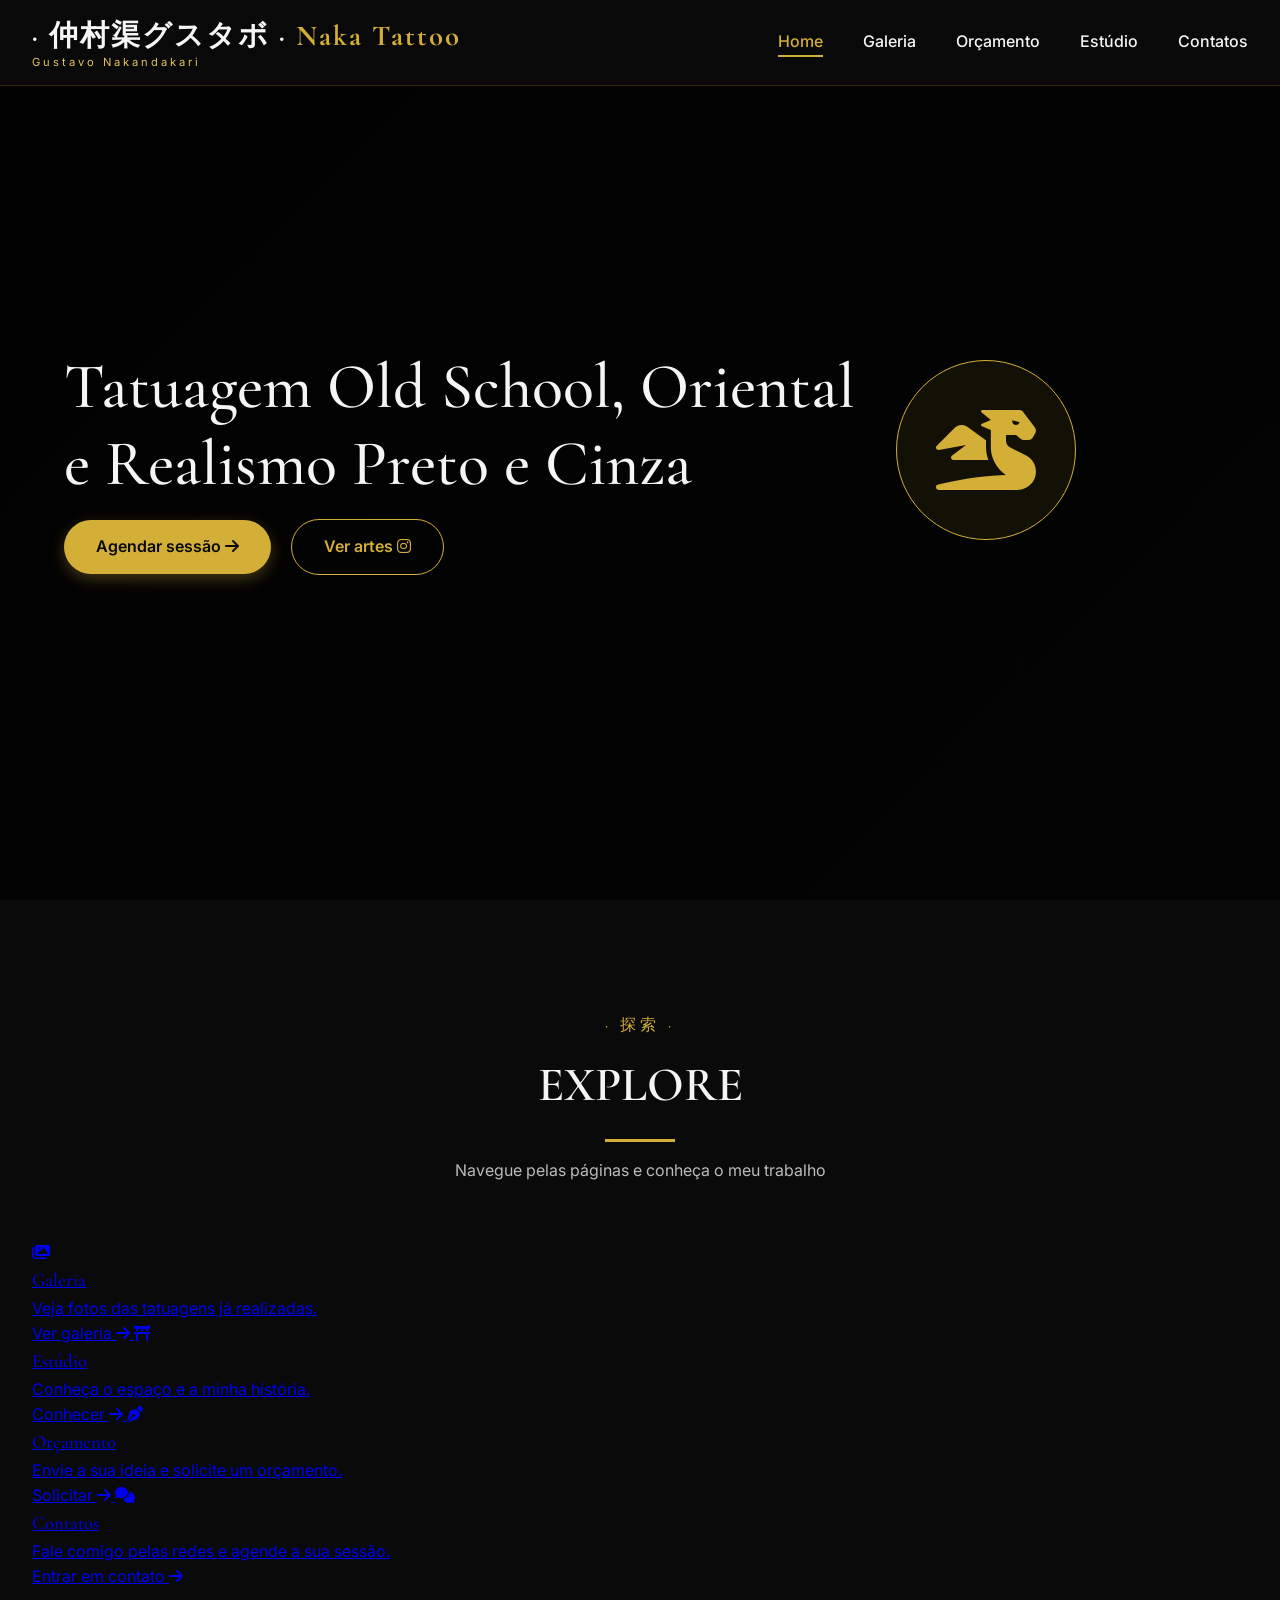
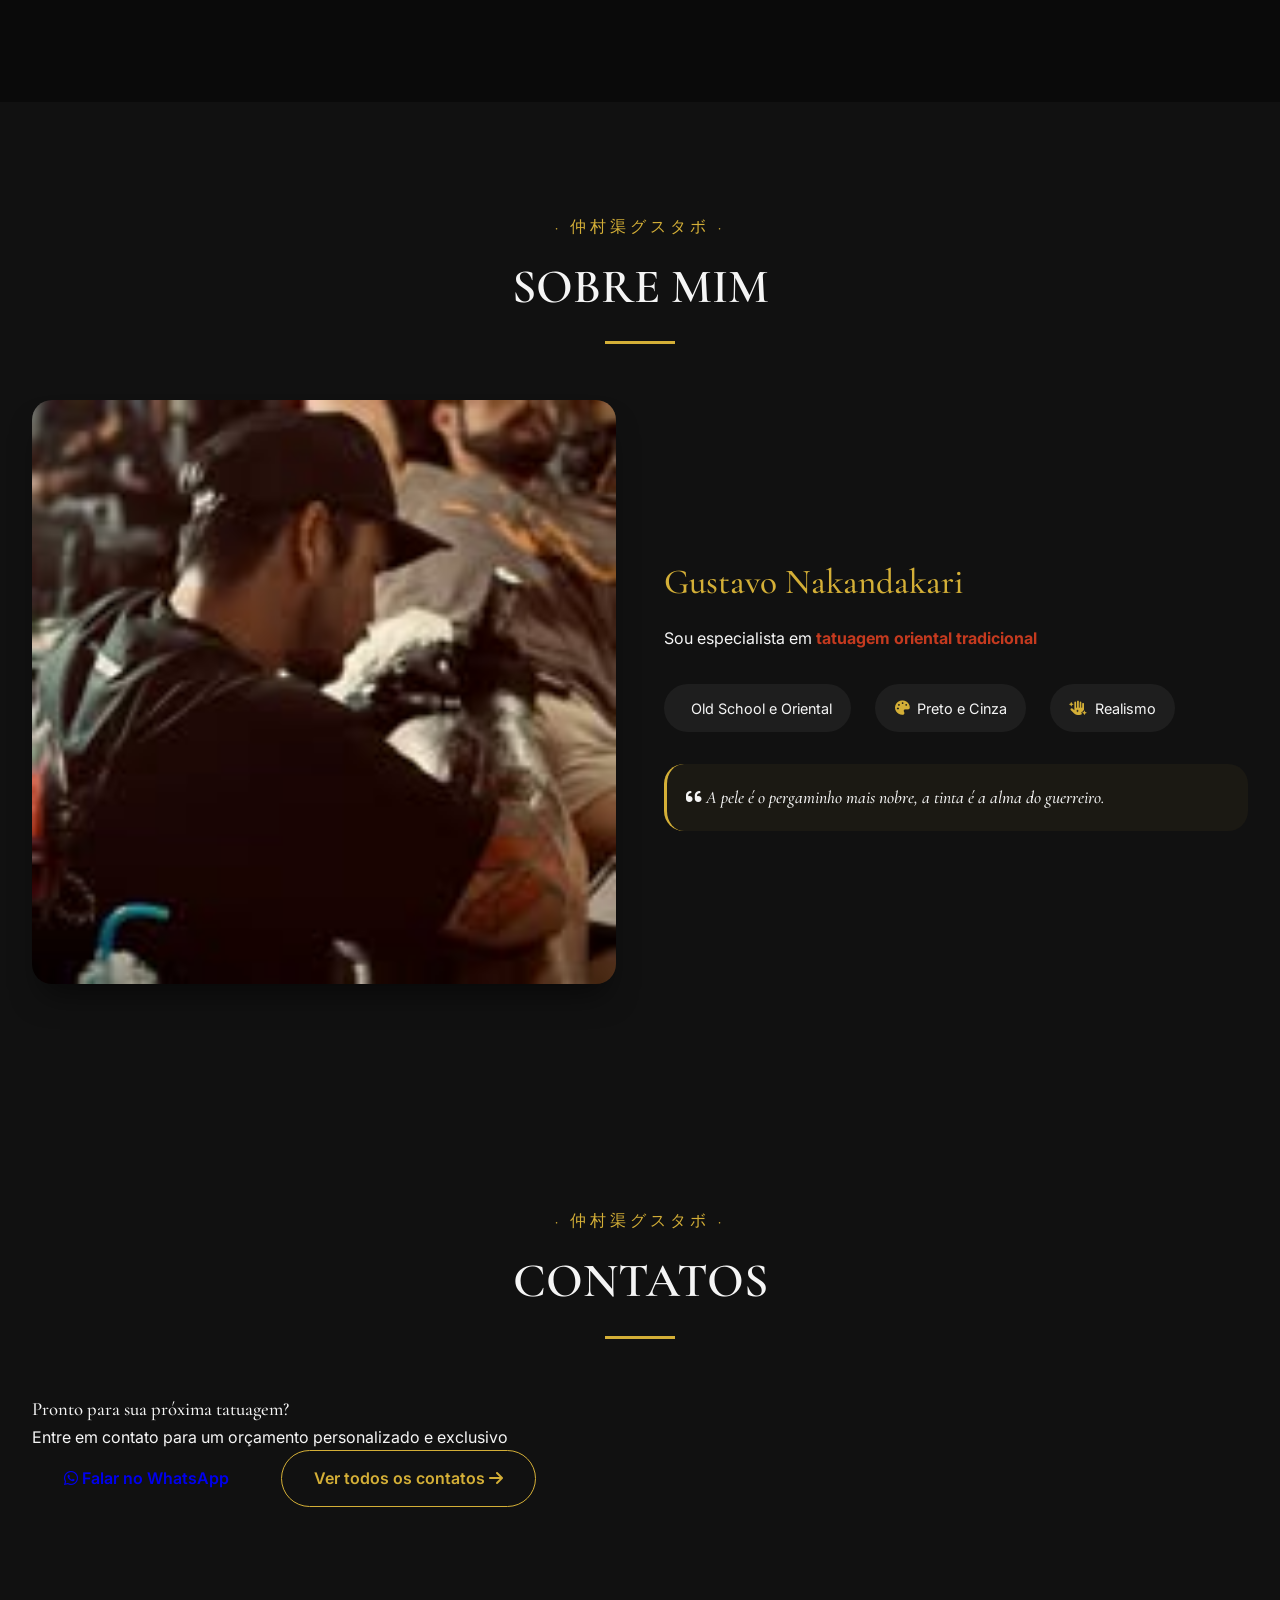
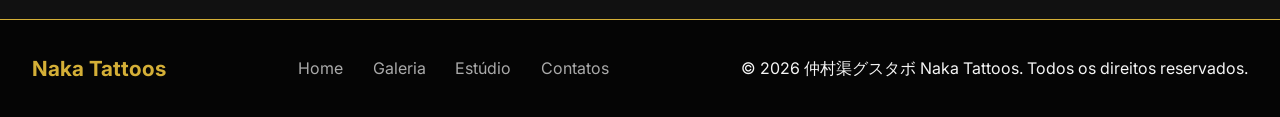
==== index.html @ c33b1deb "atualiza a página inicial Co-authored-by: Copilot <copilot@github.com>" ====
<!DOCTYPE html>
<html lang="pt-BR">
    <head>
        <meta charset="UTF-8">
        <meta name="viewport" content="width=device-width, initial-scale=1.0, viewport-fit=cover">
        <meta name="description" content="Estúdio de tatuagem oriental - Arte sobre pele com tradição e modernidade">
        <title>Naka Tattoo</title>
        <link href="https://fonts.googleapis.com/css2?family=Inter:opsz,wght@14..32,300;14..32,400;14..32,500;14..32,600;14..32,700&family=Cormorant+Garamond:ital,wght@0,400;0,500;1,400&display=swap" rel="stylesheet">
        <link rel="stylesheet" href="https://cdnjs.cloudflare.com/ajax/libs/font-awesome/6.0.0-beta3/css/all.min.css">
        <link rel="stylesheet" href="src/styles/global.css">
    </head>
    <body>

        <header class="cabecalho" id="cabecalho">
            <div class="container-cabecalho">
                <div class="logo">
                    <span class="logo-principal">· 仲村渠グスタボ ·
                        <span class="logo-texto">Naka Tattoo</span>
                    </span>
                    <span class="logo-detalhe">Gustavo Nakandakari</span>
                </div>

                <nav class="menu-navegacao">
                    <ul class="lista-menu">
                        <li><a href="index.html" class="link-menu ativo">Home</a></li>
                        <li><a href="src/pages/galeria.html" class="link-menu">Galeria</a></li>
                        <li><a href="src/pages/orcamento.html" class="link-menu">Orçamento</a></li>
                        <li><a href="src/pages/estudio.html" class="link-menu">Estúdio</a></li>
                        <li><a href="src/pages/contatos.html" class="link-menu">Contatos</a></li>
                    </ul>
                </nav>
                <div class="menu-hamburger" id="menuHamburger">
                    <i class="fas fa-bars"></i>
                </div>
            </div>
        </header>

        <main>
            <section id="home" class="secao secao-home">
                <div class="overlay-home"></div>
                <div class="conteudo-home">
                    <div class="home-texto">
                        <h1 class="home-titulo">Tatuagem Old School, Oriental e Realismo Preto e Cinza<br> <span class="titulo-destaque"></span></h1>
                        <div class="home-botoes">
                            <a href="src/pages/contatos.html" class="botao botao-primario">
                                Agendar sessão <i class="fas fa-arrow-right"></i>
                            </a>
                            <a href="src/pages/galeria.html" class="botao botao-secundario">
                                Ver artes <i class="fab fa-instagram"></i>
                            </a>
                        </div>
                    </div>
                    <div class="home-emblema">
                        <div class="circulo-dourado">
                            <i class="fas fa-dragon"></i>
                        </div>
                    </div>
                </div>
            </section>

            <!-- SEÇÃO EXPLORE / NAVEGAÇÃO -->
            <section id="explore" class="secao secao-explore">
                <div class="container-largura">
                    <div class="cabecalho-secao">
                        <span class="etiqueta-secao">· 探索 ·</span>
                        <h2 class="titulo-secao">Explore</h2>
                        <div class="linha-dourada"></div>
                        <p class="subtitulo-secao">Navegue pelas páginas e conheça o meu trabalho</p>
                    </div>

                    <div class="grade-navegacao">
                        <a href="src/pages/galeria.html" class="card-navegacao">
                            <i class="fas fa-images"></i>
                            <h3>Galeria</h3>
                            <p>Veja fotos das tatuagens já realizadas.</p>
                            <span class="card-navegacao-cta">Ver galeria <i class="fas fa-arrow-right"></i></span>
                        </a>

                        <a href="src/pages/estudio.html" class="card-navegacao">
                            <i class="fas fa-torii-gate"></i>
                            <h3>Estúdio</h3>
                            <p>Conheça o espaço e a minha história.</p>
                            <span class="card-navegacao-cta">Conhecer <i class="fas fa-arrow-right"></i></span>
                        </a>

                        <a href="src/pages/orcamento.html" class="card-navegacao">
                            <i class="fas fa-pen-nib"></i>
                            <h3>Orçamento</h3>
                            <p>Envie a sua ideia e solicite um orçamento.</p>
                            <span class="card-navegacao-cta">Solicitar <i class="fas fa-arrow-right"></i></span>
                        </a>

                        <a href="src/pages/contatos.html" class="card-navegacao">
                            <i class="fas fa-comments"></i>
                            <h3>Contatos</h3>
                            <p>Fale comigo pelas redes e agende a sua sessão.</p>
                            <span class="card-navegacao-cta">Entrar em contato <i class="fas fa-arrow-right"></i></span>
                        </a>
                    </div>
                </div>
            </section>

            <!-- SEÇÃO SOBRE MIM -->
            <section id="sobre" class="secao secao-sobre">
                <div class="container-largura">
                    <div class="cabecalho-secao">
                        <span class="etiqueta-secao">· 仲村渠グスタボ ·</span>
                        <h2 class="titulo-secao">Sobre mim</h2>
                        <div class="linha-dourada"></div>
                    </div>
                    <div class="grade-sobre">
                        <div class="sobre-imagem">
                            <div class="moldura-imagem">
                                <img 
                                    src="src/img/naka-tattos-img.jpg" 
                                    alt="Tatuador profissional" 
                                    loading="lazy"
                                />
                            </div>
                        </div>
                        <div class="sobre-conteudo">
                            <h3 class="sobre-nome">Gustavo Nakandakari</h3>
                            <p class="sobre-descricao">Sou especialista em <span class="destaque-vermelho">tatuagem oriental tradicional</span> </p>
                            <div class="caracteristicas">
                                <div class="caracteristica-item">
                                    <i class="fas fa-waveform"></i>
                                    <span>Old School e Oriental</span>
                                </div>

                                <div class="caracteristica-item">
                                    <i class="fas fa-palette"></i>
                                    <span>Preto e Cinza</span>
                                </div>

                                <div class="caracteristica-item">
                                    <i class="fas fa-hand-sparkles"></i>
                                    <span>Realismo</span>
                                </div>
                            </div>
                            <div class="citacao-sobre">
                                <i class="fas fa-quote-left"></i> A pele é o pergaminho mais nobre, a tinta é a alma do guerreiro.
                            </div>
                        </div>
                    </div>
                </div>
            </section>

            <!-- SEÇÃO CONTATOS -->
            <section id="contato" class="secao secao-contato">
                <div class="container-largura">
                    <div class="cabecalho-secao">
                        <span class="etiqueta-secao">· 仲村渠グスタボ ·</span>
                        <h2 class="titulo-secao">Contatos</h2>
                        <div class="linha-dourada"></div>
                    </div>
                    <div class="cta-contato">
                        <h3 class="cta-contato-titulo">Pronto para sua próxima tatuagem?</h3>
                        <p class="cta-contato-texto">Entre em contato para um orçamento personalizado e exclusivo</p>
                        <div class="cta-contato-botoes">
                            <a href="https://api.whatsapp.com/message/TLLHO6BXFIZGD1" target="_blank" rel="noopener" class="botao botao-whatsapp">
                                <i class="fab fa-whatsapp"></i> Falar no WhatsApp
                            </a>
                            <a href="src/pages/contatos.html" class="botao botao-secundario">
                                Ver todos os contatos <i class="fas fa-arrow-right"></i>
                            </a>
                        </div>
                    </div>
                </div>
            </section>
        </main>

        <footer class="rodape">
            <div class="container-rodape">
                <div class="rodape-conteudo">
                    <div class="rodape-logo">
                        <span>Naka Tattoos</span>
                    </div>
                    <div class="rodape-links">
                        <a href="index.html">Home</a>
                        <a href="src/pages/galeria.html">Galeria</a>
                        <a href="src/pages/estudio.html">Estúdio</a>
                        <a href="src/pages/contatos.html">Contatos</a>
                    </div>
                    <div class="rodape-copyright">
                        <p>© 2026 仲村渠グスタボ Naka Tattoos. Todos os direitos reservados.</p>
                    </div>
                </div>
            </div>
        </footer>

        <script src="src/js/script.js"></script>
    </body>
</html>
---- src/styles/global.css ----
/* --- RESET & VARIÁVEIS (PORTUGUÊS) --- */
* {
    margin: 0;
    padding: 0;
    box-sizing: border-box;
}

:root {
    --preto: #0a0a0a;
    --preto-suave: #111111;
    --vermelho: #c53a1f;
    --vermelho-escuro: #a52a12;
    --branco: #f5f5f5;
    --branco-fumaca: #ececec;
    --dourado: #d4af37;
    --dourado-suave: #e4c262;
    --cinza-escuro: #2a2a2a;
    --transicao-padrao: all 0.3s ease;
}

html {
    scroll-behavior: smooth;
}

body {
    font-family: 'Inter', sans-serif;
    background-color: var(--preto);
    color: var(--branco);
    line-height: 1.6;
    overflow-x: hidden;
}

/* --- TIPOGRAFIA ORIENTAL --- */
h1, h2, h3, h4, .logo-principal, .etiqueta-secao, .citacao-sobre {
    font-family: 'Cormorant Garamond', serif;
    font-weight: 500;
}

/* --- CABEÇALHO / NAVEGAÇÃO --- */
.cabecalho {
    position: fixed;
    top: 0;
    width: 100%;
    background: rgba(10, 10, 10, 0.92);
    backdrop-filter: blur(12px);
    z-index: 1000;
    padding: 0.8rem 2rem;
    border-bottom: 1px solid rgba(212, 175, 55, 0.2);
    transition: var(--transicao-padrao);
}

.container-cabecalho {
    max-width: 1400px;
    margin: 0 auto;
    display: flex;
    justify-content: space-between;
    align-items: center;
}

.logo {
    display: flex;
    flex-direction: column;
}

.logo-principal {
    font-size: 1.8rem;
    font-weight: 700;
    letter-spacing: 2px;
}

.logo-principal span {
    color: var(--dourado);
}

.logo-texto {
    color: var(--branco);
}

.logo-detalhe {
    font-size: 0.7rem;
    letter-spacing: 3px;
    color: var(--dourado-suave);
    margin-top: -5px;
}

.lista-menu {
    display: flex;
    gap: 2.5rem;
    list-style: none;
}

.link-menu {
    color: var(--branco);
    text-decoration: none;
    font-weight: 500;
    font-size: 1rem;
    transition: var(--transicao-padrao);
    position: relative;
}

.link-menu::after {
    content: '';
    position: absolute;
    bottom: -6px;
    left: 0;
    width: 0%;
    height: 2px;
    background: var(--dourado);
    transition: 0.3s;
}

.link-menu:hover::after,
.link-menu.ativo::after {
    width: 100%;
}

.link-menu:hover,
.link-menu.ativo {
    color: var(--dourado);
}

.menu-hamburger {
    display: none;
    font-size: 1.8rem;
    cursor: pointer;
    color: var(--dourado);
}

/* --- SEÇÕES GERAIS --- */
.secao {
    padding: 7rem 2rem;
}

.container-largura {
    max-width: 1300px;
    margin: 0 auto;
}

.cabecalho-secao {
    text-align: center;
    margin-bottom: 3.5rem;
}

.etiqueta-secao {
    font-size: 1rem;
    letter-spacing: 4px;
    color: var(--dourado);
    display: inline-block;
    margin-bottom: 0.5rem;
}

.titulo-secao {
    font-size: 3rem;
    font-weight: 600;
    text-transform: uppercase;
    margin-bottom: 0.8rem;
    color: var(--branco);
}

.linha-dourada {
    width: 70px;
    height: 3px;
    background: var(--dourado);
    margin: 1rem auto 0;
}

.subtitulo-secao {
    margin-top: 1rem;
    color: #bbbbbb;
    font-size: 1rem;
}

/* --- HOME --- */
.secao-home {
    min-height: 100vh;
    display: flex;
    align-items: center;
    position: relative;
    background: url('https://images.unsplash.com/photo-1614050134059-0d8c1d7bdfb6?q=80&w=2070&auto=format') center/cover no-repeat;
    background-attachment: fixed;
}

.overlay-home {
    position: absolute;
    top: 0;
    left: 0;
    width: 100%;
    height: 100%;
    background: linear-gradient(135deg, rgba(0,0,0,0.85) 0%, rgba(0,0,0,0.6) 100%);
    z-index: 1;
}

.conteudo-home {
    position: relative;
    z-index: 2;
    max-width: 1300px;
    margin: 0 auto;
    display: flex;
    justify-content: space-between;
    align-items: center;
    flex-wrap: wrap;
    gap: 2rem;
    padding: 0 2rem;
}

.home-texto {
    flex: 1;
}

.home-saudacao {
    font-size: 1rem;
    letter-spacing: 5px;
    color: var(--dourado);
    text-transform: uppercase;
    border-left: 3px solid var(--dourado);
    padding-left: 1rem;
}

.home-titulo {
    font-size: 4rem;
    margin: 1.5rem 0 1rem;
    line-height: 1.2;
}

.titulo-destaque {
    color: var(--dourado);
    border-bottom: 2px solid var(--vermelho);
}

.home-descricao {
    font-size: 1.1rem;
    max-width: 550px;
    margin: 1rem 0 2rem;
    color: #ddd;
}

.botao {
    display: inline-block;
    padding: 0.9rem 2rem;
    text-decoration: none;
    font-weight: 600;
    border-radius: 40px;
    transition: var(--transicao-padrao);
    margin-right: 1rem;
    border: none;
    cursor: pointer;
    font-size: 1rem;
}

.botao-primario {
    background: var(--dourado);
    color: var(--preto);
    box-shadow: 0 5px 15px rgba(212, 175, 55, 0.3);
}

.botao-primario:hover {
    background: var(--branco);
    transform: translateY(-3px);
}

.botao-secundario {
    background: transparent;
    border: 1.5px solid var(--dourado);
    color: var(--dourado);
}

.botao-secundario:hover {
    background: var(--dourado);
    color: var(--preto);
}

.home-emblema {
    flex: 0.4;
    text-align: center;
}

.circulo-dourado {
    width: 180px;
    height: 180px;
    background: rgba(212, 175, 55, 0.08);
    border: 1px solid var(--dourado);
    border-radius: 50%;
    display: flex;
    align-items: center;
    justify-content: center;
    font-size: 5rem;
    color: var(--dourado);
    backdrop-filter: blur(4px);
}

/* --- SOBRE MIM --- */
.secao-sobre {
    background: var(--preto-suave);
}

.grade-sobre {
    display: grid;
    grid-template-columns: 1fr 1fr;
    gap: 3rem;
    align-items: center;
}

.moldura-imagem {
    position: relative;
    border-radius: 20px;
    overflow: hidden;
    box-shadow: 0 20px 30px -10px rgba(0,0,0,0.5);
}

.moldura-imagem img {
    width: 100%;
    height: auto;
    display: block;
    transition: transform 0.5s;
}

.moldura-imagem:hover img {
    transform: scale(1.02);
}

.selo-tradicao {
    position: absolute;
    bottom: 20px;
    left: 20px;
    background: var(--preto);
    padding: 0.5rem 1rem;
    border-left: 4px solid var(--dourado);
    font-weight: bold;
    font-size: 0.85rem;
}

.sobre-nome {
    font-size: 2.2rem;
    color: var(--dourado);
    margin-bottom: 1rem;
}

.destaque-vermelho {
    color: var(--vermelho);
    font-weight: bold;
}

.caracteristicas {
    display: flex;
    gap: 1.5rem;
    margin: 2rem 0;
}

.caracteristica-item {
    background: #1e1e1e;
    padding: 0.8rem 1.2rem;
    border-radius: 50px;
    display: flex;
    align-items: center;
    gap: 0.5rem;
    font-size: 0.9rem;
}

.caracteristica-item i {
    color: var(--dourado);
}

.citacao-sobre {
    background: rgba(212, 175, 55, 0.05);
    padding: 1.2rem;
    border-radius: 20px;
    font-style: italic;
    font-size: 1.1rem;
    border-left: 3px solid var(--dourado);
}

/* --- MINHAS ARTES ---= */
.secao-artes {
    background: var(--preto);
}

.grade-instagram {
    display: grid;
    grid-template-columns: repeat(auto-fit, minmax(260px, 1fr));
    gap: 1.5rem;
    margin: 2rem 0 2rem;
}

.card-instagram {
    background: #161616;
    border-radius: 16px;
    overflow: hidden;
    transition: transform 0.3s, box-shadow 0.3s;
    border: 1px solid rgba(212, 175, 55, 0.2);
}

.card-instagram:hover {
    transform: translateY(-5px);
    box-shadow: 0 15px 25px -10px rgba(0,0,0,0.6);
    border-color: var(--dourado);
}

.card-instagram img {
    width: 100%;
    height: 260px;
    object-fit: cover;
    display: block;
}

/* Embed do Instagram dentro do card */
.card-instagram-embed {
    display: flex;
    align-items: stretch;
}

.card-instagram-embed iframe {
    width: 100%;
    min-height: 400px;
    border: none;
    border-radius: 16px;
}

.info-instagram {
    padding: 0.8rem;
    display: flex;
    justify-content: space-between;
    align-items: center;
}

.curtidas {
    font-size: 0.8rem;
    color: #bbb;
}

.curtidas i {
    color: var(--vermelho);
    margin-right: 5px;
}

.botao-instagram-wrapper {
    text-align: center;
    margin-top: 1rem;
}

.botao-instagram {
    display: inline-flex;
    align-items: center;
    gap: 10px;
    background: linear-gradient(45deg, #f58529, #dd2a7b, #8134af);
    padding: 0.8rem 2rem;
    border-radius: 40px;
    color: white;
    text-decoration: none;
    font-weight: bold;
    transition: var(--transicao-padrao);
}

.botao-instagram:hover {
    transform: scale(1.03);
    box-shadow: 0 5px 15px rgba(0,0,0,0.3);
}

/* --- CONTATOS --- */
.secao-contato {
    background: var(--preto-suave);
}

.grade-contato {
    display: grid;
    grid-template-columns: 1fr;
    gap: 3rem;
}

.info-contato {
    display: grid;
    grid-template-columns: 1fr 1fr;
    gap: 1.5rem;
    max-width: 900px;
    margin: 0 auto;
}

.card-info {
    display: block;
    background: #1a1a1a;
    padding: 1.5rem;
    border-radius: 20px;
    margin-bottom: 0;
    text-align: center;
    border: 1px solid #2c2c2c;
    color: inherit;
    text-decoration: none;
    transition: var(--transicao-padrao);
}

a.card-info:hover {
    transform: translateY(-3px);
    border-color: var(--dourado);
    box-shadow: 0 8px 20px -10px rgba(212, 175, 55, 0.4);
}

.card-info i {
    font-size: 2rem;
    color: var(--dourado);
    margin-bottom: 0.8rem;
}

.card-info h4 {
    font-size: 1.2rem;
    margin-bottom: 0.5rem;
}

.redes-sociais p {
    color: var(--dourado);
    font-weight: 500;
}

.formulario-contato {
    background: #141414;
    padding: 2rem;
    border-radius: 24px;
}

.formulario-contato h3 {
    font-size: 1.8rem;
    margin-bottom: 1.5rem;
    color: var(--dourado);
}

.campo-form input,
.campo-form textarea {
    width: 100%;
    padding: 1rem;
    background: #222;
    border: 1px solid #3a3a3a;
    border-radius: 12px;
    color: var(--branco);
    font-family: inherit;
    margin-bottom: 1rem;
    transition: var(--transicao-padrao);
}

.campo-form input:focus,
.campo-form textarea:focus {
    outline: none;
    border-color: var(--dourado);
    box-shadow: 0 0 0 2px rgba(212, 175, 55, 0.2);
}

.enviar-botao {
    width: 100%;
    justify-content: center;
    background: var(--dourado);
    color: var(--preto);
    font-weight: bold;
}

.feedback-mensagem {
    margin-top: 1rem;
    text-align: center;
    font-size: 0.9rem;
}

/* --- RODAPÉ --- */
.rodape {
    background: #050505;
    padding: 2rem;
    border-top: 1px solid var(--dourado);
}

.rodape-conteudo {
    display: flex;
    justify-content: space-between;
    align-items: center;
    flex-wrap: wrap;
    gap: 1rem;
}

.rodape-logo span {
    font-size: 1.3rem;
    font-weight: bold;
    color: var(--dourado);
}

.rodape-links a {
    color: #aaa;
    margin: 0 0.8rem;
    text-decoration: none;
    transition: 0.2s;
}

.rodape-links a:hover {
    color: var(--dourado);
}

/* --- RESPONSIVIDADE --- */
@media (max-width: 950px) {
    .grade-sobre, .grade-contato {
        grid-template-columns: 1fr;
    }

    .info-contato {
        grid-template-columns: 1fr;
    }

    .home-titulo {
        font-size: 2.8rem;
    }

    .lista-menu {
        display: none;
        flex-direction: column;
        background: rgba(0,0,0,0.97);
        position: absolute;
        top: 70px;
        left: 0;
        width: 100%;
        padding: 2rem;
        text-align: center;
        gap: 1.5rem;
        backdrop-filter: blur(12px);
    }

    .lista-menu.ativo-mobile {
        display: flex;
    }

    .menu-hamburger {
        display: block;
    }

    .secao-home {
        background-attachment: scroll;
    }

    .conteudo-home {
        flex-direction: column;
        text-align: center;
    }

    .home-saudacao {
        border-left: none;
    }
}

@media (max-width: 540px) {
    .rodape-conteudo {
        flex-direction: column;
        text-align: center;
    }

    .titulo-secao {
        font-size: 2.2rem;
    }
}
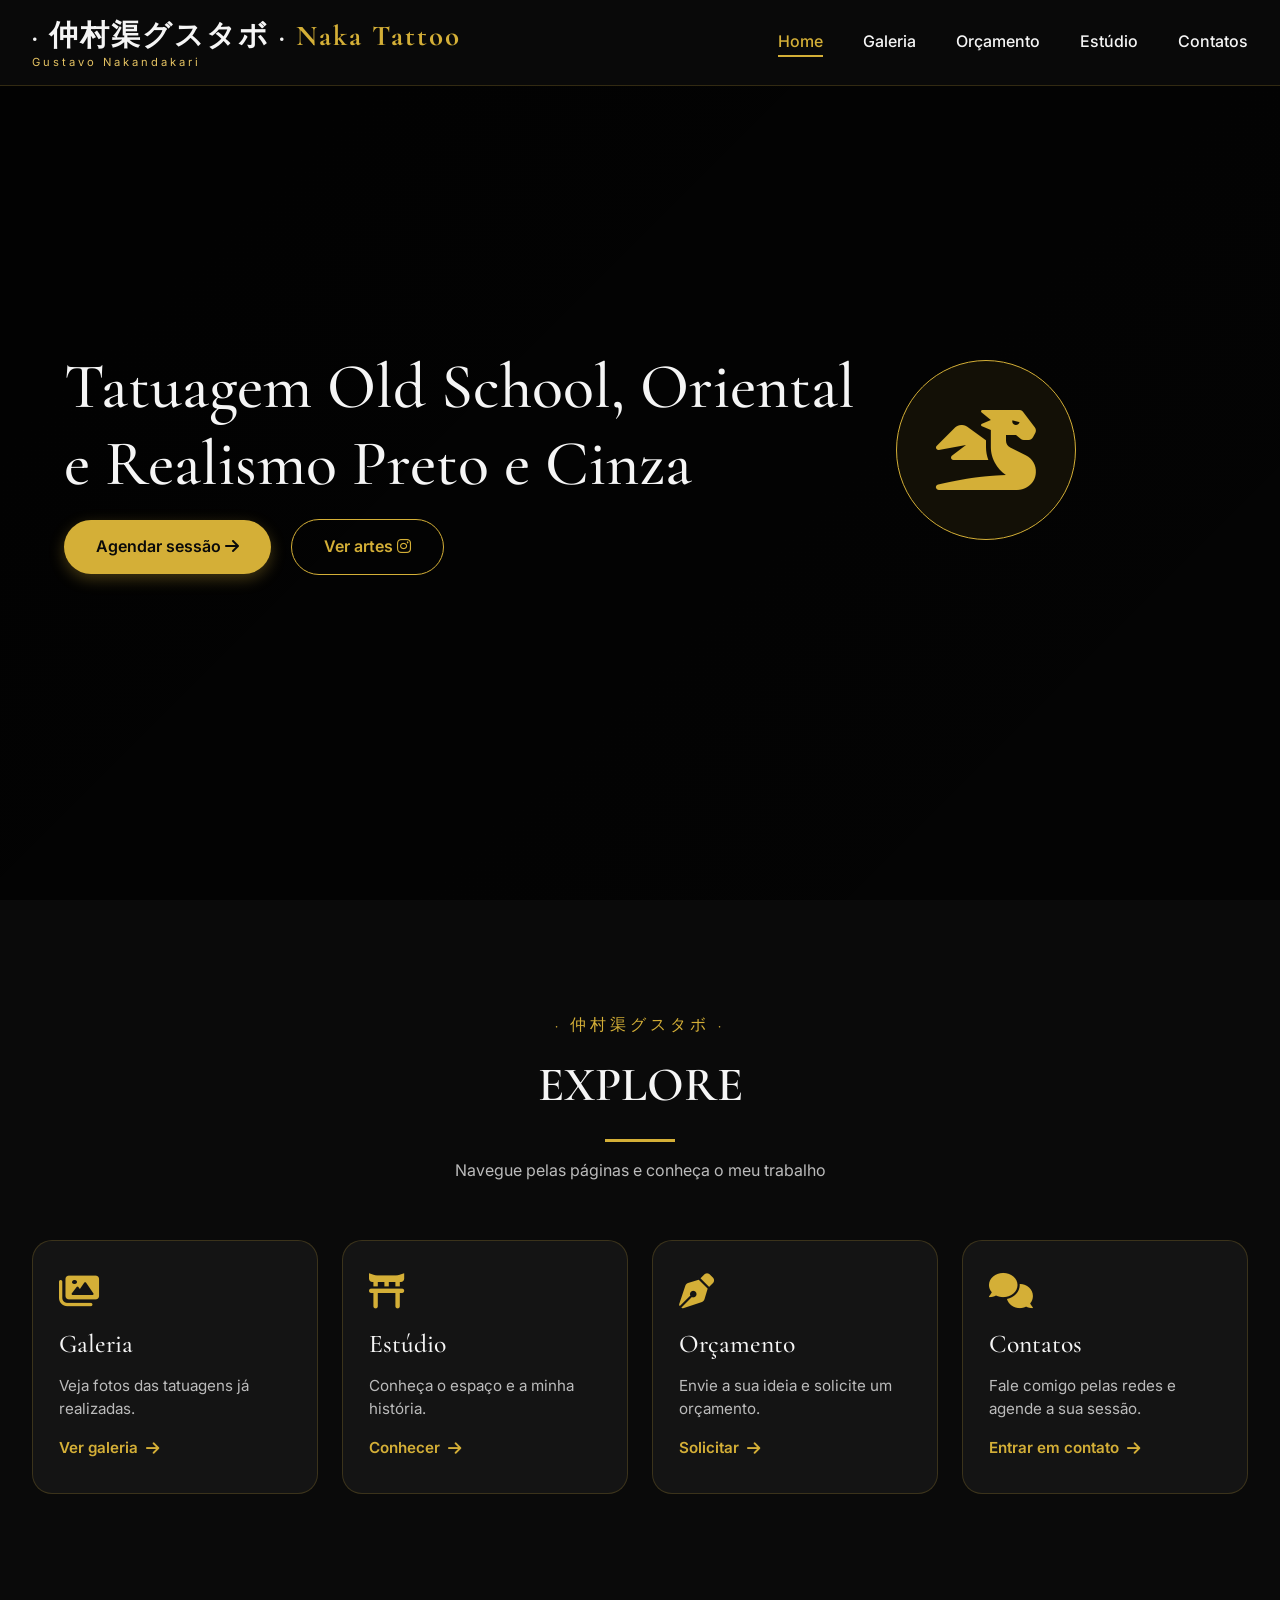
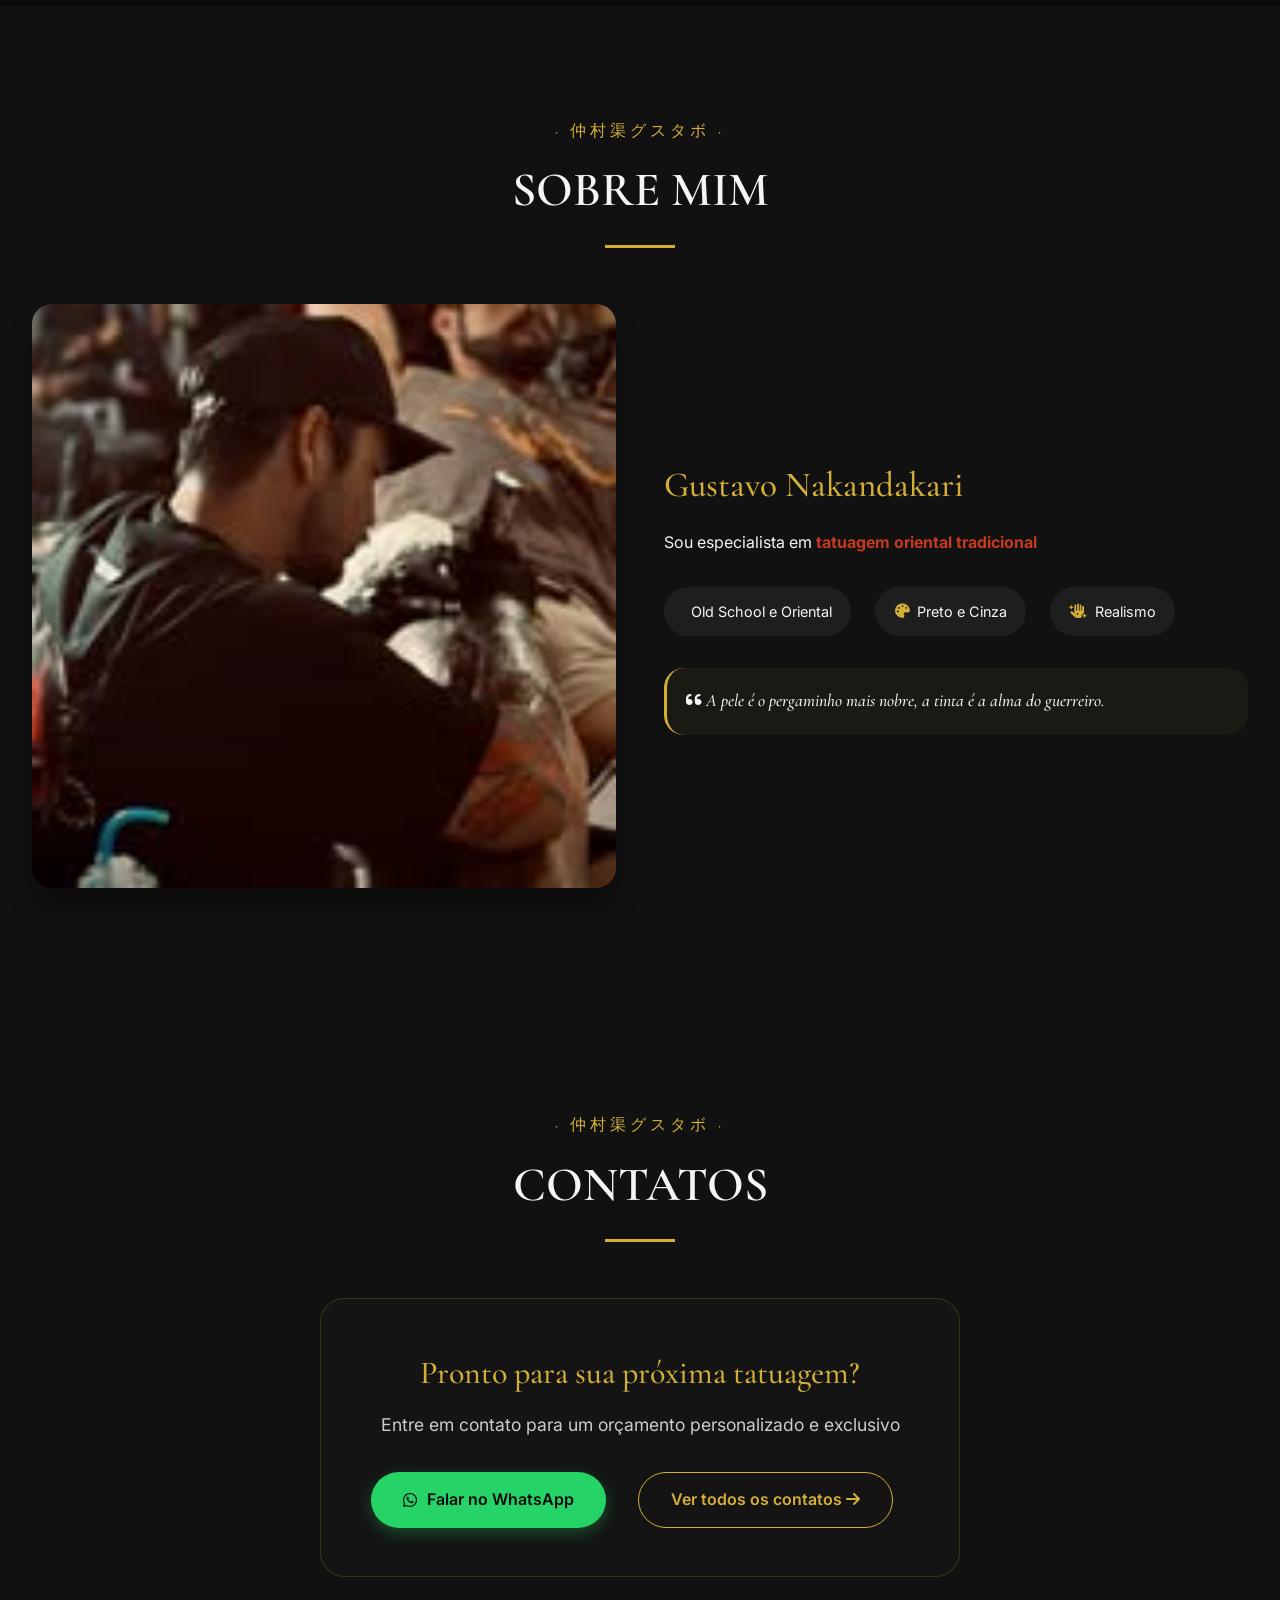
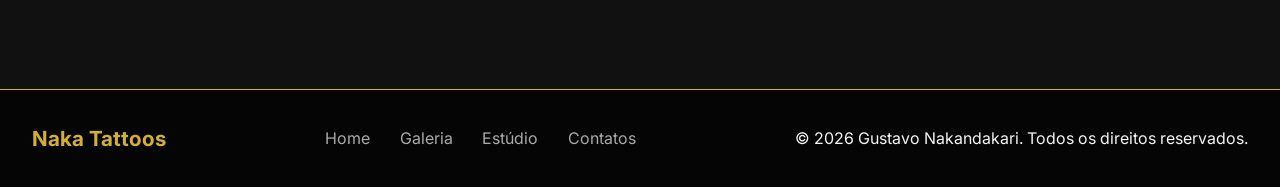
==== commit 8f368ab4: "atualiza o nome na licença" ====
--- a/index.html
+++ b/index.html
@@ -62,7 +62,7 @@
             <section id="explore" class="secao secao-explore">
                 <div class="container-largura">
                     <div class="cabecalho-secao">
-                        <span class="etiqueta-secao">· 探索 ·</span>
+                        <span class="etiqueta-secao">· 仲村渠グスタボ ·</span>
                         <h2 class="titulo-secao">Explore</h2>
                         <div class="linha-dourada"></div>
                         <p class="subtitulo-secao">Navegue pelas páginas e conheça o meu trabalho</p>
@@ -182,7 +182,7 @@
                         <a href="src/pages/contatos.html">Contatos</a>
                     </div>
                     <div class="rodape-copyright">
-                        <p>© 2026 仲村渠グスタボ Naka Tattoos. Todos os direitos reservados.</p>
+                        <p>© 2026 Gustavo Nakandakari. Todos os direitos reservados.</p>
                     </div>
                 </div>
             </div>
--- a/src/styles/global.css
+++ b/src/styles/global.css
@@ -60,6 +60,8 @@
 .logo {
     display: flex;
     flex-direction: column;
+    text-decoration: none;
+    color: inherit;
 }
 
 .logo-principal {
@@ -288,6 +290,90 @@
     backdrop-filter: blur(4px);
 }
 
+/* --- EXPLORE / CARDS DE NAVEGAÇÃO --- */
+.secao-explore {
+    background: var(--preto);
+}
+
+.grade-navegacao {
+    display: grid;
+    grid-template-columns: repeat(auto-fit, minmax(240px, 1fr));
+    gap: 1.5rem;
+    margin-top: 1rem;
+}
+
+.card-navegacao {
+    display: flex;
+    flex-direction: column;
+    align-items: flex-start;
+    gap: 0.6rem;
+    background: #141414;
+    border: 1px solid rgba(212, 175, 55, 0.2);
+    border-radius: 20px;
+    padding: 2rem 1.6rem;
+    text-decoration: none;
+    color: var(--branco);
+    position: relative;
+    overflow: hidden;
+    transition: var(--transicao-padrao);
+}
+
+.card-navegacao::before {
+    content: '';
+    position: absolute;
+    top: 0;
+    left: 0;
+    width: 4px;
+    height: 100%;
+    background: var(--dourado);
+    transform: scaleY(0);
+    transform-origin: top;
+    transition: transform 0.3s ease;
+}
+
+.card-navegacao:hover {
+    transform: translateY(-6px);
+    border-color: var(--dourado);
+    box-shadow: 0 15px 30px -12px rgba(212, 175, 55, 0.35);
+}
+
+.card-navegacao:hover::before {
+    transform: scaleY(1);
+}
+
+.card-navegacao > i {
+    font-size: 2.2rem;
+    color: var(--dourado);
+    margin-bottom: 0.4rem;
+}
+
+.card-navegacao h3 {
+    font-size: 1.6rem;
+    color: var(--branco);
+}
+
+.card-navegacao p {
+    color: #bbbbbb;
+    font-size: 0.95rem;
+    line-height: 1.5;
+    flex-grow: 1;
+}
+
+.card-navegacao-cta {
+    display: inline-flex;
+    align-items: center;
+    gap: 0.5rem;
+    color: var(--dourado);
+    font-weight: 600;
+    font-size: 0.95rem;
+    margin-top: 0.4rem;
+    transition: var(--transicao-padrao);
+}
+
+.card-navegacao:hover .card-navegacao-cta {
+    gap: 0.9rem;
+}
+
 /* --- SOBRE MIM --- */
 .secao-sobre {
     background: var(--preto-suave);
@@ -455,9 +541,251 @@
     box-shadow: 0 5px 15px rgba(0,0,0,0.3);
 }
 
+/* --- PÁGINA DO ESTÚDIO --- */
+.secao-estudio {
+    background: var(--preto);
+}
+
+.grade-estudio {
+    display: grid;
+    grid-template-columns: repeat(auto-fill, minmax(280px, 1fr));
+    gap: 1.5rem;
+    margin-top: 1rem;
+}
+
+.card-galeria {
+    background: #161616;
+    border-radius: 16px;
+    overflow: hidden;
+    border: 1px solid rgba(212, 175, 55, 0.2);
+    transition: transform 0.3s, box-shadow 0.3s;
+    cursor: pointer;
+}
+
+.card-galeria:hover {
+    transform: translateY(-5px);
+    box-shadow: 0 10px 25px rgba(0, 0, 0, 0.6);
+    border-color: var(--dourado);
+}
+
+.card-galeria img {
+    width: 100%;
+    height: 250px;
+    object-fit: cover;
+    display: block;
+}
+
+.card-galeria .legenda {
+    padding: 0.8rem;
+    font-size: 0.9rem;
+    color: #ccc;
+    text-align: center;
+}
+
+.card-galeria .legenda i {
+    color: var(--dourado);
+    margin-right: 5px;
+}
+
+/* --- AMBIENTE E HIGIENE --- */
+.secao-higiene {
+    background: var(--preto-suave);
+}
+
+.higiene-descricao {
+    max-width: 800px;
+    margin: 0 auto 3rem;
+    text-align: center;
+    color: #cccccc;
+    font-size: 1.1rem;
+    line-height: 1.7;
+}
+
+.grade-higiene {
+    display: grid;
+    grid-template-columns: repeat(auto-fit, minmax(220px, 1fr));
+    gap: 1.5rem;
+}
+
+.card-higiene {
+    background: #141414;
+    border: 1px solid rgba(212, 175, 55, 0.2);
+    border-radius: 20px;
+    padding: 2rem 1.5rem;
+    text-align: center;
+    transition: var(--transicao-padrao);
+}
+
+.card-higiene:hover {
+    transform: translateY(-5px);
+    border-color: var(--dourado);
+    box-shadow: 0 12px 25px -12px rgba(212, 175, 55, 0.35);
+}
+
+.card-higiene i {
+    font-size: 2.2rem;
+    color: var(--dourado);
+    margin-bottom: 1rem;
+}
+
+.card-higiene h3 {
+    font-size: 1.4rem;
+    color: var(--branco);
+    margin-bottom: 0.5rem;
+}
+
+.card-higiene p {
+    color: #bbbbbb;
+    font-size: 0.95rem;
+    line-height: 1.5;
+}
+
+/* --- CTA VISITA --- */
+.secao-visita {
+    background: var(--preto);
+}
+
+/* --- LIGHTBOX / VISUALIZADOR DE GALERIA --- */
+.lightbox {
+    display: none;
+    position: fixed;
+    inset: 0;
+    z-index: 2000;
+    background: rgba(0, 0, 0, 0.9);
+    backdrop-filter: blur(6px);
+    align-items: center;
+    justify-content: center;
+    padding: 2rem;
+}
+
+.lightbox.ativo {
+    display: flex;
+}
+
+.lightbox-conteudo {
+    max-width: 90vw;
+    max-height: 85vh;
+    display: flex;
+    flex-direction: column;
+    align-items: center;
+    gap: 1rem;
+}
+
+.lightbox-conteudo img {
+    max-width: 100%;
+    max-height: 75vh;
+    object-fit: contain;
+    border-radius: 12px;
+    border: 1px solid rgba(212, 175, 55, 0.4);
+    box-shadow: 0 20px 50px rgba(0, 0, 0, 0.7);
+}
+
+.lightbox-legenda {
+    color: var(--branco);
+    text-align: center;
+    font-size: 1rem;
+    max-width: 700px;
+}
+
+.lightbox-fechar {
+    position: absolute;
+    top: 1.5rem;
+    right: 1.5rem;
+    background: rgba(255, 255, 255, 0.08);
+    border: 1px solid rgba(212, 175, 55, 0.4);
+    color: var(--branco);
+    font-size: 1.4rem;
+    width: 48px;
+    height: 48px;
+    border-radius: 50%;
+    cursor: pointer;
+    display: flex;
+    align-items: center;
+    justify-content: center;
+    transition: var(--transicao-padrao);
+}
+
+.lightbox-fechar:hover {
+    background: var(--dourado);
+    color: var(--preto);
+}
+
+.lightbox-seta {
+    background: rgba(255, 255, 255, 0.08);
+    border: 1px solid rgba(212, 175, 55, 0.4);
+    color: var(--branco);
+    font-size: 1.5rem;
+    width: 56px;
+    height: 56px;
+    border-radius: 50%;
+    cursor: pointer;
+    display: flex;
+    align-items: center;
+    justify-content: center;
+    transition: var(--transicao-padrao);
+    flex-shrink: 0;
+}
+
+.lightbox-seta:hover {
+    background: var(--dourado);
+    color: var(--preto);
+}
+
+.lightbox-anterior {
+    margin-right: 1rem;
+}
+
+.lightbox-proximo {
+    margin-left: 1rem;
+}
+
 /* --- CONTATOS --- */
 .secao-contato {
     background: var(--preto-suave);
+}
+
+/* --- CTA DE CONTATO --- */
+.cta-contato {
+    text-align: center;
+    max-width: 640px;
+    margin: 0 auto;
+    background: #141414;
+    border: 1px solid rgba(212, 175, 55, 0.2);
+    border-radius: 24px;
+    padding: 3rem 2rem;
+}
+
+.cta-contato-titulo {
+    font-size: 2rem;
+    color: var(--dourado);
+    margin-bottom: 0.8rem;
+}
+
+.cta-contato-texto {
+    color: #cccccc;
+    font-size: 1.1rem;
+    margin-bottom: 2rem;
+}
+
+.cta-contato-botoes {
+    display: flex;
+    flex-wrap: wrap;
+    gap: 1rem;
+    justify-content: center;
+}
+
+.botao-whatsapp {
+    display: inline-flex;
+    align-items: center;
+    gap: 0.6rem;
+    background: #25d366;
+    color: #0a0a0a;
+    box-shadow: 0 5px 15px rgba(37, 211, 102, 0.3);
+}
+
+.botao-whatsapp:hover {
+    background: #1ebe57;
+    transform: translateY(-3px);
 }
 
 .grade-contato {
@@ -509,6 +837,94 @@
     font-weight: 500;
 }
 
+/* --- CONTATOS: LAYOUT COM MAPA --- */
+.contato-com-mapa {
+    display: grid;
+    grid-template-columns: 1fr 1.2fr;
+    gap: 2rem;
+    align-items: stretch;
+    margin-top: 2rem;
+}
+
+.info-contato-vertical {
+    display: flex;
+    flex-direction: column;
+    gap: 1rem;
+}
+
+.card-info-linha {
+    display: flex;
+    align-items: flex-start;
+    gap: 1rem;
+    text-align: left;
+    padding: 1.2rem 1.4rem;
+}
+
+.card-info-linha i {
+    font-size: 1.4rem;
+    color: var(--dourado);
+    margin-bottom: 0;
+    margin-top: 0.25rem;
+    flex-shrink: 0;
+    width: 28px;
+    text-align: center;
+}
+
+.card-info-texto {
+    display: flex;
+    flex-direction: column;
+    gap: 0.25rem;
+}
+
+.card-info-texto h4 {
+    font-size: 1.05rem;
+    margin-bottom: 0.2rem;
+    color: var(--branco);
+}
+
+.card-info-texto p {
+    color: #bfbfbf;
+    font-size: 0.95rem;
+    line-height: 1.4;
+    margin: 0;
+}
+
+.cta-whatsapp {
+    display: inline-flex;
+    align-items: center;
+    gap: 0.5rem;
+    background: #25d366;
+    color: #0a0a0a;
+    padding: 0.5rem 1rem;
+    border-radius: 30px;
+    font-weight: 700;
+    font-size: 0.85rem;
+    text-transform: uppercase;
+    letter-spacing: 0.5px;
+    margin-top: 0.6rem;
+    width: fit-content;
+    transition: var(--transicao-padrao);
+}
+
+a.card-info-linha:hover .cta-whatsapp {
+    background: #1ebe57;
+    transform: translateY(-1px);
+}
+
+.mapa-contato {
+    border-radius: 20px;
+    overflow: hidden;
+    border: 1px solid #2c2c2c;
+    min-height: 500px;
+}
+
+.mapa-contato iframe {
+    display: block;
+    width: 100%;
+    height: 100%;
+    min-height: 500px;
+}
+
 .formulario-contato {
     background: #141414;
     padding: 2rem;
@@ -595,6 +1011,32 @@
 
     .info-contato {
         grid-template-columns: 1fr;
+    }
+
+    .contato-com-mapa {
+        grid-template-columns: 1fr;
+    }
+
+    .mapa-contato {
+        min-height: 350px;
+    }
+
+    .lightbox-seta {
+        width: 44px;
+        height: 44px;
+        font-size: 1.2rem;
+    }
+
+    .lightbox-anterior {
+        margin-right: 0.4rem;
+    }
+
+    .lightbox-proximo {
+        margin-left: 0.4rem;
+    }
+
+    .mapa-contato iframe {
+        min-height: 350px;
     }
 
     .home-titulo {
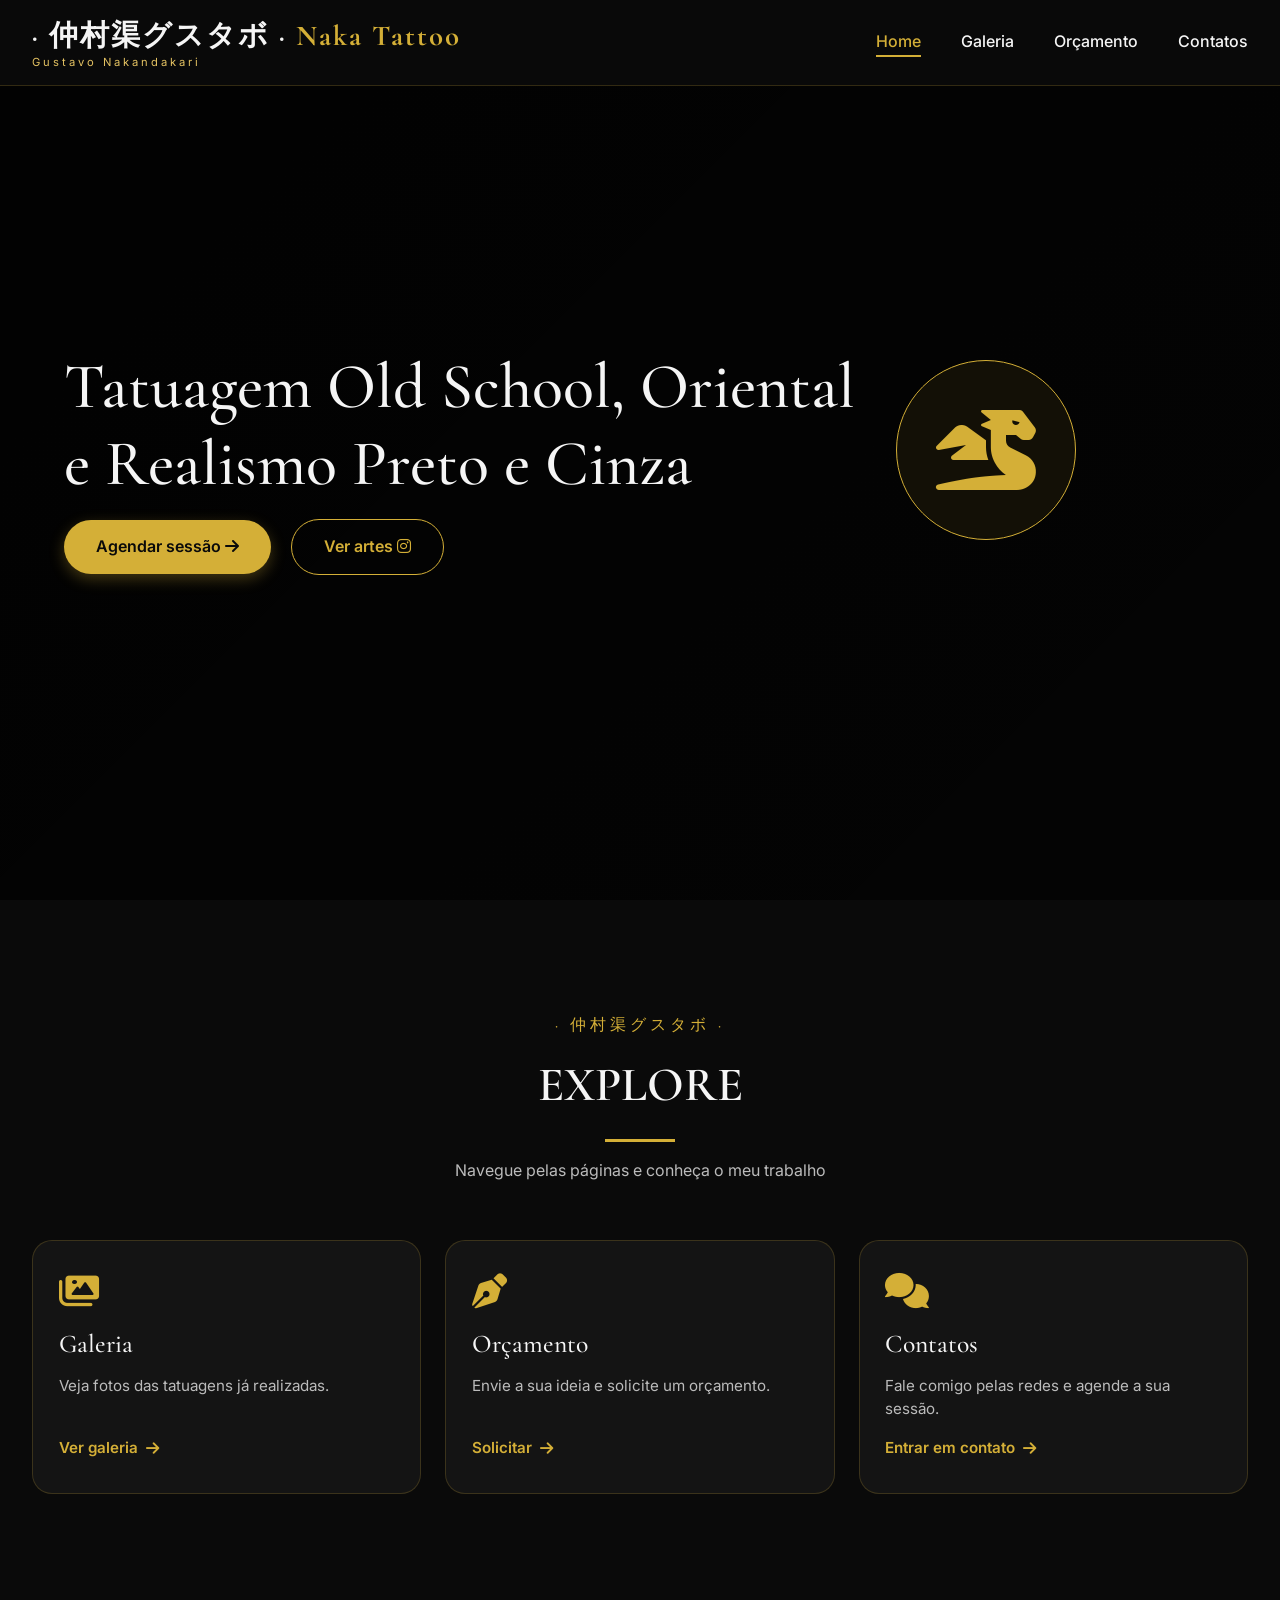
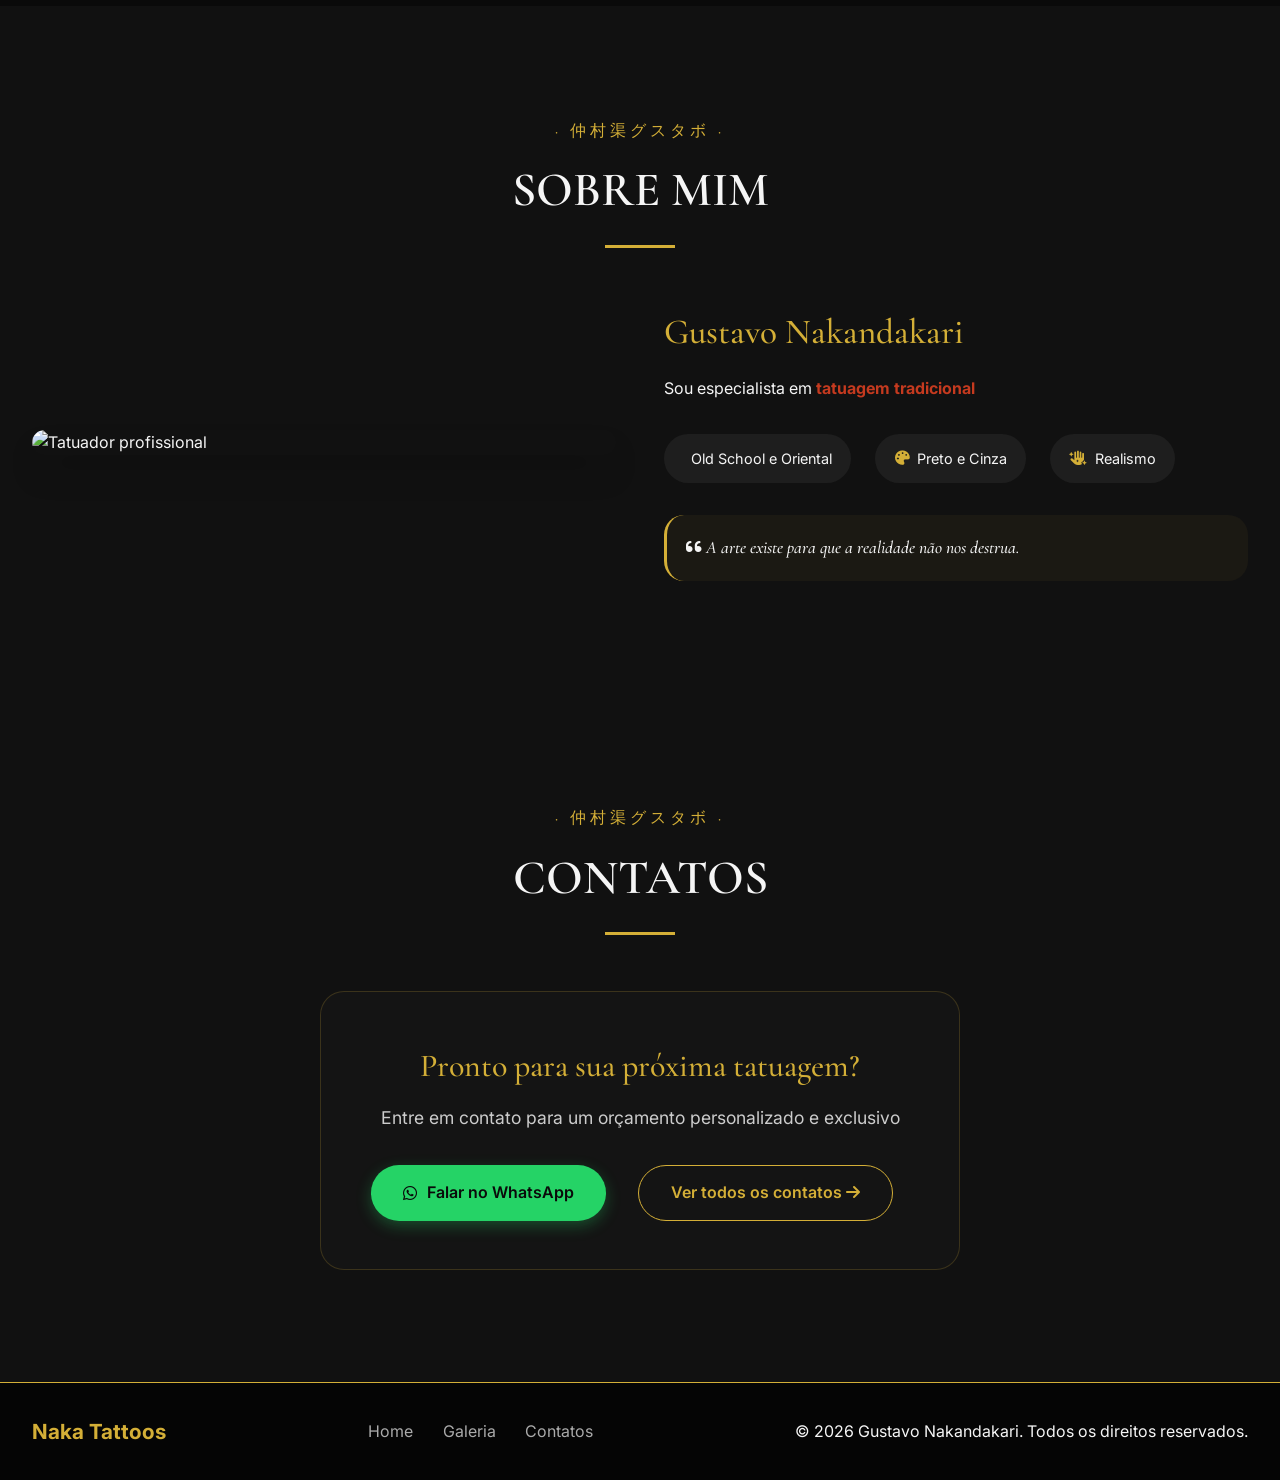
==== commit e803a4e7: "apaga a tela do estudio" ====
--- a/index.html
+++ b/index.html
@@ -25,7 +25,6 @@
                         <li><a href="index.html" class="link-menu ativo">Home</a></li>
                         <li><a href="src/pages/galeria.html" class="link-menu">Galeria</a></li>
                         <li><a href="src/pages/orcamento.html" class="link-menu">Orçamento</a></li>
-                        <li><a href="src/pages/estudio.html" class="link-menu">Estúdio</a></li>
                         <li><a href="src/pages/contatos.html" class="link-menu">Contatos</a></li>
                     </ul>
                 </nav>
@@ -76,13 +75,6 @@
                             <span class="card-navegacao-cta">Ver galeria <i class="fas fa-arrow-right"></i></span>
                         </a>
 
-                        <a href="src/pages/estudio.html" class="card-navegacao">
-                            <i class="fas fa-torii-gate"></i>
-                            <h3>Estúdio</h3>
-                            <p>Conheça o espaço e a minha história.</p>
-                            <span class="card-navegacao-cta">Conhecer <i class="fas fa-arrow-right"></i></span>
-                        </a>
-
                         <a href="src/pages/orcamento.html" class="card-navegacao">
                             <i class="fas fa-pen-nib"></i>
                             <h3>Orçamento</h3>
@@ -112,7 +104,7 @@
                         <div class="sobre-imagem">
                             <div class="moldura-imagem">
                                 <img 
-                                    src="src/img/naka-tattos-img.jpg" 
+                                    src="src/img/naka-tattos-img.jpeg" 
                                     alt="Tatuador profissional" 
                                     loading="lazy"
                                 />
@@ -120,7 +112,7 @@
                         </div>
                         <div class="sobre-conteudo">
                             <h3 class="sobre-nome">Gustavo Nakandakari</h3>
-                            <p class="sobre-descricao">Sou especialista em <span class="destaque-vermelho">tatuagem oriental tradicional</span> </p>
+                            <p class="sobre-descricao">Sou especialista em <span class="destaque-vermelho">tatuagem tradicional</span> </p>
                             <div class="caracteristicas">
                                 <div class="caracteristica-item">
                                     <i class="fas fa-waveform"></i>
@@ -138,7 +130,7 @@
                                 </div>
                             </div>
                             <div class="citacao-sobre">
-                                <i class="fas fa-quote-left"></i> A pele é o pergaminho mais nobre, a tinta é a alma do guerreiro.
+                                <i class="fas fa-quote-left"></i> A arte existe para que a realidade não nos destrua.
                             </div>
                         </div>
                     </div>
@@ -178,7 +170,6 @@
                     <div class="rodape-links">
                         <a href="index.html">Home</a>
                         <a href="src/pages/galeria.html">Galeria</a>
-                        <a href="src/pages/estudio.html">Estúdio</a>
                         <a href="src/pages/contatos.html">Contatos</a>
                     </div>
                     <div class="rodape-copyright">
--- a/src/styles/global.css
+++ b/src/styles/global.css
@@ -971,6 +971,128 @@
     font-size: 0.9rem;
 }
 
+/* --- SELECT CUSTOMIZADO --- */
+.select-custom {
+    position: relative;
+    width: 100%;
+}
+
+.select-nativo-oculto {
+    position: absolute;
+    opacity: 0;
+    width: 0;
+    height: 0;
+    pointer-events: none;
+}
+
+.select-custom-trigger {
+    display: flex;
+    align-items: center;
+    justify-content: space-between;
+    gap: 0.5rem;
+    width: 100%;
+    padding: 0.8rem 1rem;
+    background: #222;
+    border: 1px solid #3a3a3a;
+    border-radius: 12px;
+    color: var(--branco);
+    font-family: inherit;
+    font-size: 1rem;
+    cursor: pointer;
+    text-align: left;
+    transition: var(--transicao-padrao);
+}
+
+.select-custom-trigger:hover {
+    border-color: rgba(212, 175, 55, 0.5);
+}
+
+.select-custom.aberto .select-custom-trigger {
+    border-color: var(--dourado);
+    box-shadow: 0 0 0 2px rgba(212, 175, 55, 0.2);
+}
+
+.select-custom-texto {
+    flex: 1;
+    overflow: hidden;
+    text-overflow: ellipsis;
+    white-space: nowrap;
+}
+
+.select-custom-texto.placeholder-texto {
+    color: #888;
+}
+
+.select-custom-icone {
+    color: var(--dourado);
+    font-size: 0.85rem;
+    transition: transform 0.3s ease;
+}
+
+.select-custom.aberto .select-custom-icone {
+    transform: rotate(180deg);
+}
+
+.select-custom-opcoes {
+    position: absolute;
+    top: calc(100% + 6px);
+    left: 0;
+    width: 100%;
+    max-height: 260px;
+    overflow-y: auto;
+    list-style: none;
+    margin: 0;
+    padding: 0.4rem;
+    background: #1a1a1a;
+    border: 1px solid rgba(212, 175, 55, 0.4);
+    border-radius: 12px;
+    box-shadow: 0 15px 30px -10px rgba(0, 0, 0, 0.7);
+    z-index: 100;
+    opacity: 0;
+    visibility: hidden;
+    transform: translateY(-8px);
+    transition: opacity 0.2s ease, transform 0.2s ease, visibility 0.2s;
+}
+
+.select-custom.aberto .select-custom-opcoes {
+    opacity: 1;
+    visibility: visible;
+    transform: translateY(0);
+}
+
+.select-custom-opcao {
+    padding: 0.7rem 0.9rem;
+    border-radius: 8px;
+    color: var(--branco);
+    font-size: 0.95rem;
+    cursor: pointer;
+    transition: background 0.2s ease, color 0.2s ease;
+}
+
+.select-custom-opcao:hover {
+    background: rgba(212, 175, 55, 0.12);
+    color: var(--dourado);
+}
+
+.select-custom-opcao.selecionada {
+    background: rgba(212, 175, 55, 0.18);
+    color: var(--dourado);
+    font-weight: 600;
+}
+
+.select-custom-opcao.placeholder {
+    color: #888;
+}
+
+.select-custom-opcoes::-webkit-scrollbar {
+    width: 8px;
+}
+
+.select-custom-opcoes::-webkit-scrollbar-thumb {
+    background: rgba(212, 175, 55, 0.4);
+    border-radius: 8px;
+}
+
 /* --- RODAPÉ --- */
 .rodape {
     background: #050505;
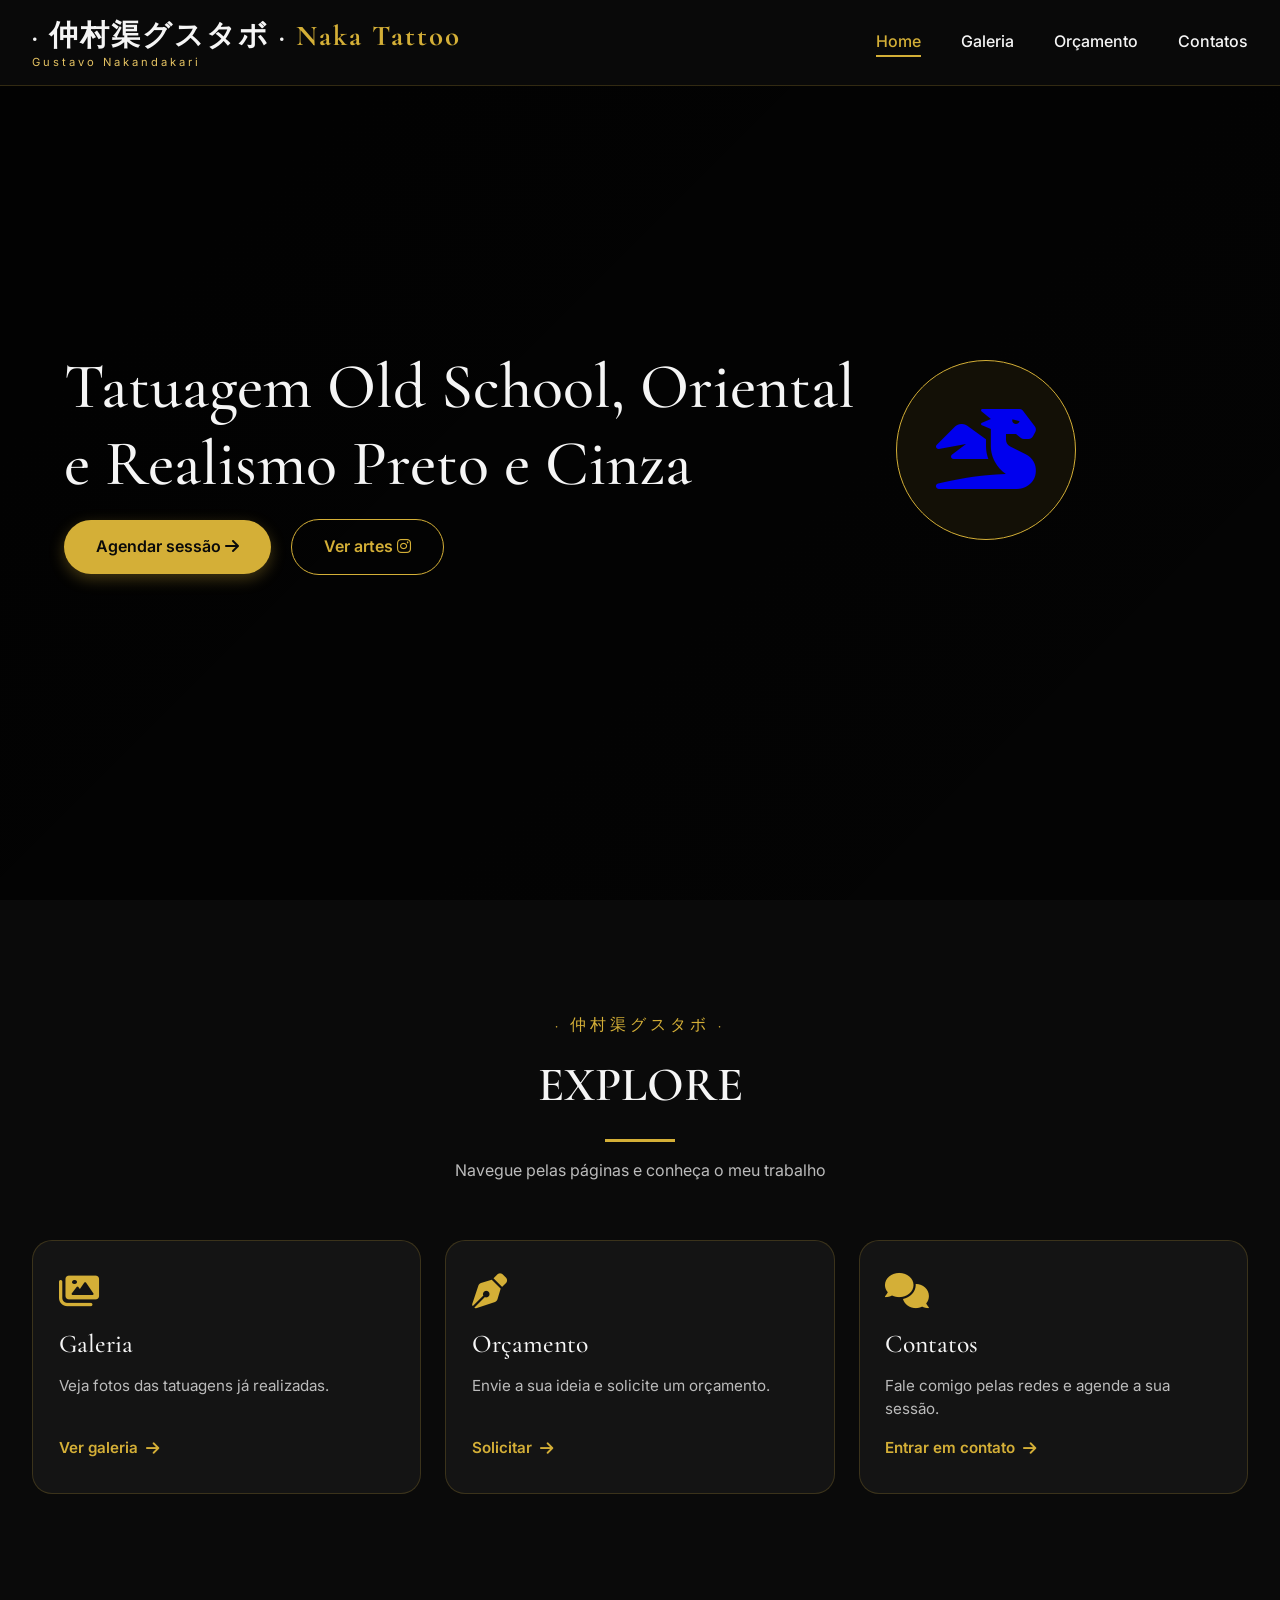
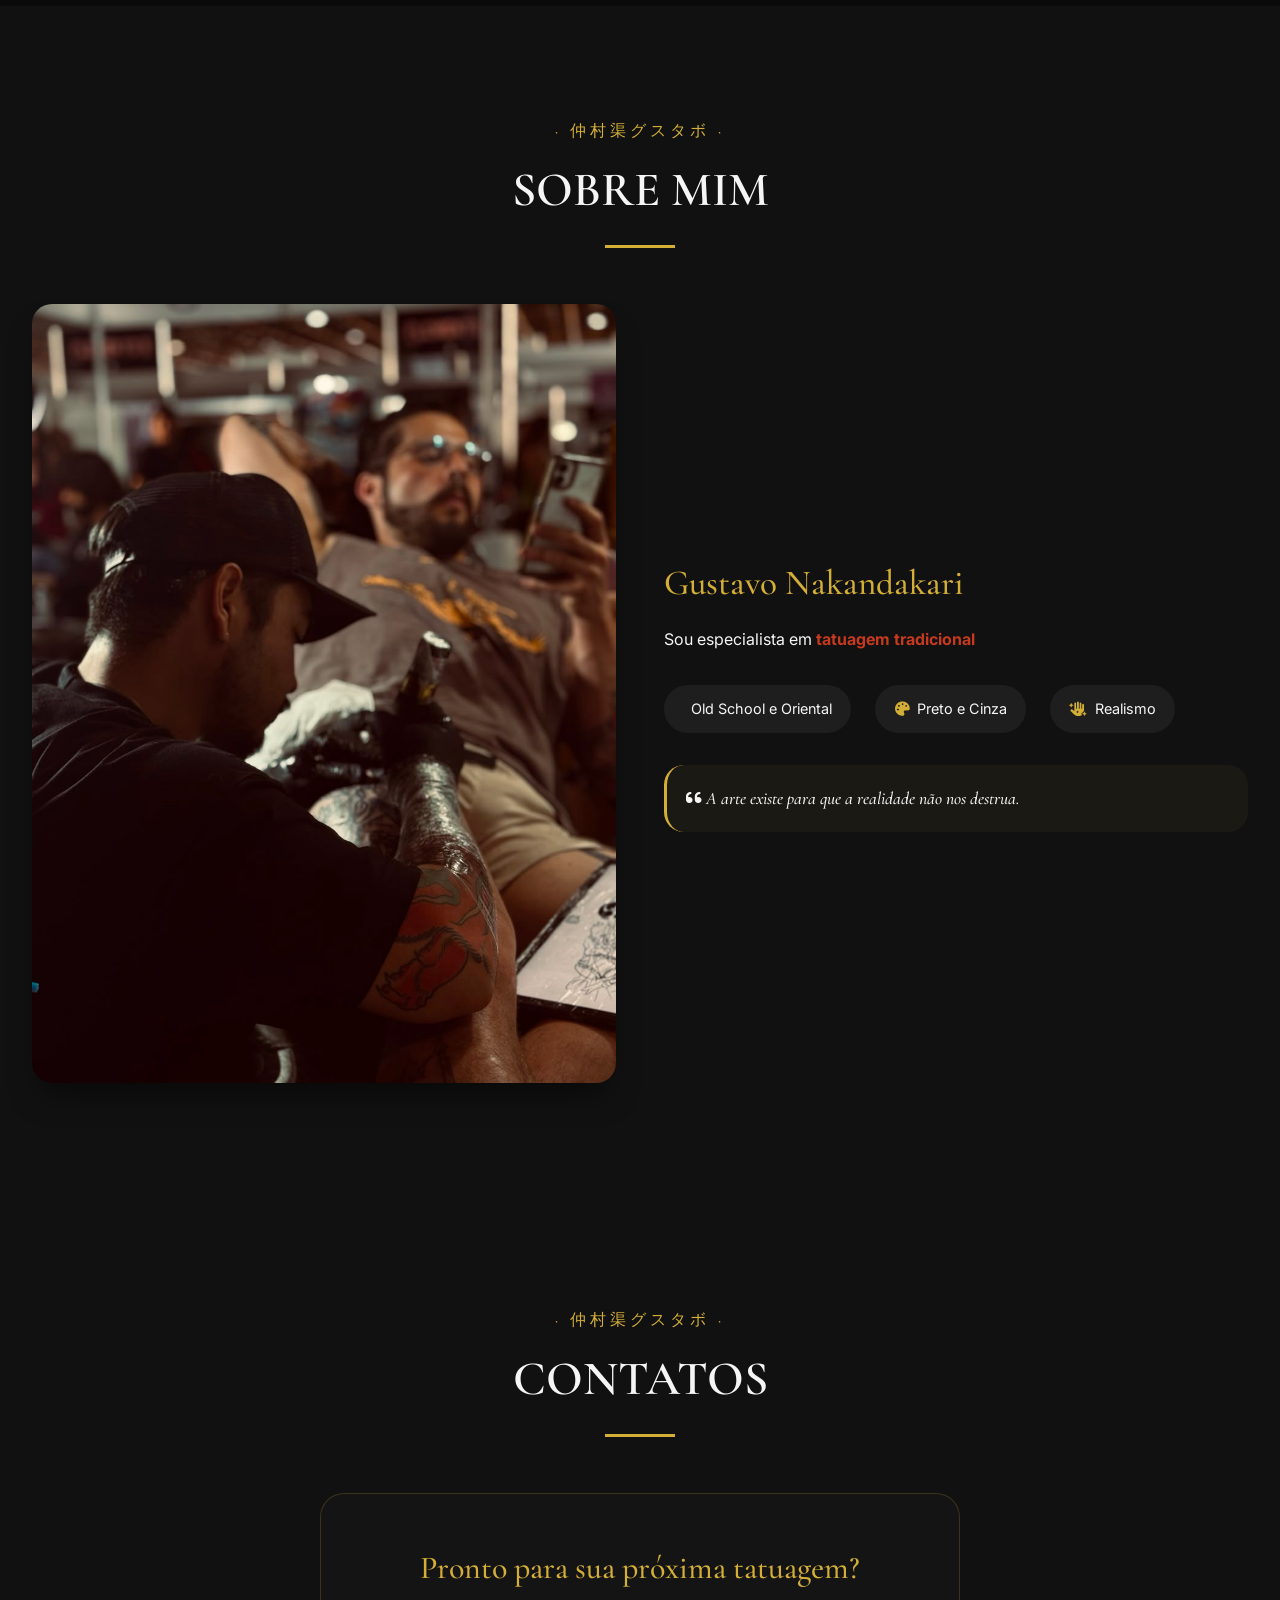
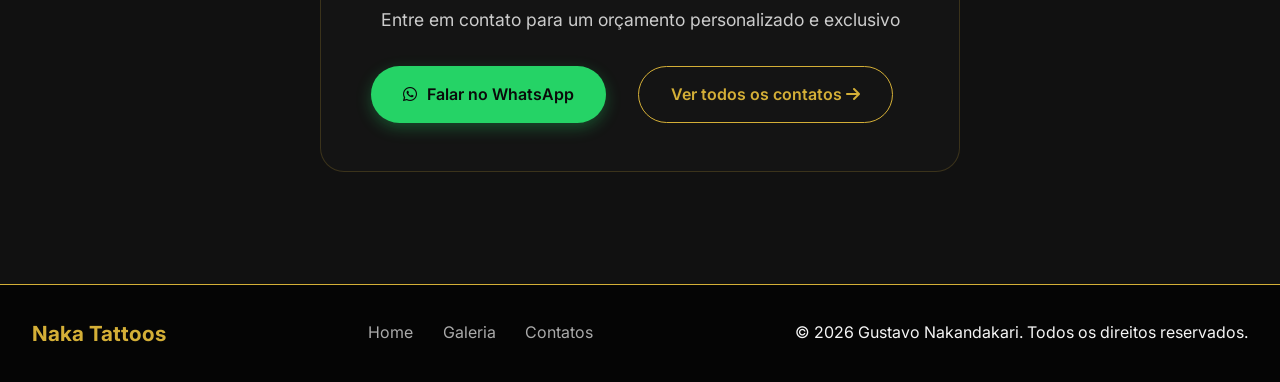
==== commit 1eb61b7f: "adiciona a logo marca" ====
--- a/index.html
+++ b/index.html
@@ -51,7 +51,9 @@
                     </div>
                     <div class="home-emblema">
                         <div class="circulo-dourado">
-                            <i class="fas fa-dragon"></i>
+                            <a href="src/img/naka-marca.jpeg">
+                                <i class="fas fa-dragon"></i>
+                            </a>
                         </div>
                     </div>
                 </div>
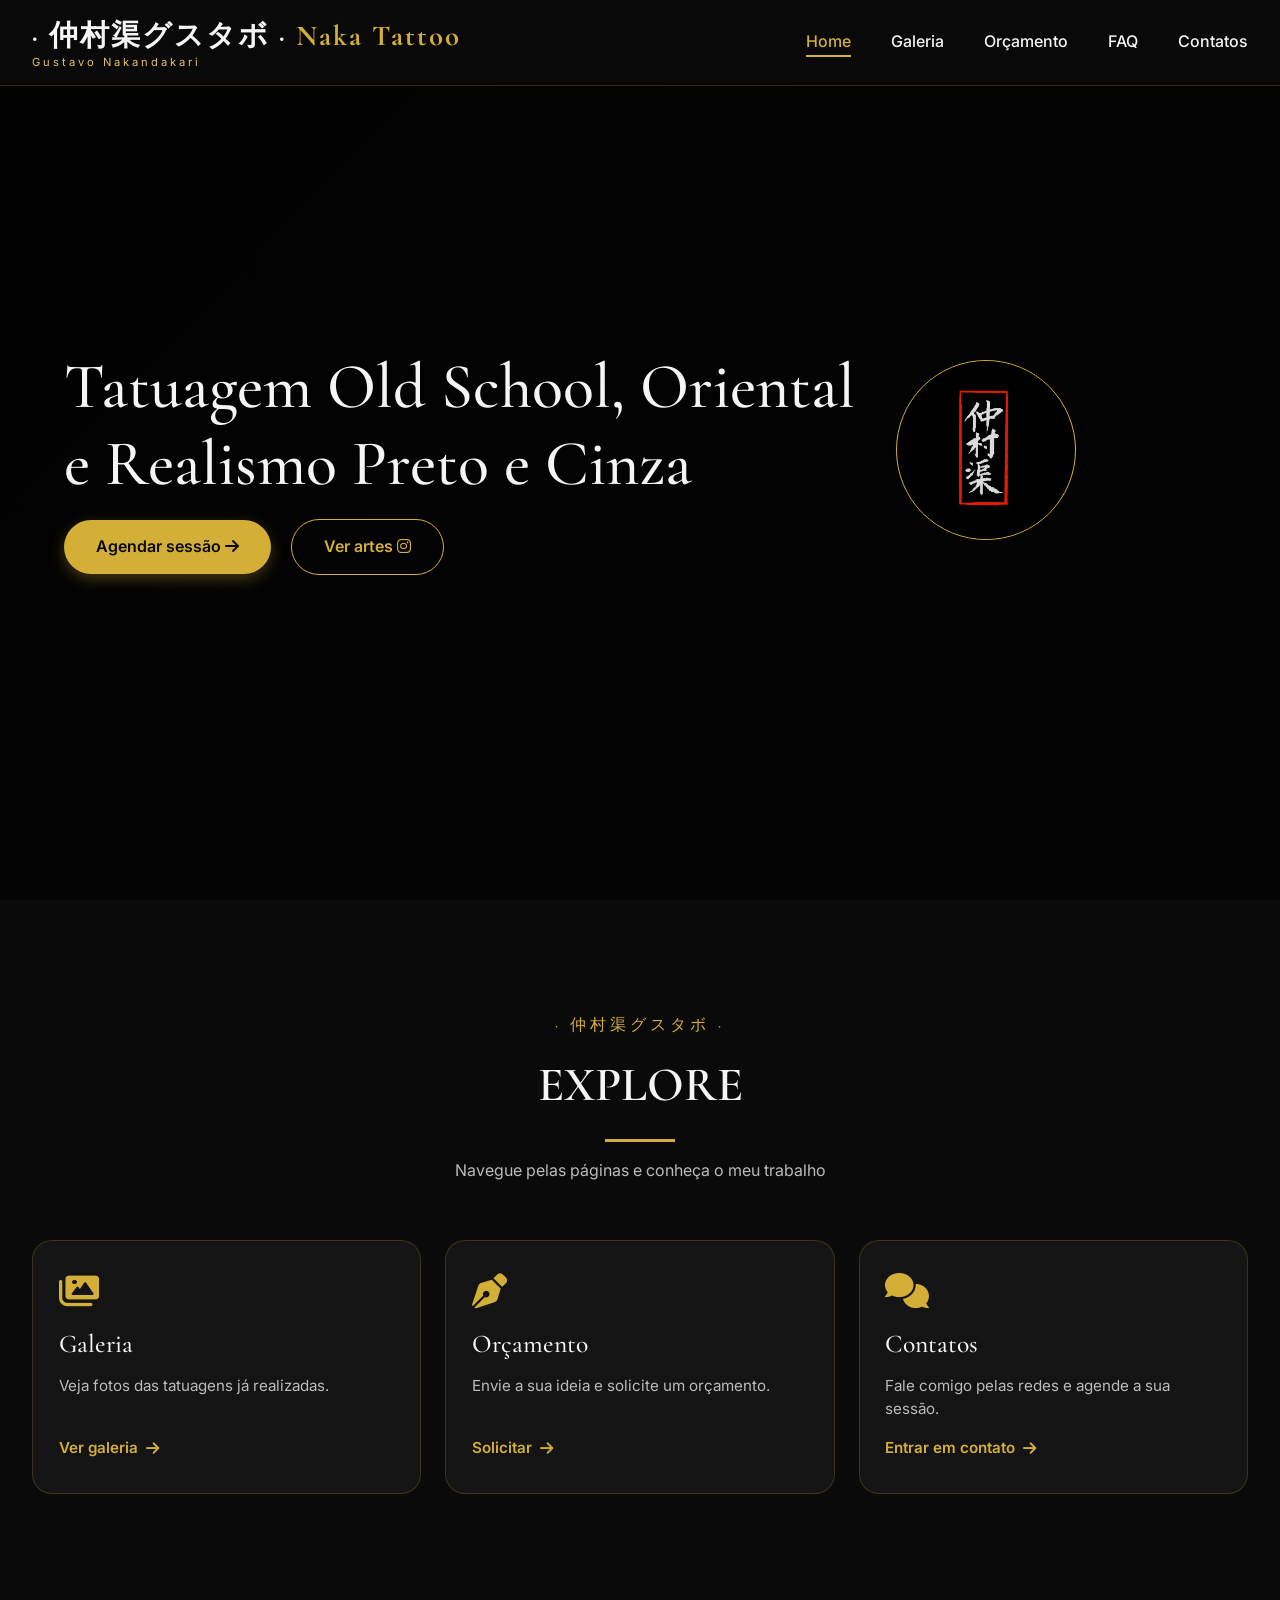
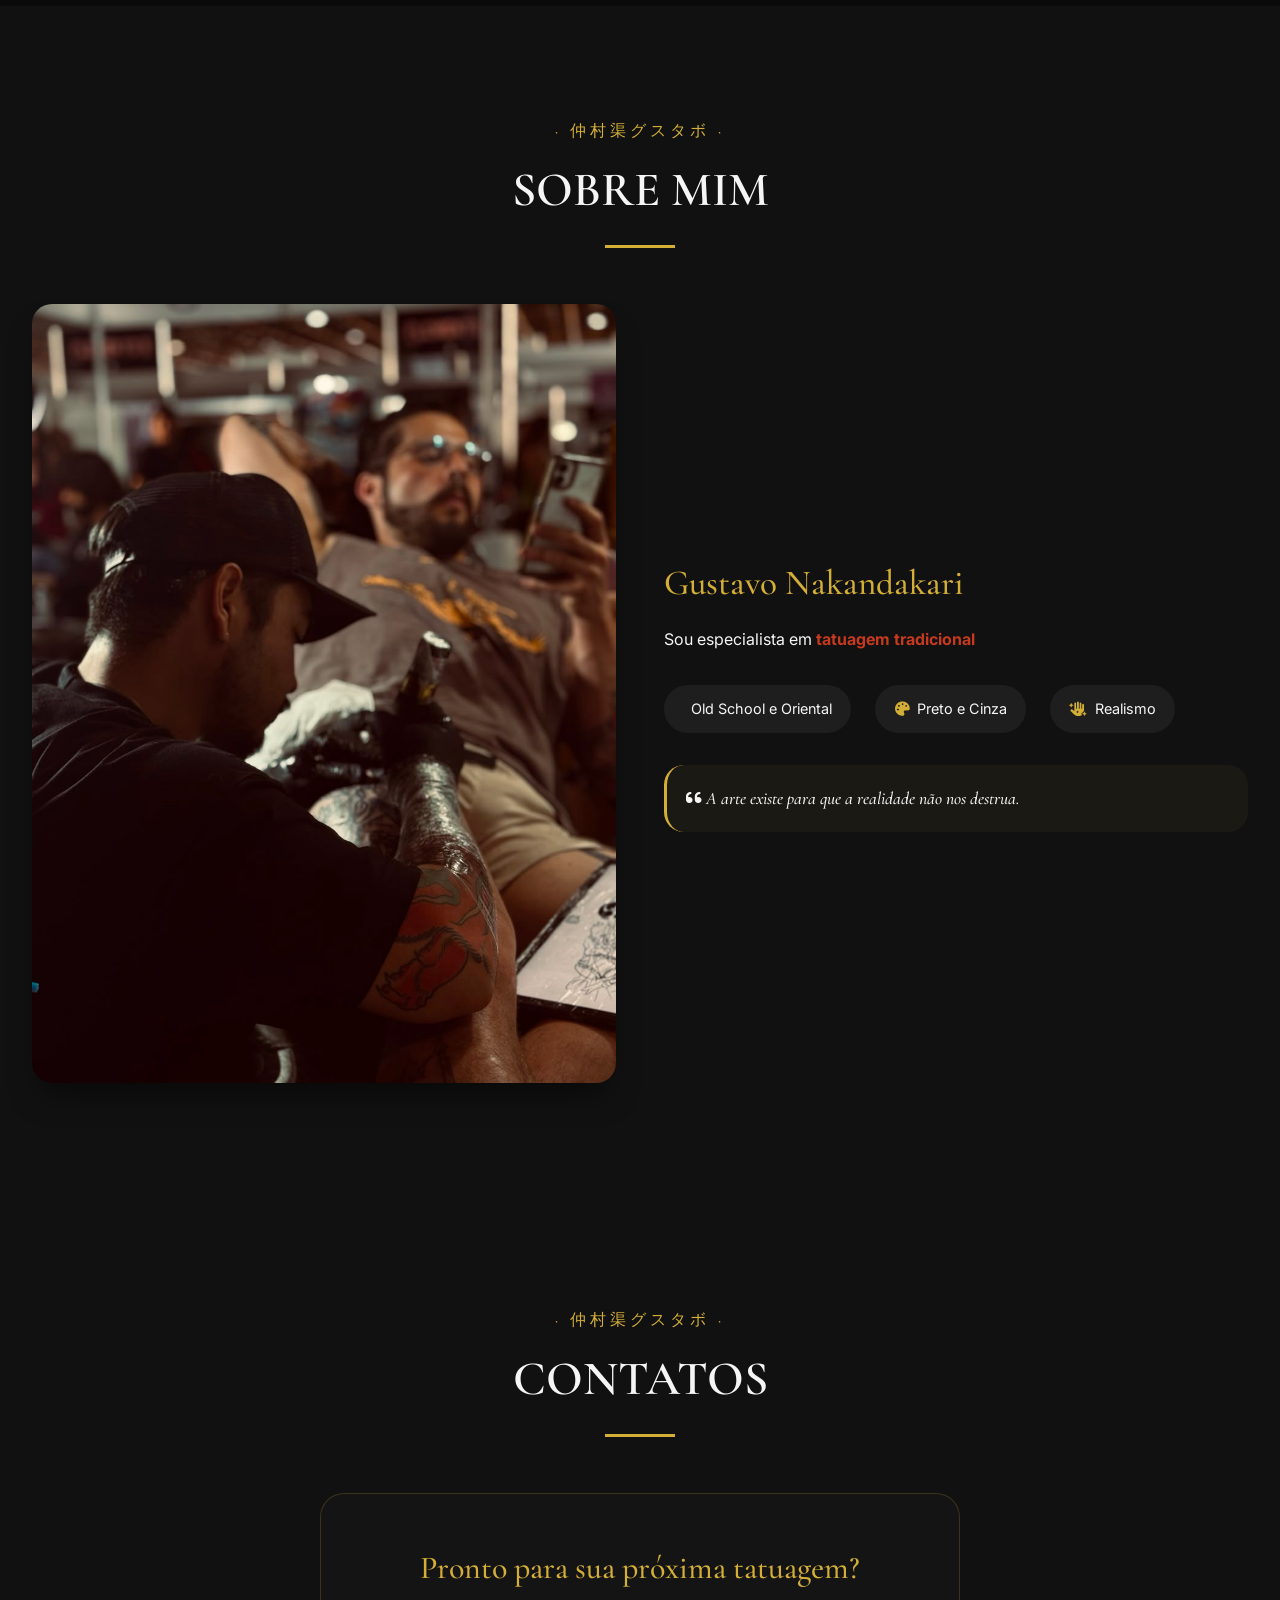
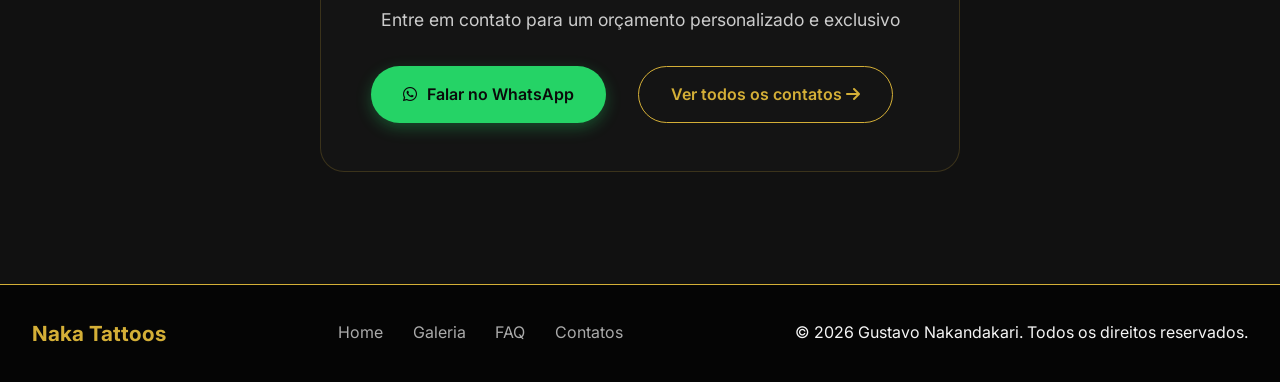
==== commit 297e1d40: "adiciona links para a página de faq" ====
--- a/index.html
+++ b/index.html
@@ -25,6 +25,7 @@
                         <li><a href="index.html" class="link-menu ativo">Home</a></li>
                         <li><a href="src/pages/galeria.html" class="link-menu">Galeria</a></li>
                         <li><a href="src/pages/orcamento.html" class="link-menu">Orçamento</a></li>
+                        <li><a href="src/pages/faq.html" class="link-menu">FAQ</a></li>
                         <li><a href="src/pages/contatos.html" class="link-menu">Contatos</a></li>
                     </ul>
                 </nav>
@@ -51,9 +52,12 @@
                     </div>
                     <div class="home-emblema">
                         <div class="circulo-dourado">
-                            <a href="src/img/naka-marca.jpeg">
-                                <i class="fas fa-dragon"></i>
-                            </a>
+                            <img 
+                                src="src/img/naka-marca.png" 
+                                alt="Naka Tattoo" 
+                                class="circulo-logo" 
+                                loading="lazy" 
+                            />
                         </div>
                     </div>
                 </div>
@@ -172,6 +176,7 @@
                     <div class="rodape-links">
                         <a href="index.html">Home</a>
                         <a href="src/pages/galeria.html">Galeria</a>
+                        <a href="src/pages/faq.html">FAQ</a>
                         <a href="src/pages/contatos.html">Contatos</a>
                     </div>
                     <div class="rodape-copyright">
--- a/src/styles/global.css
+++ b/src/styles/global.css
@@ -279,7 +279,7 @@
 .circulo-dourado {
     width: 180px;
     height: 180px;
-    background: rgba(212, 175, 55, 0.08);
+    background: #000000;
     border: 1px solid var(--dourado);
     border-radius: 50%;
     display: flex;
@@ -288,6 +288,14 @@
     font-size: 5rem;
     color: var(--dourado);
     backdrop-filter: blur(4px);
+    overflow: hidden;
+}
+
+.circulo-logo {
+    width: 100%;
+    height: 100%;
+    object-fit: contain;
+    border-radius: 50%;
 }
 
 /* --- EXPLORE / CARDS DE NAVEGAÇÃO --- */
@@ -1093,6 +1101,87 @@
     border-radius: 8px;
 }
 
+/* --- FAQ / PERGUNTAS FREQUENTES --- */
+.secao-faq {
+    background: var(--preto);
+}
+
+.lista-faq {
+    max-width: 820px;
+    margin: 0 auto;
+    display: flex;
+    flex-direction: column;
+    gap: 1rem;
+}
+
+.item-faq {
+    background: #141414;
+    border: 1px solid rgba(212, 175, 55, 0.2);
+    border-radius: 16px;
+    overflow: hidden;
+    transition: var(--transicao-padrao);
+}
+
+.item-faq.aberto {
+    border-color: var(--dourado);
+    box-shadow: 0 12px 30px -14px rgba(212, 175, 55, 0.35);
+}
+
+.pergunta-faq {
+    width: 100%;
+    display: flex;
+    align-items: center;
+    justify-content: space-between;
+    gap: 1rem;
+    background: transparent;
+    border: none;
+    cursor: pointer;
+    padding: 1.4rem 1.6rem;
+    text-align: left;
+    color: var(--branco);
+    font-family: 'Cormorant Garamond', serif;
+    font-size: 1.3rem;
+    font-weight: 500;
+    transition: color 0.3s ease;
+}
+
+.pergunta-faq span i {
+    color: var(--dourado);
+    margin-right: 0.7rem;
+}
+
+.pergunta-faq:hover {
+    color: var(--dourado);
+}
+
+.icone-faq {
+    color: var(--dourado);
+    font-size: 0.9rem;
+    flex-shrink: 0;
+    transition: transform 0.3s ease;
+}
+
+.item-faq.aberto .icone-faq {
+    transform: rotate(180deg);
+}
+
+.resposta-faq {
+    max-height: 0;
+    overflow: hidden;
+    transition: max-height 0.35s ease;
+}
+
+.resposta-faq p {
+    padding: 0 1.6rem 1.4rem;
+    color: #bfbfbf;
+    font-size: 1rem;
+    line-height: 1.7;
+}
+
+.resposta-faq strong {
+    color: var(--dourado);
+}
+
 /* --- RODAPÉ --- */
 .rodape {
     background: #050505;
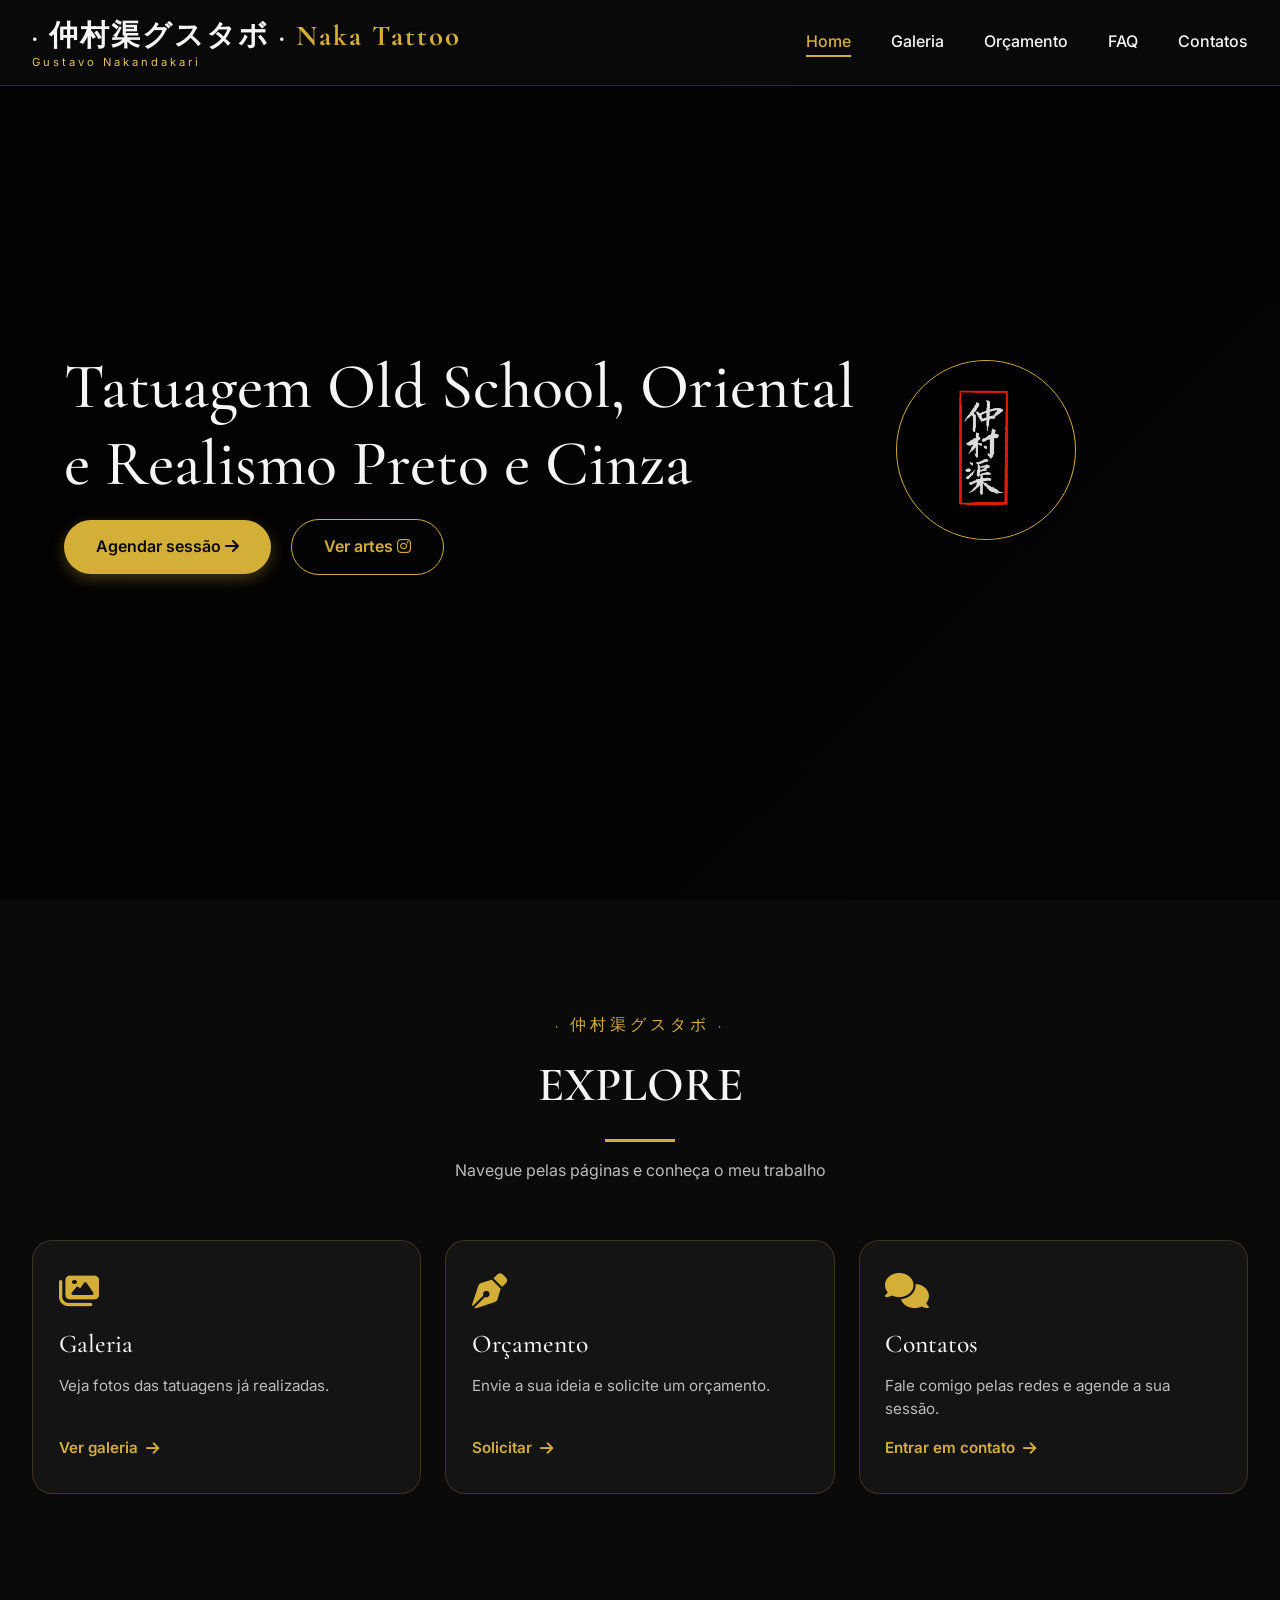
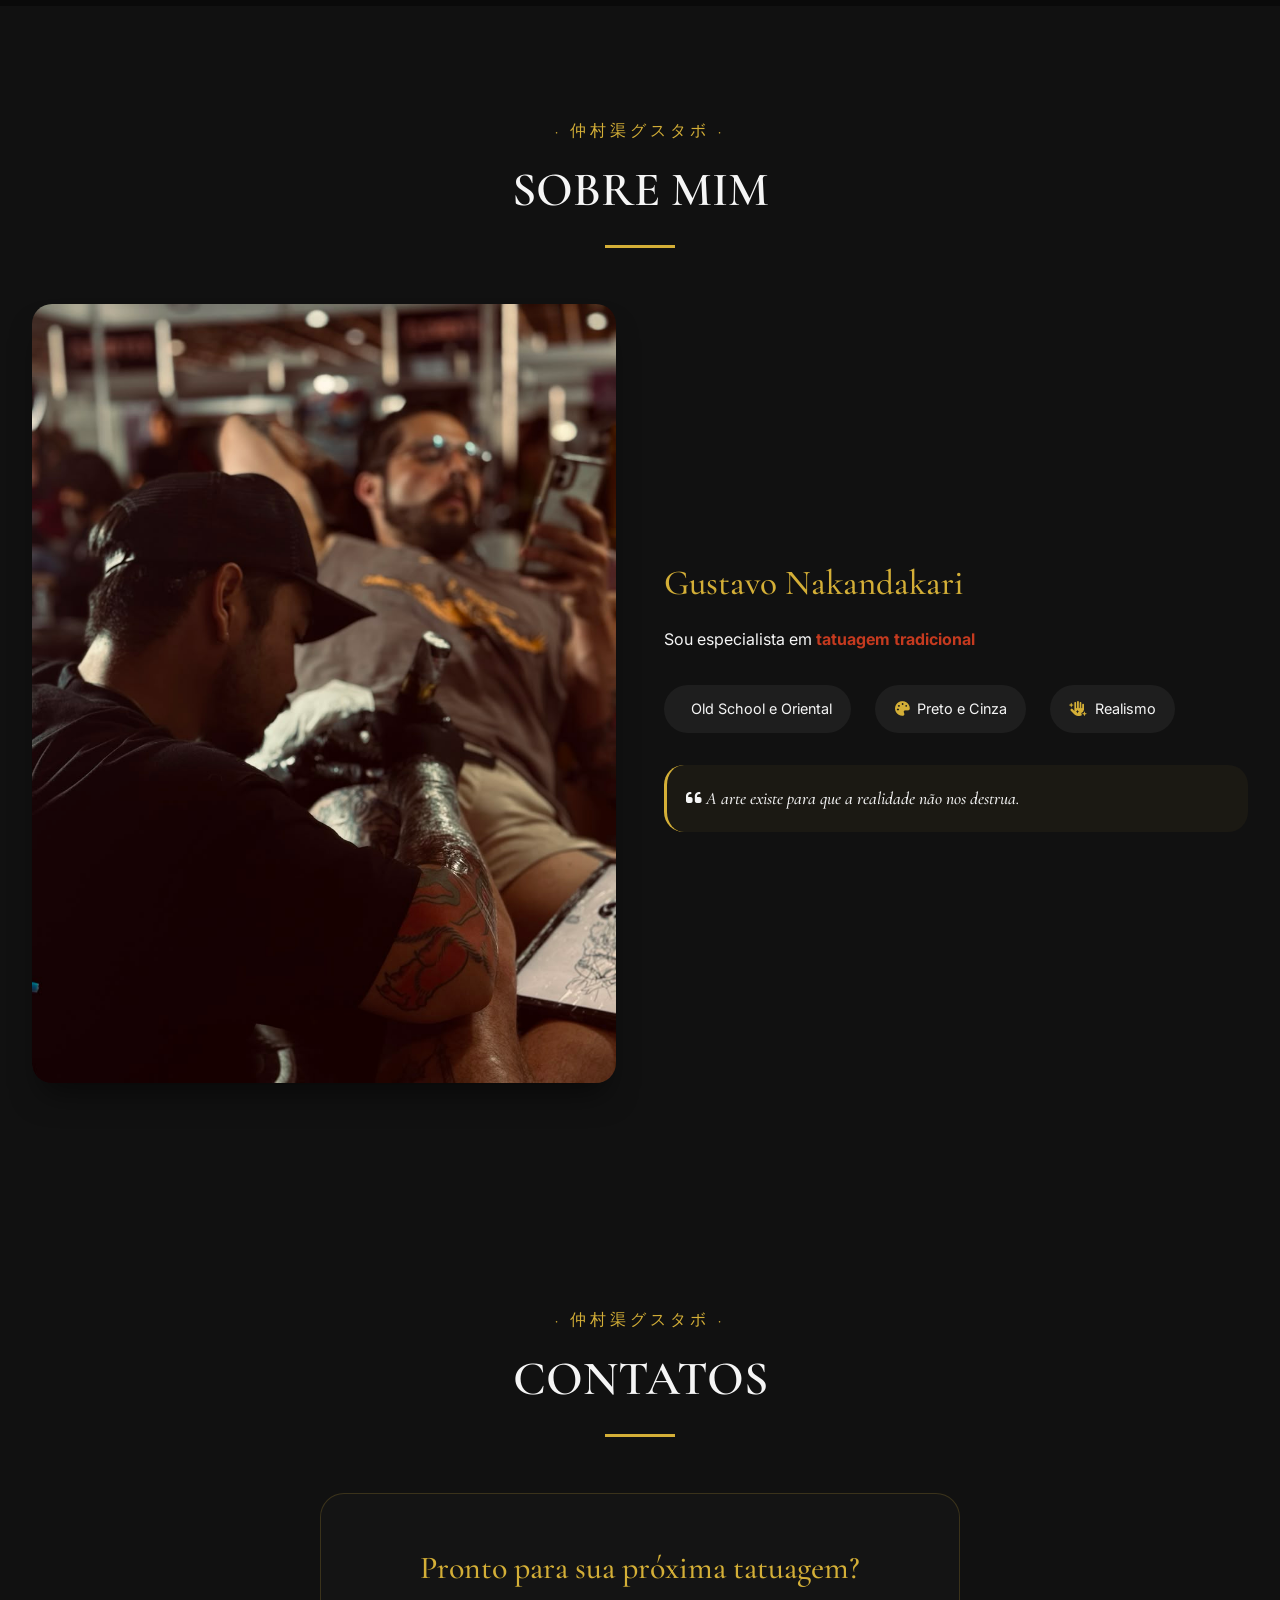
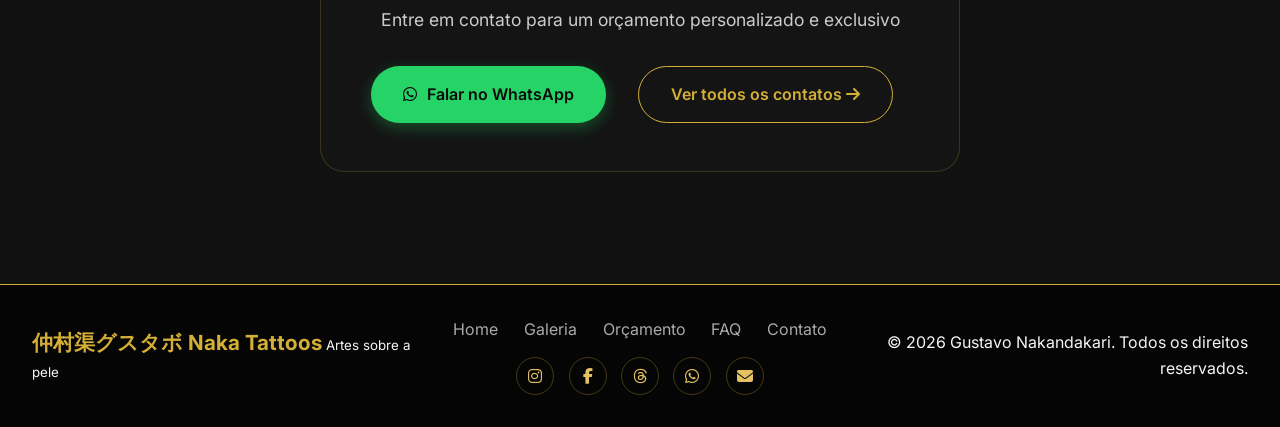
==== commit bddada9c: "adiciona icons de redes sociais" ====
--- a/index.html
+++ b/index.html
@@ -6,7 +6,7 @@
         <meta name="description" content="Estúdio de tatuagem oriental - Arte sobre pele com tradição e modernidade">
         <title>Naka Tattoo</title>
         <link href="https://fonts.googleapis.com/css2?family=Inter:opsz,wght@14..32,300;14..32,400;14..32,500;14..32,600;14..32,700&family=Cormorant+Garamond:ital,wght@0,400;0,500;1,400&display=swap" rel="stylesheet">
-        <link rel="stylesheet" href="https://cdnjs.cloudflare.com/ajax/libs/font-awesome/6.0.0-beta3/css/all.min.css">
+        <link rel="stylesheet" href="https://cdnjs.cloudflare.com/ajax/libs/font-awesome/6.5.2/css/all.min.css">
         <link rel="stylesheet" href="src/styles/global.css">
     </head>
     <body>
@@ -171,13 +171,34 @@
             <div class="container-rodape">
                 <div class="rodape-conteudo">
                     <div class="rodape-logo">
-                        <span>Naka Tattoos</span>
-                    </div>
-                    <div class="rodape-links">
-                        <a href="index.html">Home</a>
-                        <a href="src/pages/galeria.html">Galeria</a>
-                        <a href="src/pages/faq.html">FAQ</a>
-                        <a href="src/pages/contatos.html">Contatos</a>
+                        <span>仲村渠グスタボ Naka Tattoos</span>
+                        <small>Artes sobre a pele</small>
+                    </div>
+                    <div class="rodape-central">
+                        <div class="rodape-links">
+                            <a href="index.html">Home</a>
+                            <a href="galeria.html">Galeria</a>
+                            <a href="orcamento.html">Orçamento</a>
+                            <a href="faq.html">FAQ</a>
+                            <a href="contatos.html">Contato</a>
+                        </div>
+                        <div class="rodape-social">
+                            <a href="https://www.instagram.com/naka.tattoos" target="_blank" rel="noopener" aria-label="Instagram">
+                                <i class="fab fa-instagram"></i>
+                            </a>
+                            <a href="https://www.facebook.com/share/1BndRyHR6f/?mibextid=wwXlfr" target="_blank" rel="noopener" aria-label="Facebook">
+                                <i class="fab fa-facebook-f"></i>
+                            </a>
+                            <a href="https://www.threads.com/@naka.tattoos" target="_blank" rel="noopener" aria-label="Threads">
+                                <i class="fab fa-threads"></i>
+                            </a>
+                            <a href="https://api.whatsapp.com/message/TLLHO6BXFIZGD1" target="_blank" rel="noopener" aria-label="WhatsApp">
+                                <i class="fab fa-whatsapp"></i>
+                            </a>
+                            <a href="mailto:nakandakari.ttt13@gmail.com" aria-label="Email">
+                                <i class="fas fa-envelope"></i>
+                            </a>
+                        </div>
                     </div>
                     <div class="rodape-copyright">
                         <p>© 2026 Gustavo Nakandakari. Todos os direitos reservados.</p>
@@ -188,4 +209,4 @@
 
         <script src="src/js/script.js"></script>
     </body>
-</html>+</html>
--- a/src/styles/global.css
+++ b/src/styles/global.css
@@ -1190,17 +1190,29 @@
 }
 
 .rodape-conteudo {
-    display: flex;
-    justify-content: space-between;
-    align-items: center;
-    flex-wrap: wrap;
-    gap: 1rem;
+    display: grid;
+    grid-template-columns: 1fr auto 1fr;
+    align-items: center;
+    gap: 1.5rem;
 }
 
 .rodape-logo span {
     font-size: 1.3rem;
     font-weight: bold;
     color: var(--dourado);
+}
+
+.rodape-central {
+    display: flex;
+    flex-direction: column;
+    align-items: center;
+    gap: 0.9rem;
+}
+
+.rodape-links {
+    display: flex;
+    flex-wrap: wrap;
+    justify-content: center;
 }
 
 .rodape-links a {
@@ -1212,6 +1224,37 @@
 
 .rodape-links a:hover {
     color: var(--dourado);
+}
+
+.rodape-social {
+    display: flex;
+    align-items: center;
+    gap: 0.9rem;
+}
+
+.rodape-social a {
+    display: inline-flex;
+    align-items: center;
+    justify-content: center;
+    width: 38px;
+    height: 38px;
+    border-radius: 50%;
+    border: 1px solid rgba(212, 175, 55, 0.3);
+    color: var(--dourado-suave);
+    font-size: 1rem;
+    text-decoration: none;
+    transition: var(--transicao-padrao);
+}
+
+.rodape-social a:hover {
+    background: var(--dourado);
+    color: var(--preto);
+    border-color: var(--dourado);
+    transform: translateY(-3px);
+}
+
+.rodape-copyright {
+    text-align: right;
 }
 
 /* --- RESPONSIVIDADE --- */
@@ -1292,11 +1335,17 @@
 
 @media (max-width: 540px) {
     .rodape-conteudo {
+        display: flex;
         flex-direction: column;
         text-align: center;
     }
 
+    .rodape-copyright {
+        text-align: center;
+    }
+
     .titulo-secao {
         font-size: 2.2rem;
     }
-}+}
+
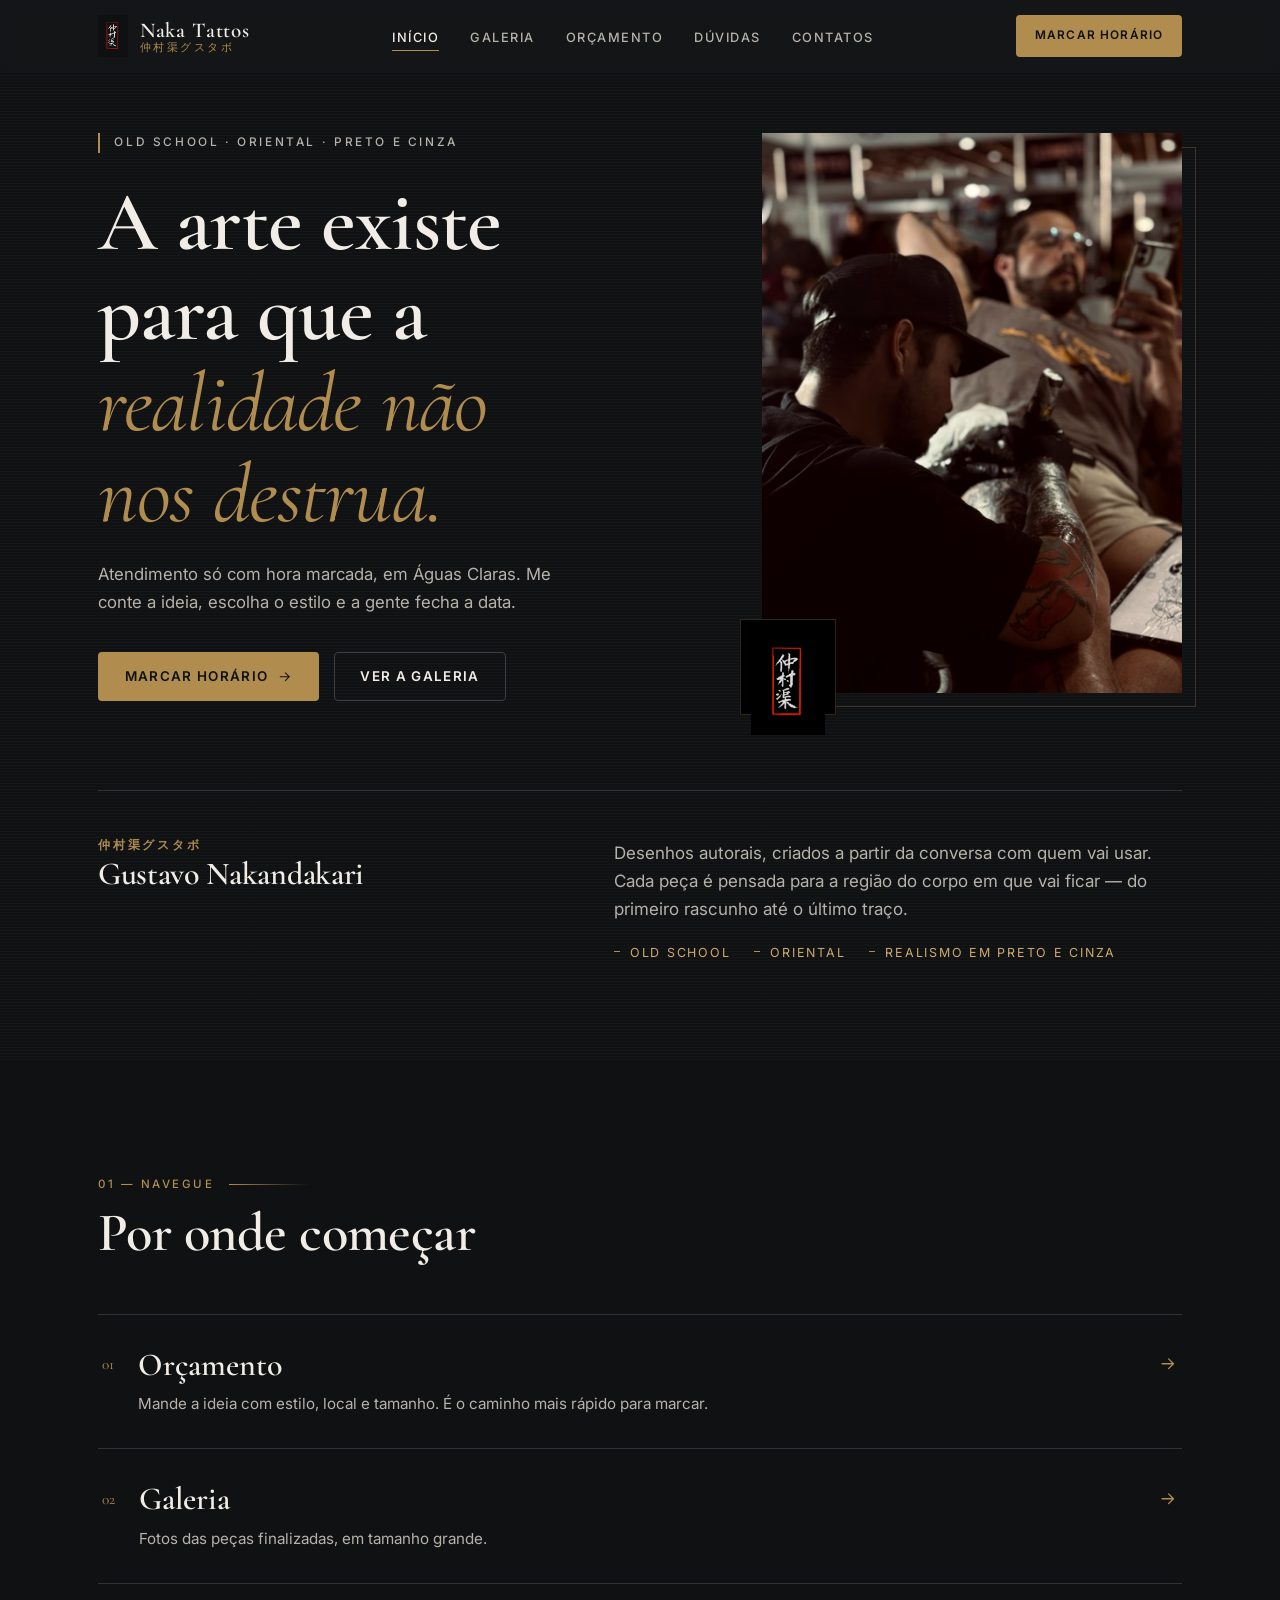
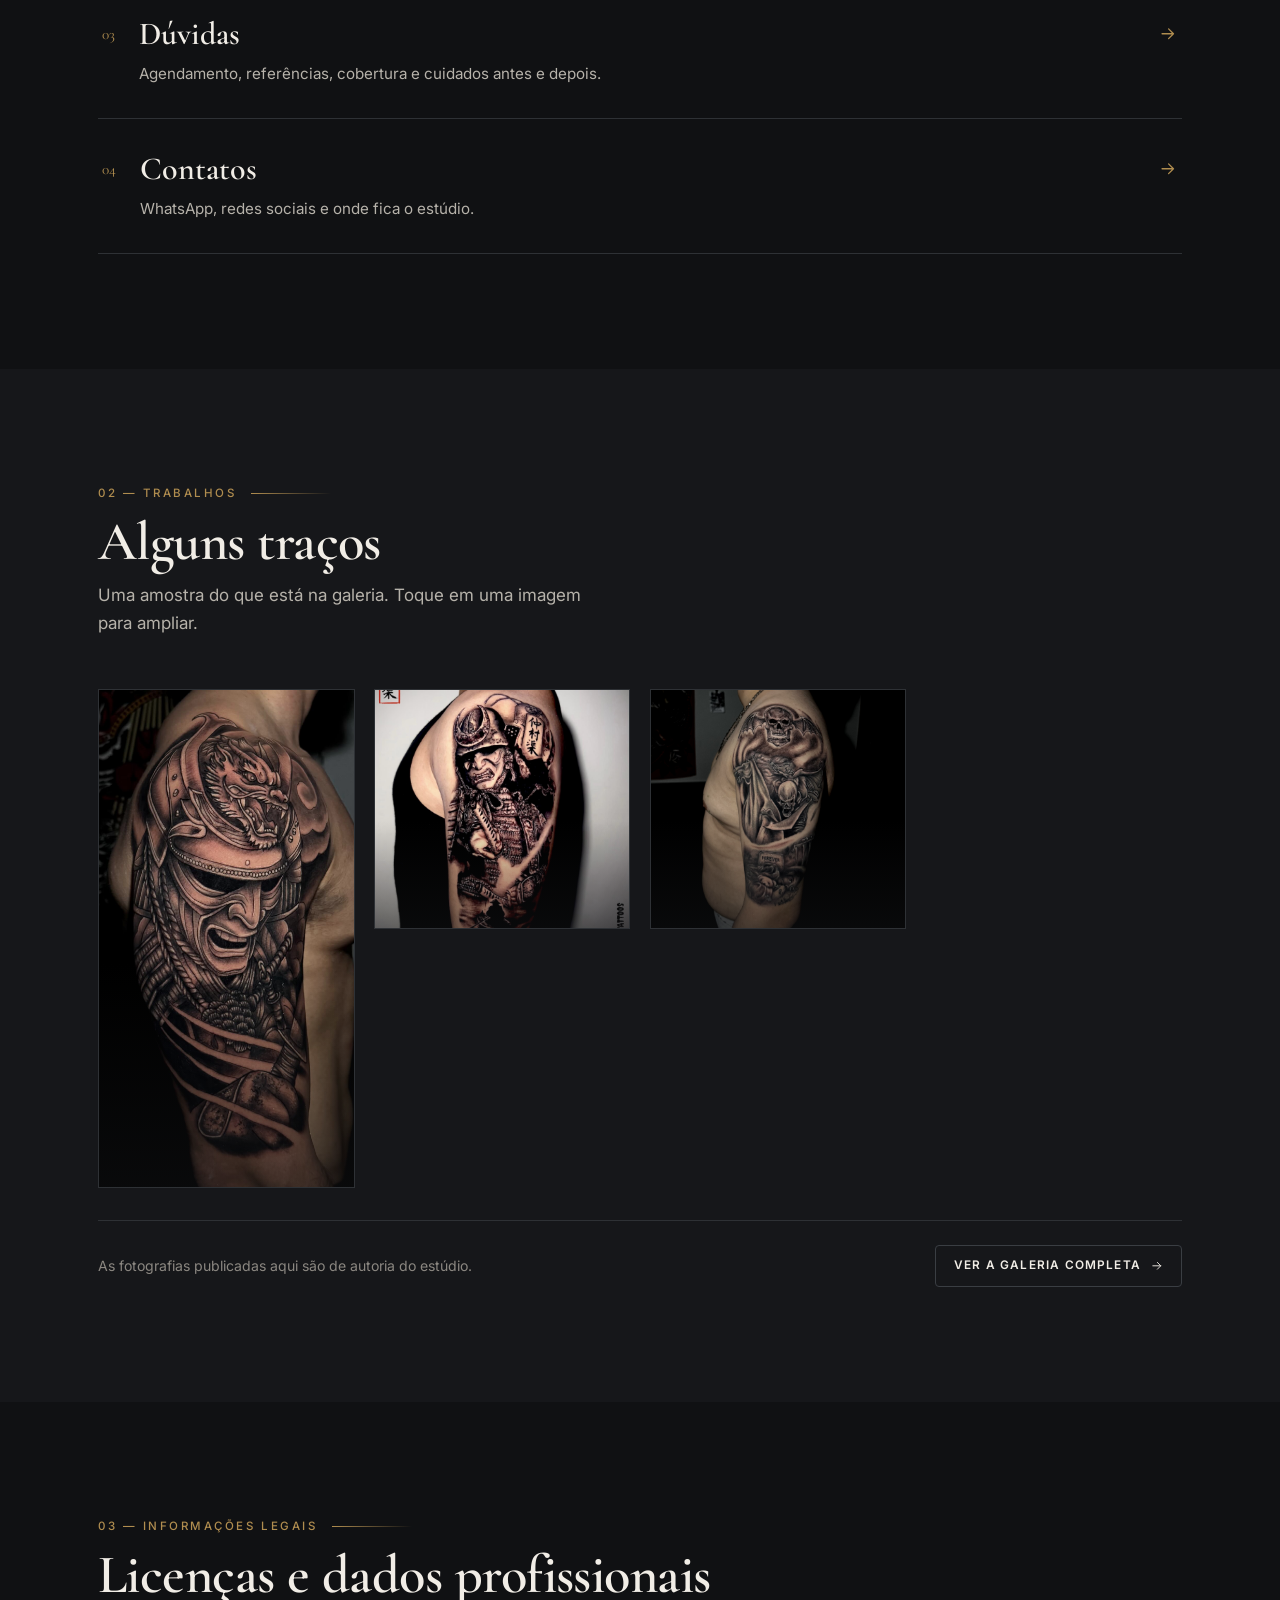
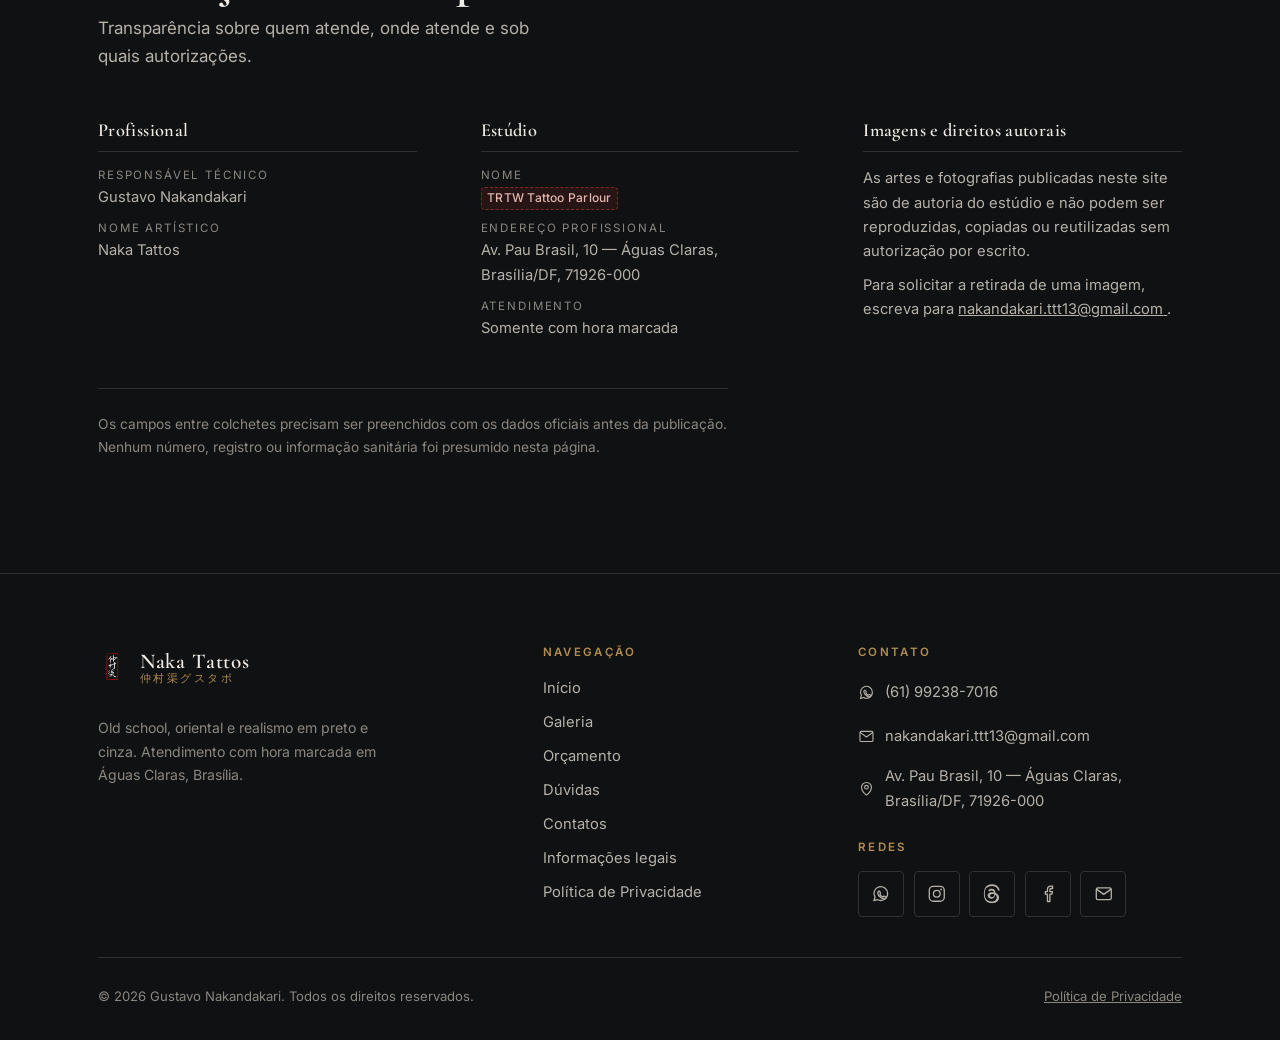
==== commit 46e00e31: "moderniza o site e reorganiza o css e o js em modulos" ====
--- a/index.html
+++ b/index.html
@@ -3,210 +3,508 @@
     <head>
         <meta charset="UTF-8">
         <meta name="viewport" content="width=device-width, initial-scale=1.0, viewport-fit=cover">
-        <meta name="description" content="Estúdio de tatuagem oriental - Arte sobre pele com tradição e modernidade">
-        <title>Naka Tattoo</title>
-        <link href="https://fonts.googleapis.com/css2?family=Inter:opsz,wght@14..32,300;14..32,400;14..32,500;14..32,600;14..32,700&family=Cormorant+Garamond:ital,wght@0,400;0,500;1,400&display=swap" rel="stylesheet">
-        <link rel="stylesheet" href="https://cdnjs.cloudflare.com/ajax/libs/font-awesome/6.5.2/css/all.min.css">
-        <link rel="stylesheet" href="src/styles/global.css">
+        <meta name="theme-color" content="#16171a">
+
+        <title>Naka Tattos — Tatuagem old school, oriental e preto e cinza em Brasília</title>
+        <meta name="description" content="Estúdio do tatuador Gustavo Nakandakari em Águas Claras, Brasília. Atendimento com hora marcada: envie a sua ideia e solicite um orçamento.">
+        <meta name="author" content="Gustavo Nakandakari">
+
+        <link rel="canonical" href="https://[DOMINIO]/">
+        <meta property="og:type" content="website">
+        <meta property="og:locale" content="pt_BR">
+        <meta property="og:site_name" content="Naka Tattos">
+        <meta property="og:title" content="Naka Tattos — Tatuagem old school, oriental e preto e cinza">
+        <meta property="og:description" content="Atendimento com hora marcada em Águas Claras, Brasília. Envie a sua ideia e solicite um orçamento.">
+        <meta property="og:url" content="https://[DOMINIO]/">
+        <meta property="og:image" content="https://[DOMINIO]/src/img/naka-marca.png">
+        <meta property="og:image:alt" content="Marca do tatuador Naka Tattos">
+        <meta name="twitter:card" content="summary_large_image">
+        <meta name="twitter:title" content="Naka Tattos — Tatuagem old school, oriental e preto e cinza">
+        <meta name="twitter:description" content="Atendimento com hora marcada em Águas Claras, Brasília. Envie a sua ideia e solicite um orçamento.">
+        <meta name="twitter:image" content="https://[DOMINIO]/src/img/naka-marca.png">
+
+        <link rel="icon" href="src/img/naka-marca.png" type="image/png">
+        <link rel="apple-touch-icon" href="src/img/naka-marca.png">
+
+        <link rel="preconnect" href="https://fonts.googleapis.com">
+        <link rel="preconnect" href="https://fonts.gstatic.com" crossorigin>
+        <link rel="stylesheet" href="https://fonts.googleapis.com/css2?family=Cormorant+Garamond:ital,wght@0,500;0,600;1,400;1,500&family=Inter:wght@400;500;600&display=swap">
+
+        <link rel="stylesheet" href="src/styles/base.css">
+        <link rel="stylesheet" href="src/styles/componentes.css">
+        <link rel="stylesheet" href="src/styles/secoes.css">
+
+        <script type="application/ld+json">
+        {
+            "@context": "https://schema.org",
+            "@type": "TattooParlor",
+            "name": "Naka Tattos",
+            "alternateName": "Gustavo Nakandakari",
+            "image": "src/img/naka-marca.png",
+            "telephone": "+5561992387016",
+            "email": "nakandakari.ttt13@gmail.com",
+            "address": {
+                "@type": "PostalAddress",
+                "streetAddress": "Av. Pau Brasil, 10",
+                "addressLocality": "Águas Claras",
+                "addressRegion": "DF",
+                "postalCode": "71926-000",
+                "addressCountry": "BR"
+            },
+            "sameAs": [
+                "https://www.instagram.com/naka.tattoos",
+                "https://www.threads.com/@naka.tattoos",
+                "https://www.facebook.com/share/1BndRyHR6f/?mibextid=wwXlfr"
+            ]
+        }
+        </script>
     </head>
+
     <body>
-
-        <header class="cabecalho" id="cabecalho">
-            <div class="container-cabecalho">
-                <div class="logo">
-                    <span class="logo-principal">· 仲村渠グスタボ ·
-                        <span class="logo-texto">Naka Tattoo</span>
+        <a class="pular-para-conteudo" href="#conteudo">Pular para o conteúdo</a>
+
+        <svg class="sprite-icones" aria-hidden="true" focusable="false" xmlns="http://www.w3.org/2000/svg">
+            <symbol id="icone-menu" viewBox="0 0 24 24">
+                <path d="M4 7h16M4 12h16M4 17h16"/>
+            </symbol>
+
+            <symbol id="icone-fechar" viewBox="0 0 24 24">
+                <path d="M6 6l12 12M18 6L6 18"/>
+            </symbol>
+
+            <symbol id="icone-chevron" viewBox="0 0 24 24">
+                <path d="M6 9.5l6 6 6-6"/>
+            </symbol>
+
+            <symbol id="icone-seta-esquerda" viewBox="0 0 24 24">
+                <path d="M19 12H5M11 18l-6-6 6-6"/>
+            </symbol>
+
+            <symbol id="icone-seta-direita" viewBox="0 0 24 24">
+                <path d="M5 12h14M13 6l6 6-6 6"/>
+            </symbol>
+
+            <symbol id="icone-instagram" viewBox="0 0 24 24">
+                <rect x="2.8" y="2.8" width="18.4" height="18.4" rx="5"/>
+                <circle cx="12" cy="12" r="4.1"/>
+                <circle cx="17.3" cy="6.7" r="1.1" fill="currentColor" stroke="none"/>
+            </symbol>
+
+            <symbol id="icone-facebook" viewBox="0 0 24 24">
+                <path d="M14.6 21.5v-9h2.6l.5-3.2h-3.1V7.1c0-.9.3-1.6 1.7-1.6h1.6V2.6c-.3 0-1.2-.1-2.3-.1-2.4 0-4 1.4-4 4.1v2.7H9v3.2h2.6v9z"/>
+            </symbol>
+
+            <symbol id="icone-whatsapp" viewBox="0 0 24 24">
+                <path d="M20.4 11.7a8.4 8.4 0 0 1-12.5 7.4l-4.4 1.4 1.4-4.3a8.4 8.4 0 1 1 15.5-4.5z"/>
+                <path d="M9 9.4c.2-.5.4-.5.7-.5h.5c.2 0 .4 0 .6.4l.8 1.8c.1.2.1.4 0 .6l-.4.5c-.2.2-.3.3-.1.6.2.3.8 1.3 1.7 2 .9.7 1.5.9 1.8 1 .2.1.4 0 .5-.1l.6-.7c.2-.2.4-.2.6-.1l1.7.8c.2.1.4.3.4.5v.5c0 .3-.2.7-.6 1-.4.3-1 .6-1.6.6-1.4 0-3.3-.8-4.9-2.2-1.6-1.4-2.7-3.3-2.9-4.6-.1-.9.1-1.6.4-2.1z"/>
+            </symbol>
+
+            <symbol id="icone-threads" viewBox="0 0 24 24">
+                <path d="M16.9 11.1a7.7 7.7 0 0 0-.3-.2c-.2-3.2-1.9-5.1-4.8-5.1h-.1c-1.7 0-3.2.8-4.1 2.2l1.6 1.1c.7-1 1.7-1.2 2.5-1.2.9 0 1.6.3 2.1.8.3.4.6 1 .7 1.7a13 13 0 0 0-2.9-.2c-2.9.2-4.8 1.9-4.7 4.2.1 1.2.7 2.2 1.7 2.9.8.5 1.9.8 3 .7 1.5-.1 2.7-.7 3.5-1.7.6-.8 1-1.8 1.2-3 .7.4 1.2 1 1.5 1.7.4 1.1.5 3-1 4.5-1.3 1.3-2.9 1.9-5.4 1.9-2.7 0-4.8-.9-6.1-2.6-1.2-1.6-1.9-3.9-1.9-6.9s.6-5.3 1.9-6.9C7.5 3.3 9.5 2.4 12.2 2.4c2.7 0 4.8.9 6.1 2.6.7.9 1.2 1.9 1.5 3.2l1.9-.5c-.4-1.6-1-2.9-1.9-4C18.2 1.5 15.7.4 12.3.4h-.1C8.8.4 6.3 1.5 4.6 3.7 3.1 5.7 2.3 8.5 2.3 12s.8 6.3 2.3 8.3c1.7 2.2 4.2 3.3 7.6 3.3h.1c3 0 5.1-.8 6.8-2.4 2.2-2.2 2.2-5 1.4-6.7-.6-1.3-1.6-2.3-3-3zm-4.3 5c-1.3.1-2.6-.5-2.7-1.7-.1-.9.6-1.9 2.7-2h.5c.8 0 1.5.1 2.1.2-.2 3-1.6 3.4-2.6 3.5z"/>
+            </symbol>
+
+            <symbol id="icone-email" viewBox="0 0 24 24">
+                <rect x="2.8" y="4.8" width="18.4" height="14.4" rx="2"/>
+                <path d="M3.4 6.6L12 12.7l8.6-6.1"/>
+            </symbol>
+
+            <symbol id="icone-mapa" viewBox="0 0 24 24">
+                <path d="M12 21.5s7-5.8 7-11a7 7 0 0 0-14 0c0 5.2 7 11 7 11z"/>
+                <circle cx="12" cy="10.2" r="2.6"/>
+            </symbol>
+        </svg>
+
+        <header class="cabecalho" data-cabecalho>
+            <div class="container cabecalho__interno">
+                <a class="marca" href="index.html" aria-label="Naka Tattos — página inicial">
+                    <img 
+                        class="marca__logo" 
+                        src="src/img/naka-marca.png" 
+                        width="904" 
+                        height="1280" 
+                        alt=""
+                    >
+                    <span class="marca__texto">
+                        <span class="marca__nome">Naka Tattos</span>
+                        <span class="marca__kanji" lang="ja">仲村渠グスタボ</span>
                     </span>
-                    <span class="logo-detalhe">Gustavo Nakandakari</span>
-                </div>
-
-                <nav class="menu-navegacao">
-                    <ul class="lista-menu">
-                        <li><a href="index.html" class="link-menu ativo">Home</a></li>
-                        <li><a href="src/pages/galeria.html" class="link-menu">Galeria</a></li>
-                        <li><a href="src/pages/orcamento.html" class="link-menu">Orçamento</a></li>
-                        <li><a href="src/pages/faq.html" class="link-menu">FAQ</a></li>
-                        <li><a href="src/pages/contatos.html" class="link-menu">Contatos</a></li>
+                </a>
+
+                <nav class="cabecalho__nav" id="navPrincipal" data-aberto="false" aria-label="Navegação principal">
+                    <ul class="cabecalho__lista">
+                        <li><a class="cabecalho__link" href="index.html" aria-current="page">Início</a></li>
+                        <li><a class="cabecalho__link" href="src/pages/galeria.html">Galeria</a></li>
+                        <li><a class="cabecalho__link" href="src/pages/orcamento.html">Orçamento</a></li>
+                        <li><a class="cabecalho__link" href="src/pages/faq.html">Dúvidas</a></li>
+                        <li><a class="cabecalho__link" href="src/pages/contatos.html">Contatos</a></li>
                     </ul>
+                    <a class="botao botao--principal botao--compacto" href="src/pages/orcamento.html">Marcar horário</a>
                 </nav>
-                <div class="menu-hamburger" id="menuHamburger">
-                    <i class="fas fa-bars"></i>
+
+                <div class="cabecalho__acoes">
+                    <a class="botao botao--principal botao--compacto" href="src/pages/orcamento.html">Marcar horário</a>
+                    <button class="cabecalho__alternador" type="button" data-alternador-menu aria-expanded="false" aria-controls="navPrincipal" aria-label="Abrir menu de navegação">
+                        <svg class="icone" viewBox="0 0 24 24" aria-hidden="true" focusable="false">
+                            <use href="#icone-menu"></use>
+                        </svg>
+                    </button>
                 </div>
             </div>
         </header>
 
-        <main>
-            <section id="home" class="secao secao-home">
-                <div class="overlay-home"></div>
-                <div class="conteudo-home">
-                    <div class="home-texto">
-                        <h1 class="home-titulo">Tatuagem Old School, Oriental e Realismo Preto e Cinza<br> <span class="titulo-destaque"></span></h1>
-                        <div class="home-botoes">
-                            <a href="src/pages/contatos.html" class="botao botao-primario">
-                                Agendar sessão <i class="fas fa-arrow-right"></i>
-                            </a>
-                            <a href="src/pages/galeria.html" class="botao botao-secundario">
-                                Ver artes <i class="fab fa-instagram"></i>
-                            </a>
-                        </div>
-                    </div>
-                    <div class="home-emblema">
-                        <div class="circulo-dourado">
+        <main id="conteudo">
+            <section class="hero" id="inicio">
+                <div class="container hero__interno">
+                    <div class="hero__texto-bloco">
+                        <p class="hero__etiqueta">Old school · Oriental · Preto e cinza</p>
+
+                        <h1 class="hero__titulo">
+                            A arte existe para que a 
+                            <em>realidade não nos destrua.</em>
+                        </h1>
+
+                        <p class="hero__texto">
+                            Atendimento só com hora marcada, em Águas Claras. Me conte a ideia,
+                            escolha o estilo e a gente fecha a data.
+                        </p>
+
+                        <div class="hero__acoes">
+                            <a class="botao botao--principal" href="src/pages/orcamento.html">
+                                Marcar horário
+                                <svg class="icone" viewBox="0 0 24 24" aria-hidden="true" focusable="false">
+                                    <use href="#icone-seta-direita"></use>
+                                </svg>
+                            </a>
+                            <a class="botao botao--contorno" href="src/pages/galeria.html">Ver a galeria</a>
+                        </div>
+                    </div>
+
+                    <figure class="hero__figura">
+                        <img 
+                            class="hero__retrato" 
+                            src="src/img/naka-tattos-img.jpeg"
+                            width="960" 
+                            height="1280"
+                            alt="Gustavo Nakandakari, tatuador do Naka Tattos" 
+                            fetchpriority="high"
+                        />
+                        <span class="hero__selo">
                             <img 
                                 src="src/img/naka-marca.png" 
-                                alt="Naka Tattoo" 
-                                class="circulo-logo" 
-                                loading="lazy" 
+                                width="904" 
+                                height="1280" 
+                                alt="" 
+                                loading="lazy"
                             />
+                        </span>
+                    </figure>
+                </div>
+
+                <div class="container">
+                    <div class="assinatura revelar">
+                        <div>
+                            <h2 class="assinatura__nome">
+                                <span class="assinatura__kanji" lang="ja">仲村渠グスタボ</span>
+                                Gustavo Nakandakari
+                            </h2>
+                        </div>
+                        <div>
+                            <p class="assinatura__texto">
+                                Desenhos autorais, criados a partir da conversa com quem vai usar.
+                                Cada peça é pensada para a região do corpo em que vai ficar — do primeiro
+                                rascunho até o último traço.
+                            </p>
+                            <ul class="assinatura__especialidades">
+                                <li>Old school</li>
+                                <li>Oriental</li>
+                                <li>Realismo em preto e cinza</li>
+                            </ul>
                         </div>
                     </div>
                 </div>
             </section>
 
-            <!-- SEÇÃO EXPLORE / NAVEGAÇÃO -->
-            <section id="explore" class="secao secao-explore">
-                <div class="container-largura">
-                    <div class="cabecalho-secao">
-                        <span class="etiqueta-secao">· 仲村渠グスタボ ·</span>
-                        <h2 class="titulo-secao">Explore</h2>
-                        <div class="linha-dourada"></div>
-                        <p class="subtitulo-secao">Navegue pelas páginas e conheça o meu trabalho</p>
-                    </div>
-
-                    <div class="grade-navegacao">
-                        <a href="src/pages/galeria.html" class="card-navegacao">
-                            <i class="fas fa-images"></i>
-                            <h3>Galeria</h3>
-                            <p>Veja fotos das tatuagens já realizadas.</p>
-                            <span class="card-navegacao-cta">Ver galeria <i class="fas fa-arrow-right"></i></span>
+            <section class="secao secao--alternada" id="explorar" aria-labelledby="tituloExplorar">
+                <div class="container">
+                    <div class="secao__cabecalho revelar">
+                        <p class="secao__indice">01 — Navegue</p>
+                        <h2 class="secao__titulo" id="tituloExplorar">Por onde começar</h2>
+                    </div>
+
+                    <div class="explorar revelar">
+                        <a class="explorar__item" href="src/pages/orcamento.html">
+                            <span class="explorar__numero">01</span>
+                            <span class="explorar__titulo">Orçamento</span>
+                            <svg class="icone explorar__seta" viewBox="0 0 24 24" aria-hidden="true" focusable="false">
+                                <use href="#icone-seta-direita"></use>
+                            </svg>
+                            <span class="explorar__descricao">Mande a ideia com estilo, local e tamanho. É o caminho mais rápido para marcar.</span>
                         </a>
 
-                        <a href="src/pages/orcamento.html" class="card-navegacao">
-                            <i class="fas fa-pen-nib"></i>
-                            <h3>Orçamento</h3>
-                            <p>Envie a sua ideia e solicite um orçamento.</p>
-                            <span class="card-navegacao-cta">Solicitar <i class="fas fa-arrow-right"></i></span>
+                        <a class="explorar__item" href="src/pages/galeria.html">
+                            <span class="explorar__numero">02</span>
+                            <span class="explorar__titulo">Galeria</span>
+                            <svg class="icone explorar__seta" viewBox="0 0 24 24" aria-hidden="true" focusable="false">
+                                <use href="#icone-seta-direita"></use>
+                            </svg>
+                            <span class="explorar__descricao">Fotos das peças finalizadas, em tamanho grande.</span>
                         </a>
 
-                        <a href="src/pages/contatos.html" class="card-navegacao">
-                            <i class="fas fa-comments"></i>
-                            <h3>Contatos</h3>
-                            <p>Fale comigo pelas redes e agende a sua sessão.</p>
-                            <span class="card-navegacao-cta">Entrar em contato <i class="fas fa-arrow-right"></i></span>
+                        <a class="explorar__item" href="src/pages/faq.html">
+                            <span class="explorar__numero">03</span>
+                            <span class="explorar__titulo">Dúvidas</span>
+                            <svg class="icone explorar__seta" viewBox="0 0 24 24" aria-hidden="true" focusable="false">
+                                <use href="#icone-seta-direita"></use>
+                            </svg>
+                            <span class="explorar__descricao">Agendamento, referências, cobertura e cuidados antes e depois.</span>
                         </a>
+
+                        <a class="explorar__item" href="src/pages/contatos.html">
+                            <span class="explorar__numero">04</span>
+                            <span class="explorar__titulo">Contatos</span>
+                            <svg class="icone explorar__seta" viewBox="0 0 24 24" aria-hidden="true" focusable="false">
+                                <use href="#icone-seta-direita"></use>
+                            </svg>
+                            <span class="explorar__descricao">WhatsApp, redes sociais e onde fica o estúdio.</span>
+                        </a>
                     </div>
                 </div>
             </section>
 
-            <!-- SEÇÃO SOBRE MIM -->
-            <section id="sobre" class="secao secao-sobre">
-                <div class="container-largura">
-                    <div class="cabecalho-secao">
-                        <span class="etiqueta-secao">· 仲村渠グスタボ ·</span>
-                        <h2 class="titulo-secao">Sobre mim</h2>
-                        <div class="linha-dourada"></div>
-                    </div>
-                    <div class="grade-sobre">
-                        <div class="sobre-imagem">
-                            <div class="moldura-imagem">
+            <section class="secao" id="trabalhos" aria-labelledby="tituloTrabalhos">
+                <div class="container">
+                    <div class="secao__cabecalho revelar">
+                        <p class="secao__indice">02 — Trabalhos</p>
+                        <h2 class="secao__titulo" id="tituloTrabalhos">Alguns traços</h2>
+                        <p class="secao__apoio">
+                            Uma amostra do que está na galeria. Toque em uma imagem para ampliar.
+                        </p>
+                    </div>
+
+                    <div class="galeria__grade revelar" data-galeria>
+                        <figure class="galeria__item galeria__item--alto">
+                            <a class="galeria__botao" href="src/img/tatto-img-1.jpg" data-galeria-item
+                                data-legenda="Trabalho realizado por Naka Tattos — [DESCRIÇÃO DA PEÇA A SER PREENCHIDA]">
+                                <img    
+                                    src="src/img/tatto-img-1.jpg" 
+                                    width="1440" 
+                                    height="1920" 
+                                    loading="lazy" 
+                                    decoding="async"
+                                    alt="Tatuagem finalizada por Naka Tattos, fotografada após a sessão"
+                                />
+                            </a>
+                        </figure>
+
+                        <figure class="galeria__item">
+                            <a class="galeria__botao" href="src/img/tatto-img-2.jpg" data-galeria-item
+                                data-legenda="Trabalho realizado por Naka Tattos — [DESCRIÇÃO DA PEÇA A SER PREENCHIDA]">
                                 <img 
-                                    src="src/img/naka-tattos-img.jpeg" 
-                                    alt="Tatuador profissional" 
-                                    loading="lazy"
+                                    src="src/img/tatto-img-2.jpg" 
+                                    width="1440" 
+                                    height="1800" 
+                                    loading="lazy" 
+                                    decoding="async"
+                                    alt="Tatuagem em preto e cinza finalizada por Naka Tattos"
                                 />
-                            </div>
-                        </div>
-                        <div class="sobre-conteudo">
-                            <h3 class="sobre-nome">Gustavo Nakandakari</h3>
-                            <p class="sobre-descricao">Sou especialista em <span class="destaque-vermelho">tatuagem tradicional</span> </p>
-                            <div class="caracteristicas">
-                                <div class="caracteristica-item">
-                                    <i class="fas fa-waveform"></i>
-                                    <span>Old School e Oriental</span>
-                                </div>
-
-                                <div class="caracteristica-item">
-                                    <i class="fas fa-palette"></i>
-                                    <span>Preto e Cinza</span>
-                                </div>
-
-                                <div class="caracteristica-item">
-                                    <i class="fas fa-hand-sparkles"></i>
-                                    <span>Realismo</span>
-                                </div>
-                            </div>
-                            <div class="citacao-sobre">
-                                <i class="fas fa-quote-left"></i> A arte existe para que a realidade não nos destrua.
-                            </div>
-                        </div>
+                            </a>
+                        </figure>
+
+                        <figure class="galeria__item">
+                            <a class="galeria__botao" href="src/img/tatto-img-3.jpeg" data-galeria-item
+                                data-legenda="Trabalho realizado por Naka Tattos — [DESCRIÇÃO DA PEÇA A SER PREENCHIDA]">
+                                <img 
+                                    src="src/img/tatto-img-3.jpeg" 
+                                    width="3137" 
+                                    height="4183" 
+                                    loading="lazy" 
+                                    decoding="async"
+                                    alt="Detalhe de tatuagem finalizada por Naka Tattos"
+                                />
+                            </a>
+                        </figure>
+                    </div>
+
+                    <div class="galeria__rodape revelar">
+                        <p>As fotografias publicadas aqui são de autoria do estúdio.</p>
+                        <a class="botao botao--contorno botao--compacto" href="src/pages/galeria.html">
+                            Ver a galeria completa
+                            <svg class="icone" viewBox="0 0 24 24" aria-hidden="true" focusable="false">
+                                <use href="#icone-seta-direita"></use>
+                            </svg>
+                        </a>
                     </div>
                 </div>
             </section>
 
-            <!-- SEÇÃO CONTATOS -->
-            <section id="contato" class="secao secao-contato">
-                <div class="container-largura">
-                    <div class="cabecalho-secao">
-                        <span class="etiqueta-secao">· 仲村渠グスタボ ·</span>
-                        <h2 class="titulo-secao">Contatos</h2>
-                        <div class="linha-dourada"></div>
-                    </div>
-                    <div class="cta-contato">
-                        <h3 class="cta-contato-titulo">Pronto para sua próxima tatuagem?</h3>
-                        <p class="cta-contato-texto">Entre em contato para um orçamento personalizado e exclusivo</p>
-                        <div class="cta-contato-botoes">
-                            <a href="https://api.whatsapp.com/message/TLLHO6BXFIZGD1" target="_blank" rel="noopener" class="botao botao-whatsapp">
-                                <i class="fab fa-whatsapp"></i> Falar no WhatsApp
-                            </a>
-                            <a href="src/pages/contatos.html" class="botao botao-secundario">
-                                Ver todos os contatos <i class="fas fa-arrow-right"></i>
-                            </a>
-                        </div>
-                    </div>
+            <section class="secao secao--alternada" id="legal" aria-labelledby="tituloLegal">
+                <div class="container">
+                    <div class="secao__cabecalho revelar">
+                        <p class="secao__indice">03 — Informações legais</p>
+                        <h2 class="secao__titulo" id="tituloLegal">Licenças e dados profissionais</h2>
+                        <p class="secao__apoio">
+                            Transparência sobre quem atende, onde atende e sob quais autorizações.
+                        </p>
+                    </div>
+
+                    <div class="legal__grade revelar">
+                        <div class="legal__bloco">
+                            <h3>Profissional</h3>
+                            <ul class="legal__lista">
+                                <li><span class="legal__chave">Responsável técnico</span> Gustavo Nakandakari</li>
+                                <li><span class="legal__chave">Nome artístico</span> Naka Tattos</li>
+                            </ul>
+                        </div>
+
+                        <div class="legal__bloco">
+                            <h3>Estúdio</h3>
+                            <ul class="legal__lista">
+                                <li><span class="legal__chave">Nome</span> <span class="marcador-pendente">TRTW Tattoo Parlour</span></li>
+                                <li><span class="legal__chave">Endereço profissional</span> <span data-texto="endereco">Av. Pau Brasil, 10 — Águas Claras, Brasília/DF, 71926-000</span></li>
+                                <li><span class="legal__chave">Atendimento</span> Somente com hora marcada</li>
+                            </ul>
+                        </div>
+
+                        <div class="legal__bloco">
+                            <h3>Imagens e direitos autorais</h3>
+                            <ul class="legal__lista">
+                                <li>
+                                    As artes e fotografias publicadas neste site são de autoria do estúdio e não
+                                    podem ser reproduzidas, copiadas ou reutilizadas sem autorização por escrito.
+                                </li>
+                                <li>
+                                    Para solicitar a retirada de uma imagem, escreva para
+                                    <a data-link="email" href="mailto:nakandakari.ttt13@gmail.com">
+                                        <span data-texto="email">nakandakari.ttt13@gmail.com</span>
+                                    </a>.
+                                </li>
+                            </ul>
+                        </div>
+                    </div>
+
+                    <p class="legal__nota">
+                        Os campos entre colchetes precisam ser preenchidos com os dados oficiais antes da
+                        publicação. Nenhum número, registro ou informação sanitária foi presumido nesta página.
+                    </p>
                 </div>
             </section>
         </main>
 
         <footer class="rodape">
-            <div class="container-rodape">
-                <div class="rodape-conteudo">
-                    <div class="rodape-logo">
-                        <span>仲村渠グスタボ Naka Tattoos</span>
-                        <small>Artes sobre a pele</small>
-                    </div>
-                    <div class="rodape-central">
-                        <div class="rodape-links">
-                            <a href="index.html">Home</a>
-                            <a href="galeria.html">Galeria</a>
-                            <a href="orcamento.html">Orçamento</a>
-                            <a href="faq.html">FAQ</a>
-                            <a href="contatos.html">Contato</a>
-                        </div>
-                        <div class="rodape-social">
-                            <a href="https://www.instagram.com/naka.tattoos" target="_blank" rel="noopener" aria-label="Instagram">
-                                <i class="fab fa-instagram"></i>
-                            </a>
-                            <a href="https://www.facebook.com/share/1BndRyHR6f/?mibextid=wwXlfr" target="_blank" rel="noopener" aria-label="Facebook">
-                                <i class="fab fa-facebook-f"></i>
-                            </a>
-                            <a href="https://www.threads.com/@naka.tattoos" target="_blank" rel="noopener" aria-label="Threads">
-                                <i class="fab fa-threads"></i>
-                            </a>
-                            <a href="https://api.whatsapp.com/message/TLLHO6BXFIZGD1" target="_blank" rel="noopener" aria-label="WhatsApp">
-                                <i class="fab fa-whatsapp"></i>
-                            </a>
-                            <a href="mailto:nakandakari.ttt13@gmail.com" aria-label="Email">
-                                <i class="fas fa-envelope"></i>
-                            </a>
-                        </div>
-                    </div>
-                    <div class="rodape-copyright">
-                        <p>© 2026 Gustavo Nakandakari. Todos os direitos reservados.</p>
-                    </div>
+            <div class="container">
+                <div class="rodape__topo">
+                    <div>
+                        <a class="marca" href="index.html" aria-label="Naka Tattos — página inicial">
+                            <img 
+                                class="marca__logo" 
+                                src="src/img/naka-marca.png" 
+                                width="904" 
+                                height="1280" 
+                                alt="" 
+                                loading="lazy"
+                            />
+                            <span class="marca__texto">
+                                <span class="marca__nome">Naka Tattos</span>
+                                <span class="marca__kanji" lang="ja">仲村渠グスタボ</span>
+                            </span>
+                        </a>
+                        <p class="rodape__descricao">
+                            Old school, oriental e realismo em preto e cinza. Atendimento com hora marcada
+                            em Águas Claras, Brasília.
+                        </p>
+                    </div>
+
+                    <nav aria-labelledby="tituloLinksRodape">
+                        <h2 class="rodape__titulo" id="tituloLinksRodape">Navegação</h2>
+                        <ul class="rodape__lista">
+                            <li><a href="index.html">Início</a></li>
+                            <li><a href="src/pages/galeria.html">Galeria</a></li>
+                            <li><a href="src/pages/orcamento.html">Orçamento</a></li>
+                            <li><a href="src/pages/faq.html">Dúvidas</a></li>
+                            <li><a href="src/pages/contatos.html">Contatos</a></li>
+                            <li><a href="index.html#legal">Informações legais</a></li>
+                            <li><a href="src/pages/privacidade.html">Política de Privacidade</a></li>
+                        </ul>
+                    </nav>
+
+                    <div>
+                        <h2 class="rodape__titulo">Contato</h2>
+                        <div class="rodape__contato">
+                            <a data-link="whatsapp" href="https://api.whatsapp.com/message/TLLHO6BXFIZGD1" target="_blank" rel="noopener noreferrer">
+                                <svg class="icone" viewBox="0 0 24 24" aria-hidden="true" focusable="false">
+                                    <use href="#icone-whatsapp"></use>
+                                </svg>
+                                <span data-texto="whatsapp">(61) 99238-7016</span>
+                            </a>
+                            <a data-link="email" href="mailto:nakandakari.ttt13@gmail.com">
+                                <svg class="icone" viewBox="0 0 24 24" aria-hidden="true" focusable="false">
+                                    <use href="#icone-email"></use>
+                                </svg>
+                                <span data-texto="email">nakandakari.ttt13@gmail.com</span>
+                            </a>
+                            <a data-link="mapa" href="https://www.google.com/maps/search/?api=1&amp;query=Av.+Pau+Brasil,+10+-+%C3%81guas+Claras,+Bras%C3%ADlia+-+DF,+71926-000"
+                            target="_blank" rel="noopener noreferrer">
+                                <svg class="icone" viewBox="0 0 24 24" aria-hidden="true" focusable="false">
+                                    <use href="#icone-mapa"></use>
+                                </svg>
+                                <span data-texto="endereco">Av. Pau Brasil, 10 — Águas Claras, Brasília/DF</span>
+                            </a>
+                        </div>
+
+                        <h2 class="rodape__titulo rodape__titulo--redes">Redes</h2>
+                        <ul class="rodape__sociais" data-redes></ul>
+                    </div>
+                </div>
+
+                <div class="rodape__base">
+                    <p>© <span data-ano>2026</span> Gustavo Nakandakari. Todos os direitos reservados.</p>
+                    <p>
+                        <a href="src/pages/privacidade.html">Política de Privacidade</a>
+                    </p>
                 </div>
             </div>
         </footer>
 
-        <script src="src/js/script.js"></script>
+        <div class="modal" id="lightbox" data-aberto="false" role="dialog" aria-modal="true" aria-label="Visualização ampliada da galeria" aria-hidden="true">
+            <button class="modal__botao modal__fechar" type="button" data-lightbox-fechar aria-label="Fechar visualização">
+                <svg class="icone" viewBox="0 0 24 24" aria-hidden="true" focusable="false">
+                    <use href="#icone-fechar"></use>
+                </svg>
+            </button>
+
+            <div class="modal__conteudo">
+                <figure class="modal__figura">
+                    <img 
+                        class="modal__imagem"
+                        src="" 
+                        alt="" 
+                        data-lightbox-imagem
+                    />
+                    <figcaption class="modal__legenda" data-lightbox-legenda></figcaption>
+                </figure>
+
+                <p class="modal__contador" data-lightbox-contador></p>
+
+                <div class="modal__navegacao">
+                    <button class="modal__botao" type="button" data-lightbox-anterior aria-label="Imagem anterior">
+                        <svg class="icone" viewBox="0 0 24 24" aria-hidden="true" focusable="false">
+                            <use href="#icone-seta-esquerda"></use>
+                        </svg>
+                    </button>
+
+                    <button class="modal__botao" type="button" data-lightbox-proximo aria-label="Próxima imagem">
+                        <svg class="icone" viewBox="0 0 24 24" aria-hidden="true" focusable="false">
+                            <use href="#icone-seta-direita"></use>
+                        </svg>
+                    </button>
+                </div>
+            </div>
+        </div>
+
+        <script src="src/js/config.js" defer></script>
+        <script src="src/js/components/contatos.js" defer></script>
+        <script src="src/js/components/navegacao.js" defer></script>
+        <script src="src/js/components/galeria.js" defer></script>
+        <script src="src/js/main.js" defer></script>
     </body>
 </html>
--- a/src/styles/base.css
+++ b/src/styles/base.css
@@ -0,0 +1,326 @@
+:root {
+    /* Superfícies (grafite / carvão — sem preto absoluto) */
+    --carvao-900: #101113;
+    --carvao-800: #16171a;
+    --carvao-700: #1c1e21;
+    --carvao-600: #232528;
+    --grafite: #2e3135;
+    --grafite-claro: #3a3e43;
+
+    /* Acentos */
+    --dourado: #b08d4f;
+    --dourado-claro: #cda86b;
+    --dourado-fraco: rgba(176, 141, 79, 0.28);
+    --vermelho: #8e2b21;
+    --vermelho-claro: #c4594a;
+
+    /* Texto */
+    --texto: #f1ede6;
+    --texto-suave: #b6b2aa;
+    --texto-fraco: #8b8781;
+
+    /* Tipografia */
+    --fonte-titulo: 'Cormorant Garamond', Georgia, 'Times New Roman', serif;
+    --fonte-texto: 'Inter', system-ui, -apple-system, 'Segoe UI', Roboto, sans-serif;
+
+    /* Ritmo e medidas */
+    --largura-conteudo: 1180px;
+    --gutter: clamp(1.25rem, 4vw, 3rem);
+    --espaco-secao: clamp(4.5rem, 9vw, 8rem);
+    --raio-sm: 4px;
+    --raio-md: 8px;
+    --raio-lg: 14px;
+
+    /* Movimento */
+    --transicao: 180ms cubic-bezier(0.33, 0.1, 0.2, 1);
+    --transicao-lenta: 320ms cubic-bezier(0.33, 0.1, 0.2, 1);
+}
+
+*,
+*::before,
+*::after {
+    box-sizing: border-box;
+}
+
+* {
+    margin: 0;
+    padding: 0;
+}
+
+html {
+    scroll-behavior: smooth;
+    -webkit-text-size-adjust: 100%;
+    text-size-adjust: 100%;
+}
+
+body {
+    min-height: 100dvh;
+    background-color: var(--carvao-800);
+    color: var(--texto);
+    font-family: var(--fonte-texto);
+    font-size: clamp(0.975rem, 0.94rem + 0.18vw, 1.0625rem);
+    line-height: 1.65;
+    font-weight: 400;
+    overflow-x: hidden;
+    -webkit-font-smoothing: antialiased;
+    text-rendering: optimizeLegibility;
+}
+
+img,
+svg,
+video {
+    display: block;
+    max-width: 100%;
+}
+
+img {
+    height: auto;
+}
+
+input,
+select,
+textarea,
+button {
+    font: inherit;
+    color: inherit;
+}
+
+button {
+    background: none;
+    border: none;
+    cursor: pointer;
+}
+
+a {
+    color: inherit;
+}
+
+/* --- Tipografia -------------------------------------------------------- */
+
+h1,
+h2,
+h3,
+h4 {
+    font-family: var(--fonte-titulo);
+    font-weight: 600;
+    line-height: 1.08;
+    letter-spacing: -0.01em;
+    text-wrap: balance;
+}
+
+h1 {
+    font-size: clamp(2.75rem, 1.6rem + 5.2vw, 5.25rem);
+}
+
+h2 {
+    font-size: clamp(2.1rem, 1.5rem + 2.6vw, 3.4rem);
+}
+
+h3 {
+    font-size: clamp(1.35rem, 1.2rem + 0.7vw, 1.7rem);
+}
+
+p {
+    text-wrap: pretty;
+}
+
+strong {
+    font-weight: 600;
+    color: var(--texto);
+}
+
+/* --- Layout ------------------------------------------------------------ */
+
+.container {
+    width: 100%;
+    max-width: var(--largura-conteudo);
+    margin-inline: auto;
+    padding-inline: var(--gutter);
+}
+
+.secao {
+    padding-block: var(--espaco-secao);
+    position: relative;
+    scroll-margin-top: 84px;
+}
+
+.secao--alternada {
+    background-color: var(--carvao-900);
+}
+
+/* Cabeçalho editorial de seção: índice + kanji + título, alinhado à esquerda */
+.secao__cabecalho {
+    display: grid;
+    gap: 0.6rem;
+    max-width: 46rem;
+    margin-bottom: clamp(2.25rem, 4vw, 3.5rem);
+}
+
+.secao__indice {
+    display: flex;
+    align-items: center;
+    gap: 0.9rem;
+    font-size: 0.72rem;
+    font-weight: 500;
+    letter-spacing: 0.22em;
+    text-transform: uppercase;
+    color: var(--dourado);
+}
+
+.secao__indice::after {
+    content: '';
+    flex: 1;
+    max-width: 5rem;
+    height: 1px;
+    background: linear-gradient(90deg, var(--dourado), transparent);
+}
+
+.secao__titulo {
+    color: var(--texto);
+}
+
+.secao__apoio {
+    color: var(--texto-suave);
+    max-width: 52ch;
+}
+
+.kanji {
+    font-family: var(--fonte-titulo);
+    color: var(--dourado);
+    letter-spacing: 0.12em;
+}
+
+/* --- Utilitários ------------------------------------------------------- */
+
+.apenas-leitor {
+    position: absolute !important;
+    width: 1px;
+    height: 1px;
+    padding: 0;
+    margin: -1px;
+    overflow: hidden;
+    clip: rect(0 0 0 0);
+    clip-path: inset(50%);
+    white-space: nowrap;
+    border: 0;
+}
+
+.pular-para-conteudo {
+    position: absolute;
+    top: 0.5rem;
+    left: 0.5rem;
+    z-index: 2000;
+    padding: 0.7rem 1.1rem;
+    background: var(--dourado);
+    color: var(--carvao-900);
+    font-weight: 600;
+    border-radius: var(--raio-sm);
+    transform: translateY(-160%);
+    transition: transform var(--transicao);
+}
+
+.pular-para-conteudo:focus-visible {
+    transform: translateY(0);
+}
+
+.sprite-icones {
+    position: absolute;
+    width: 0;
+    height: 0;
+    overflow: hidden;
+}
+
+.icone {
+    width: 1.15em;
+    height: 1.15em;
+    flex-shrink: 0;
+    fill: none;
+    stroke: currentColor;
+    stroke-width: 1.6;
+    stroke-linecap: round;
+    stroke-linejoin: round;
+}
+
+.icone--solido {
+    fill: currentColor;
+    stroke: none;
+}
+
+.marcador-pendente {
+    display: inline-block;
+    padding: 0.05em 0.45em;
+    background: rgba(142, 43, 33, 0.18);
+    border: 1px dashed rgba(168, 57, 43, 0.65);
+    border-radius: var(--raio-sm);
+    color: #e3b6ae;
+    font-size: 0.82em;
+    font-weight: 500;
+    letter-spacing: 0.02em;
+}
+
+/* --- Foco visível ------------------------------------------------------ */
+
+:focus-visible {
+    outline: 2px solid var(--dourado);
+    outline-offset: 3px;
+    border-radius: 2px;
+}
+
+::selection {
+    background: var(--dourado);
+    color: var(--carvao-900);
+}
+
+/* --- Barras de rolagem -------------------------------------------------- */
+
+* {
+    scrollbar-width: thin;
+    scrollbar-color: var(--grafite-claro) var(--carvao-900);
+}
+
+::-webkit-scrollbar {
+    width: 10px;
+    height: 10px;
+}
+
+::-webkit-scrollbar-track {
+    background: var(--carvao-900);
+}
+
+::-webkit-scrollbar-thumb {
+    background: var(--grafite-claro);
+    border-radius: 10px;
+}
+
+/* --- Entrada discreta de seções ---------------------------------------- */
+
+.revelar {
+    opacity: 0;
+    transform: translateY(14px);
+    transition: opacity 520ms ease, transform 520ms ease;
+}
+
+.revelar.visivel {
+    opacity: 1;
+    transform: none;
+}
+
+@media (prefers-reduced-motion: reduce) {
+    html {
+        scroll-behavior: auto;
+    }
+
+    *,
+    *::before,
+    *::after {
+        animation-duration: 0.01ms !important;
+        animation-iteration-count: 1 !important;
+        transition-duration: 0.01ms !important;
+        scroll-behavior: auto !important;
+    }
+
+    .revelar {
+        opacity: 1;
+        transform: none;
+    }
+}
--- a/src/styles/componentes.css
+++ b/src/styles/componentes.css
@@ -0,0 +1,609 @@
+.marca {
+    display: inline-flex;
+    align-items: center;
+    gap: 0.75rem;
+    text-decoration: none;
+    color: var(--texto);
+}
+
+.marca__logo {
+    width: auto;
+    height: 42px;
+    object-fit: contain;
+    mix-blend-mode: lighten;
+}
+
+.marca__texto {
+    display: flex;
+    flex-direction: column;
+    line-height: 1.1;
+}
+
+.marca__nome {
+    font-family: var(--fonte-titulo);
+    font-size: 1.32rem;
+    font-weight: 600;
+    letter-spacing: 0.04em;
+}
+
+.marca__kanji {
+    font-size: 0.66rem;
+    letter-spacing: 0.24em;
+    color: var(--dourado);
+}
+
+/* --- BOTÕES --- */
+
+.botao {
+    display: inline-flex;
+    align-items: center;
+    justify-content: center;
+    gap: 0.55rem;
+    min-height: 48px;
+    padding: 0.75rem 1.6rem;
+    border: 1px solid transparent;
+    border-radius: var(--raio-sm);
+    font-size: 0.84rem;
+    font-weight: 600;
+    letter-spacing: 0.1em;
+    text-transform: uppercase;
+    text-decoration: none;
+    cursor: pointer;
+    transition: background-color var(--transicao), color var(--transicao),
+        border-color var(--transicao), transform var(--transicao);
+}
+
+.botao:active {
+    transform: translateY(1px);
+}
+
+.botao--principal {
+    background-color: var(--dourado);
+    color: var(--carvao-900);
+}
+
+.botao--principal:hover {
+    background-color: var(--dourado-claro);
+}
+
+.botao--contorno {
+    border-color: var(--grafite-claro);
+    color: var(--texto);
+}
+
+.botao--contorno:hover {
+    border-color: var(--dourado);
+    color: var(--dourado-claro);
+}
+
+.botao--fantasma {
+    padding-inline: 0;
+    min-height: 0;
+    color: var(--dourado-claro);
+    border-bottom: 1px solid var(--dourado-fraco);
+    border-radius: 0;
+}
+
+.botao--fantasma:hover {
+    border-bottom-color: var(--dourado);
+}
+
+.botao[disabled],
+.botao[aria-disabled="true"] {
+    opacity: 0.55;
+    cursor: not-allowed;
+    transform: none;
+}
+
+.botao--compacto {
+    min-height: 42px;
+    padding: 0.5rem 1.1rem;
+    font-size: 0.74rem;
+}
+
+/* --- FORMULÁRIO --- */
+
+.campo {
+    display: grid;
+    gap: 0.4rem;
+    margin-bottom: 1.35rem;
+}
+
+.campo__rotulo {
+    font-size: 0.78rem;
+    font-weight: 500;
+    letter-spacing: 0.1em;
+    text-transform: uppercase;
+    color: var(--texto-suave);
+}
+
+.campo__obrigatorio {
+    color: var(--vermelho-claro);
+    margin-left: 0.15rem;
+}
+
+.campo__opcional {
+    margin-left: 0.35rem;
+    font-size: 0.72rem;
+    letter-spacing: 0.06em;
+    text-transform: none;
+    color: var(--texto-fraco);
+}
+
+.campo__controle {
+    width: 100%;
+    min-height: 48px;
+    padding: 0.7rem 0.9rem;
+    background-color: var(--carvao-700);
+    border: 1px solid var(--grafite);
+    border-radius: var(--raio-sm);
+    color: var(--texto);
+    font-size: 1rem;
+    transition: border-color var(--transicao), background-color var(--transicao);
+}
+
+.campo__controle::placeholder {
+    color: var(--texto-fraco);
+}
+
+.campo__controle:hover {
+    border-color: var(--grafite-claro);
+}
+
+.campo__controle:focus {
+    outline: none;
+    border-color: var(--dourado);
+    background-color: var(--carvao-600);
+}
+
+.campo__controle:focus-visible {
+    outline: 2px solid var(--dourado);
+    outline-offset: 2px;
+}
+
+textarea.campo__controle {
+    min-height: 130px;
+    resize: vertical;
+    line-height: 1.6;
+}
+
+.campo__ajuda {
+    font-size: 0.8rem;
+    color: var(--texto-fraco);
+}
+
+.campo__erro {
+    display: none;
+    align-items: center;
+    gap: 0.4rem;
+    font-size: 0.82rem;
+    color: var(--vermelho-claro);
+}
+
+.campo--invalido .campo__erro {
+    display: flex;
+}
+
+.campo--invalido .campo__controle,
+.campo--invalido .select-custom__gatilho {
+    border-color: var(--vermelho-claro);
+}
+
+.campo-duplo {
+    display: grid;
+    grid-template-columns: repeat(2, minmax(0, 1fr));
+    gap: 0 1rem;
+}
+
+/* --- CONSENTIMENTO --- */
+.campo-consentimento {
+    display: grid;
+    grid-template-columns: auto 1fr;
+    gap: 0.75rem;
+    align-items: start;
+    margin-block: 0.5rem 1.35rem;
+}
+
+.campo-consentimento input[type="checkbox"] {
+    width: 22px;
+    height: 22px;
+    margin-top: 0.15rem;
+    accent-color: var(--dourado);
+    cursor: pointer;
+}
+
+.campo-consentimento label {
+    font-size: 0.9rem;
+    color: var(--texto-suave);
+    line-height: 1.55;
+}
+
+.campo-consentimento a {
+    color: var(--dourado-claro);
+    text-underline-offset: 3px;
+}
+
+.campo-consentimento .campo__erro {
+    grid-column: 1 / -1;
+}
+
+.campo-consentimento.campo--invalido .campo__erro {
+    display: flex;
+}
+
+/* --- SELECT CUSTOMIZADO --- */
+.select-custom {
+    position: relative;
+}
+
+.select-custom__nativo {
+    position: absolute;
+    width: 1px;
+    height: 1px;
+    opacity: 0;
+    pointer-events: none;
+}
+
+.select-custom__gatilho {
+    display: flex;
+    align-items: center;
+    justify-content: space-between;
+    gap: 0.75rem;
+    width: 100%;
+    min-height: 48px;
+    padding: 0.7rem 0.9rem;
+    background-color: var(--carvao-700);
+    border: 1px solid var(--grafite);
+    border-radius: var(--raio-sm);
+    color: var(--texto);
+    font-size: 1rem;
+    text-align: left;
+    transition: border-color var(--transicao), background-color var(--transicao);
+}
+
+.select-custom__gatilho:hover {
+    border-color: var(--grafite-claro);
+}
+
+.select-custom[data-aberto="true"] .select-custom__gatilho {
+    border-color: var(--dourado);
+    background-color: var(--carvao-600);
+}
+
+.select-custom__valor {
+    overflow: hidden;
+    text-overflow: ellipsis;
+    white-space: nowrap;
+}
+
+.select-custom__valor[data-vazio="true"] {
+    color: var(--texto-fraco);
+}
+
+.select-custom__seta {
+    color: var(--dourado);
+    transition: transform var(--transicao);
+}
+
+.select-custom[data-aberto="true"] .select-custom__seta {
+    transform: rotate(180deg);
+}
+
+.select-custom__lista {
+    position: absolute;
+    z-index: 40;
+    top: calc(100% + 6px);
+    left: 0;
+    width: 100%;
+    max-height: 16rem;
+    overflow-y: auto;
+    padding: 0.35rem;
+    list-style: none;
+    background-color: var(--carvao-600);
+    border: 1px solid var(--grafite-claro);
+    border-radius: var(--raio-sm);
+    box-shadow: 0 18px 40px -22px rgba(0, 0, 0, 0.95);
+    opacity: 0;
+    visibility: hidden;
+    transform: translateY(-6px);
+    transition: opacity var(--transicao), transform var(--transicao), visibility var(--transicao);
+}
+
+.select-custom[data-aberto="true"] .select-custom__lista {
+    opacity: 1;
+    visibility: visible;
+    transform: none;
+}
+
+.select-custom__opcao {
+    padding: 0.65rem 0.75rem;
+    border-radius: var(--raio-sm);
+    color: var(--texto-suave);
+    font-size: 0.95rem;
+    cursor: pointer;
+}
+
+.select-custom__opcao:hover,
+.select-custom__opcao[data-ativo="true"] {
+    background-color: rgba(176, 141, 79, 0.12);
+    color: var(--dourado-claro);
+}
+
+.select-custom__opcao[aria-selected="true"] {
+    color: var(--dourado-claro);
+    font-weight: 600;
+}
+
+/* --- UPLOAD DE REFERÊNCIAS --- */
+.upload {
+    display: grid;
+    gap: 0.75rem;
+}
+
+.upload__area {
+    display: flex;
+    align-items: center;
+    gap: 0.75rem;
+    min-height: 56px;
+    padding: 0.85rem 1rem;
+    background-color: var(--carvao-700);
+    border: 1px dashed var(--grafite-claro);
+    border-radius: var(--raio-sm);
+    color: var(--texto-suave);
+    font-size: 0.92rem;
+    text-align: left;
+    transition: border-color var(--transicao), color var(--transicao);
+}
+
+.upload__area:hover {
+    border-color: var(--dourado);
+    color: var(--texto);
+}
+
+.upload__area svg {
+    color: var(--dourado);
+}
+
+.upload__input {
+    position: absolute;
+    width: 1px;
+    height: 1px;
+    opacity: 0;
+    pointer-events: none;
+}
+
+.upload__lista {
+    display: grid;
+    gap: 0.4rem;
+    list-style: none;
+}
+
+.upload__item {
+    display: flex;
+    align-items: center;
+    justify-content: space-between;
+    gap: 0.75rem;
+    padding: 0.55rem 0.75rem;
+    background-color: var(--carvao-600);
+    border-left: 2px solid var(--dourado);
+    border-radius: var(--raio-sm);
+    font-size: 0.86rem;
+}
+
+.upload__nome {
+    overflow: hidden;
+    text-overflow: ellipsis;
+    white-space: nowrap;
+}
+
+.upload__peso {
+    color: var(--texto-fraco);
+    font-size: 0.78rem;
+    white-space: nowrap;
+}
+
+.upload__remover {
+    display: inline-flex;
+    align-items: center;
+    justify-content: center;
+    width: 36px;
+    height: 36px;
+    flex-shrink: 0;
+    border-radius: var(--raio-sm);
+    color: var(--texto-suave);
+    transition: color var(--transicao), background-color var(--transicao);
+}
+
+.upload__remover:hover {
+    background-color: rgba(196, 89, 74, 0.14);
+    color: var(--vermelho-claro);
+}
+
+/* --- MENSAGENS DE ESTADO DO FORMULÁRIO --- */
+.form__estado {
+    display: none;
+    gap: 0.6rem;
+    align-items: flex-start;
+    margin-top: 1.25rem;
+    padding: 0.95rem 1.1rem;
+    border-radius: var(--raio-sm);
+    font-size: 0.92rem;
+    line-height: 1.55;
+}
+
+.form__estado[data-tipo="sucesso"],
+.form__estado[data-tipo="erro"] {
+    display: flex;
+}
+
+.form__estado[data-tipo="sucesso"] {
+    background-color: rgba(176, 141, 79, 0.1);
+    border-left: 2px solid var(--dourado);
+    color: var(--texto);
+}
+
+.form__estado[data-tipo="erro"] {
+    background-color: rgba(142, 43, 33, 0.14);
+    border-left: 2px solid var(--vermelho-claro);
+    color: #efc9c2;
+}
+
+.form__estado a {
+    color: var(--dourado-claro);
+}
+
+/* --- ACCORDION --- */
+.accordion {
+    border-top: 1px solid var(--grafite);
+}
+
+.accordion__item {
+    border-bottom: 1px solid var(--grafite);
+}
+
+.accordion__gatilho {
+    display: flex;
+    align-items: center;
+    justify-content: space-between;
+    gap: 1.25rem;
+    width: 100%;
+    padding: 1.35rem 0.25rem;
+    text-align: left;
+    color: var(--texto);
+    font-family: var(--fonte-titulo);
+    font-size: clamp(1.1rem, 1rem + 0.5vw, 1.4rem);
+    font-weight: 600;
+    transition: color var(--transicao);
+}
+
+.accordion__gatilho:hover {
+    color: var(--dourado-claro);
+}
+
+.accordion__gatilho[aria-expanded="true"] {
+    color: var(--dourado-claro);
+}
+
+.accordion__seta {
+    color: var(--dourado);
+    transition: transform var(--transicao);
+}
+
+.accordion__gatilho[aria-expanded="true"] .accordion__seta {
+    transform: rotate(180deg);
+}
+
+.accordion__painel {
+    display: grid;
+    grid-template-rows: 1fr;
+    transition: grid-template-rows var(--transicao-lenta);
+}
+
+.accordion__painel[data-aberto="false"] {
+    grid-template-rows: 0fr;
+}
+
+.accordion__painel > div {
+    overflow: hidden;
+}
+
+.accordion__painel p {
+    max-width: 68ch;
+    padding: 0 2.5rem 1.5rem 0.25rem;
+    color: var(--texto-suave);
+}
+
+.accordion__painel p + p {
+    padding-top: 0.75rem;
+}
+
+/* --- MODAL / LIGHTBOX --- */
+.modal {
+    position: fixed;
+    inset: 0;
+    z-index: 1200;
+    display: none;
+    align-items: center;
+    justify-content: center;
+    padding: clamp(0.75rem, 3vw, 2.5rem);
+    background-color: rgba(10, 11, 12, 0.94);
+}
+
+.modal[data-aberto="true"] {
+    display: flex;
+}
+
+.modal__conteudo {
+    position: relative;
+    display: flex;
+    flex-direction: column;
+    align-items: center;
+    gap: 1rem;
+    width: min(100%, 980px);
+    max-height: 100%;
+}
+
+.modal__figura {
+    display: flex;
+    flex-direction: column;
+    align-items: center;
+    gap: 0.9rem;
+    max-height: 100%;
+    margin: 0;
+}
+
+.modal__imagem {
+    max-width: 100%;
+    max-height: min(74dvh, 780px);
+    object-fit: contain;
+    border: 1px solid var(--grafite);
+}
+
+.modal__legenda {
+    color: var(--texto-suave);
+    font-size: 0.88rem;
+    text-align: center;
+}
+
+.modal__contador {
+    color: var(--texto-fraco);
+    font-size: 0.78rem;
+    letter-spacing: 0.16em;
+}
+
+.modal__botao {
+    display: inline-flex;
+    align-items: center;
+    justify-content: center;
+    width: 48px;
+    height: 48px;
+    background-color: rgba(35, 37, 40, 0.9);
+    border: 1px solid var(--grafite-claro);
+    border-radius: 50%;
+    color: var(--texto);
+    transition: background-color var(--transicao), color var(--transicao), border-color var(--transicao);
+}
+
+.modal__botao:hover {
+    background-color: var(--dourado);
+    border-color: var(--dourado);
+    color: var(--carvao-900);
+}
+
+.modal__fechar {
+    position: absolute;
+    top: clamp(0.75rem, 3vw, 2rem);
+    right: clamp(0.75rem, 3vw, 2rem);
+    z-index: 2;
+}
+
+.modal__navegacao {
+    display: flex;
+    gap: 1rem;
+}
+
+@media (max-width: 720px) {
+    .campo-duplo {
+        grid-template-columns: 1fr;
+    }
+}
--- a/src/styles/secoes.css
+++ b/src/styles/secoes.css
@@ -0,0 +1,936 @@
+/* --- CABEÇALHO --- */
+
+.cabecalho {
+    position: fixed;
+    top: 0;
+    left: 0;
+    z-index: 900;
+    width: 100%;
+    background-color: rgba(22, 23, 26, 0.72);
+    -webkit-backdrop-filter: blur(14px);
+    backdrop-filter: blur(14px);
+    border-bottom: 1px solid transparent;
+    transition: background-color var(--transicao), border-color var(--transicao);
+}
+
+.cabecalho[data-rolado="true"] {
+    background-color: rgba(16, 17, 19, 0.94);
+    border-bottom-color: var(--grafite);
+}
+
+.cabecalho__interno {
+    display: flex;
+    align-items: center;
+    justify-content: space-between;
+    gap: 1.5rem;
+    min-height: 72px;
+}
+
+.cabecalho__nav {
+    display: flex;
+    align-items: center;
+    gap: clamp(1.25rem, 2.4vw, 2.25rem);
+}
+
+.cabecalho__lista {
+    display: flex;
+    align-items: center;
+    gap: clamp(1.25rem, 2.4vw, 2.25rem);
+    list-style: none;
+}
+
+.cabecalho__link {
+    position: relative;
+    padding-block: 0.35rem;
+    color: var(--texto-suave);
+    font-size: 0.8rem;
+    font-weight: 500;
+    letter-spacing: 0.12em;
+    text-transform: uppercase;
+    text-decoration: none;
+    white-space: nowrap;
+    transition: color var(--transicao);
+}
+
+.cabecalho__nav > .botao {
+    display: none;
+}
+
+.cabecalho__link::after {
+    content: "";
+    position: absolute;
+    bottom: 0;
+    left: 0;
+    width: 0;
+    height: 1px;
+    background-color: var(--dourado);
+    transition: width var(--transicao);
+}
+
+.cabecalho__link:hover,
+.cabecalho__link[aria-current] {
+    color: var(--texto);
+}
+
+.cabecalho__link:hover::after,
+.cabecalho__link[aria-current]::after {
+    width: 100%;
+}
+
+.cabecalho__acoes {
+    display: flex;
+    align-items: center;
+    gap: 0.75rem;
+}
+
+.cabecalho__alternador {
+    display: none;
+    align-items: center;
+    justify-content: center;
+    width: 48px;
+    height: 48px;
+    border: 1px solid var(--grafite);
+    border-radius: var(--raio-sm);
+    color: var(--texto);
+}
+
+.cabecalho__alternador .icone {
+    width: 1.5rem;
+    height: 1.5rem;
+}
+
+.cabecalho__alternador[aria-expanded="true"] {
+    border-color: var(--dourado);
+    color: var(--dourado-claro);
+}
+
+/* --- HERO --- */
+.hero {
+    position: relative;
+    padding-top: clamp(7.5rem, 14vh, 11rem);
+    padding-bottom: clamp(3.5rem, 8vw, 6rem);
+    overflow: hidden;
+    background-color: var(--carvao-900);
+}
+
+.hero::before {
+    content: "";
+    position: absolute;
+    inset: 0;
+    background-image:
+        repeating-linear-gradient(0deg, rgba(255, 255, 255, 0.018) 0 1px, transparent 1px 3px);
+    pointer-events: none;
+}
+
+.hero__interno {
+    position: relative;
+    display: grid;
+    grid-template-columns: minmax(0, 1.15fr) minmax(0, 0.85fr);
+    gap: clamp(2rem, 5vw, 4.5rem);
+    align-items: center;
+}
+
+.hero__etiqueta {
+    display: inline-flex;
+    align-items: center;
+    gap: 0.75rem;
+    margin-bottom: 1.5rem;
+    padding-left: 0.9rem;
+    border-left: 2px solid var(--dourado);
+    font-size: 0.74rem;
+    font-weight: 500;
+    letter-spacing: 0.22em;
+    text-transform: uppercase;
+    color: var(--texto-suave);
+}
+
+.hero__titulo {
+    margin-bottom: 1.35rem;
+}
+
+.hero__titulo em {
+    display: block;
+    font-style: italic;
+    font-weight: 400;
+    color: var(--dourado);
+}
+
+.hero__texto {
+    max-width: 44ch;
+    margin-bottom: 2.25rem;
+    color: var(--texto-suave);
+    font-size: 1.05rem;
+}
+
+.hero__acoes {
+    display: flex;
+    flex-wrap: wrap;
+    gap: 0.9rem;
+}
+
+.hero__figura {
+    position: relative;
+    margin: 0;
+    justify-self: end;
+    width: 100%;
+    max-width: 420px;
+}
+
+.hero__figura::after {
+    content: "";
+    position: absolute;
+    inset: 14px -14px -14px 14px;
+    border: 1px solid var(--dourado-fraco);
+    pointer-events: none;
+}
+
+.hero__retrato {
+    position: relative;
+    z-index: 1;
+    width: 100%;
+    aspect-ratio: 3 / 4;
+    object-fit: cover;
+    object-position: center 30%;
+    filter: grayscale(0.25) contrast(1.05);
+}
+
+.hero__selo {
+    position: absolute;
+    z-index: 2;
+    bottom: -22px;
+    left: -22px;
+    display: grid;
+    place-items: center;
+    width: 96px;
+    height: 96px;
+    padding: 10px;
+    background-color: #000;
+    border: 1px solid var(--dourado-fraco);
+}
+
+.hero__selo img {
+    width: auto;
+    max-height: 100%;
+    object-fit: contain;
+}
+
+/* --- ASSINATURA DO ARTISTA --- */
+.assinatura {
+    position: relative;
+    display: grid;
+    grid-template-columns: minmax(0, 0.9fr) minmax(0, 1.1fr);
+    gap: clamp(1.5rem, 4vw, 4rem);
+    margin-top: clamp(3.5rem, 7vw, 6rem);
+    padding-top: clamp(2rem, 4vw, 3rem);
+    border-top: 1px solid var(--grafite);
+}
+
+.assinatura__nome {
+    font-family: var(--fonte-titulo);
+    font-size: clamp(1.5rem, 1.2rem + 1vw, 2rem);
+    color: var(--texto);
+}
+
+.assinatura__kanji {
+    display: block;
+    margin-bottom: 0.35rem;
+    font-size: 0.72rem;
+    letter-spacing: 0.24em;
+    color: var(--dourado);
+}
+
+.assinatura__texto {
+    color: var(--texto-suave);
+    max-width: 58ch;
+}
+
+.assinatura__especialidades {
+    display: flex;
+    flex-wrap: wrap;
+    gap: 0.5rem 1.5rem;
+    margin-top: 1.25rem;
+    padding: 0;
+    list-style: none;
+    font-size: 0.78rem;
+    letter-spacing: 0.14em;
+    text-transform: uppercase;
+    color: var(--dourado-claro);
+}
+
+.assinatura__especialidades li {
+    position: relative;
+    padding-left: 1rem;
+}
+
+.assinatura__especialidades li::before {
+    content: "";
+    position: absolute;
+    top: 0.62em;
+    left: 0;
+    width: 6px;
+    height: 1px;
+    background-color: var(--dourado);
+}
+
+/* --- ORÇAMENTO --- */
+.orcamento__grade {
+    display: grid;
+    grid-template-columns: minmax(0, 0.72fr) minmax(0, 1.28fr);
+    gap: clamp(2rem, 5vw, 4rem);
+    align-items: start;
+}
+
+.orcamento__apoio {
+    position: sticky;
+    top: 104px;
+    display: grid;
+    gap: 1.25rem;
+    color: var(--texto-suave);
+}
+
+.orcamento__passos {
+    display: grid;
+    gap: 1.1rem;
+    list-style: none;
+    counter-reset: passo;
+}
+
+.orcamento__passos li {
+    position: relative;
+    padding-left: 2.5rem;
+    counter-increment: passo;
+}
+
+.orcamento__passos li::before {
+    content: counter(passo, decimal-leading-zero);
+    position: absolute;
+    left: 0;
+    top: 0.1em;
+    font-family: var(--fonte-titulo);
+    font-size: 0.95rem;
+    color: var(--dourado);
+}
+
+.orcamento__atalho {
+    padding-top: 1.25rem;
+    border-top: 1px solid var(--grafite);
+    font-size: 0.92rem;
+}
+
+.orcamento__form {
+    padding: clamp(1.5rem, 3.5vw, 2.75rem);
+    background-color: var(--carvao-700);
+    border: 1px solid var(--grafite);
+}
+
+.orcamento__legenda {
+    padding: 0;
+    margin-bottom: 1.5rem;
+    font-size: 0.74rem;
+    font-weight: 600;
+    letter-spacing: 0.2em;
+    text-transform: uppercase;
+    color: var(--dourado);
+}
+
+.orcamento__grupo {
+    border: none;
+    margin-bottom: 0.5rem;
+}
+
+.orcamento__envio {
+    display: flex;
+    flex-wrap: wrap;
+    align-items: center;
+    gap: 1rem;
+    margin-top: 0.5rem;
+}
+
+.orcamento__envio .botao--principal {
+    flex: 1 1 15rem;
+}
+
+.orcamento__aviso {
+    flex: 1 1 100%;
+    font-size: 0.8rem;
+    color: var(--texto-fraco);
+}
+
+/* --- GALERIA --- */
+.galeria__grade {
+    display: grid;
+    grid-template-columns: repeat(auto-fill, minmax(230px, 1fr));
+    grid-auto-rows: 240px;
+    gap: clamp(0.75rem, 1.5vw, 1.25rem);
+}
+
+.galeria__item {
+    position: relative;
+    margin: 0;
+    overflow: hidden;
+    background-color: var(--carvao-700);
+    border: 1px solid var(--grafite);
+}
+
+.galeria__item--alto {
+    grid-row: span 2;
+}
+
+.galeria__botao {
+    display: block;
+    width: 100%;
+    height: 100%;
+    padding: 0;
+    overflow: hidden;
+}
+
+.galeria__botao img {
+    width: 100%;
+    height: 100%;
+    object-fit: cover;
+    transition: transform 600ms cubic-bezier(0.2, 0.6, 0.2, 1), filter var(--transicao);
+    filter: grayscale(0.15);
+}
+
+.galeria__botao:hover img,
+.galeria__botao:focus-visible img {
+    transform: scale(1.04);
+    filter: grayscale(0);
+}
+
+.galeria__botao::after {
+    content: "";
+    position: absolute;
+    inset: 0;
+    background: linear-gradient(to top, rgba(16, 17, 19, 0.55), transparent 45%);
+    pointer-events: none;
+}
+
+.galeria__vazio {
+    display: grid;
+    place-content: center;
+    gap: 0.35rem;
+    padding: 1.25rem;
+    text-align: center;
+    border: 1px dashed var(--grafite-claro);
+    background-color: var(--carvao-800);
+    color: var(--texto-fraco);
+    font-size: 0.8rem;
+}
+
+.galeria__rodape {
+    display: flex;
+    flex-wrap: wrap;
+    align-items: center;
+    justify-content: space-between;
+    gap: 1rem;
+    margin-top: 2rem;
+    padding-top: 1.5rem;
+    border-top: 1px solid var(--grafite);
+    color: var(--texto-fraco);
+    font-size: 0.88rem;
+}
+
+/* --- FAQ --- */
+.faq__grade {
+    display: grid;
+    grid-template-columns: minmax(0, 0.55fr) minmax(0, 1.45fr);
+    gap: clamp(1.5rem, 4vw, 3.5rem);
+    align-items: start;
+}
+
+.faq__intro {
+    color: var(--texto-suave);
+    font-size: 0.95rem;
+}
+
+/* --- INFORMAÇÕES LEGAIS --- */
+.legal__grade {
+    display: grid;
+    grid-template-columns: repeat(auto-fit, minmax(255px, 1fr));
+    gap: clamp(1.5rem, 3vw, 2.75rem) clamp(2rem, 5vw, 4rem);
+}
+
+.legal__bloco h3 {
+    margin-bottom: 0.9rem;
+    padding-bottom: 0.6rem;
+    border-bottom: 1px solid var(--grafite);
+    font-size: 1.15rem;
+    letter-spacing: 0.02em;
+}
+
+.legal__lista {
+    display: grid;
+    gap: 0.6rem;
+    list-style: none;
+    color: var(--texto-suave);
+    font-size: 0.92rem;
+}
+
+.legal__chave {
+    display: block;
+    font-size: 0.72rem;
+    letter-spacing: 0.16em;
+    text-transform: uppercase;
+    color: var(--texto-fraco);
+}
+
+.legal__nota {
+    max-width: 70ch;
+    margin-top: clamp(2rem, 4vw, 3rem);
+    padding-top: 1.5rem;
+    border-top: 1px solid var(--grafite);
+    color: var(--texto-fraco);
+    font-size: 0.86rem;
+}
+
+/* --- TOPO DAS PÁGINAS INTERNAS --- */
+.secao--topo {
+    padding-top: clamp(7.5rem, 14vh, 10.5rem);
+}
+
+/* --- LISTA DE ACESSO ÀS PÁGINAS --- */
+.explorar {
+    border-top: 1px solid var(--grafite);
+}
+
+.explorar__item {
+    display: grid;
+    grid-template-columns: auto minmax(0, 1fr) auto;
+    align-items: center;
+    gap: 0.25rem 1.5rem;
+    padding: clamp(1.35rem, 3vw, 2rem) 0.25rem;
+    border-bottom: 1px solid var(--grafite);
+    text-decoration: none;
+    color: inherit;
+    transition: background-color var(--transicao), padding-left var(--transicao);
+}
+
+.explorar__item:hover {
+    background-color: rgba(176, 141, 79, 0.05);
+    padding-left: 0.9rem;
+}
+
+.explorar__numero {
+    font-family: var(--fonte-titulo);
+    font-size: 0.95rem;
+    color: var(--dourado);
+    align-self: start;
+    padding-top: 0.35rem;
+}
+
+.explorar__titulo {
+    font-family: var(--fonte-titulo);
+    font-size: clamp(1.4rem, 1.2rem + 1vw, 2rem);
+    font-weight: 600;
+    line-height: 1.1;
+    color: var(--texto);
+    transition: color var(--transicao);
+}
+
+.explorar__item:hover .explorar__titulo {
+    color: var(--dourado-claro);
+}
+
+.explorar__descricao {
+    grid-column: 2;
+    margin-top: 0.35rem;
+    color: var(--texto-suave);
+    font-size: 0.95rem;
+}
+
+.explorar__seta {
+    color: var(--dourado);
+    transition: transform var(--transicao);
+}
+
+.explorar__item:hover .explorar__seta {
+    transform: translateX(5px);
+}
+
+/* --- CHAMADA DE AÇÃO REAPROVEITÁVEL --- */
+.chamada {
+    display: flex;
+    flex-wrap: wrap;
+    align-items: center;
+    justify-content: space-between;
+    gap: 1.5rem;
+    margin-top: clamp(2.5rem, 5vw, 4rem);
+    padding: clamp(1.5rem, 3vw, 2.25rem);
+    background-color: var(--carvao-700);
+    border: 1px solid var(--grafite);
+    border-left: 2px solid var(--dourado);
+}
+
+.chamada__titulo {
+    font-size: clamp(1.3rem, 1.15rem + 0.8vw, 1.75rem);
+}
+
+.chamada__texto {
+    max-width: 46ch;
+    margin-top: 0.4rem;
+    color: var(--texto-suave);
+    font-size: 0.95rem;
+}
+
+.chamada__acoes {
+    display: flex;
+    flex-wrap: wrap;
+    gap: 0.75rem;
+}
+
+/* --- PÁGINA DE CONTATOS --- */
+.contatos__grade {
+    display: grid;
+    grid-template-columns: minmax(0, 0.95fr) minmax(0, 1.05fr);
+    gap: clamp(1.5rem, 4vw, 3rem);
+    align-items: start;
+}
+
+.contatos__lista {
+    list-style: none;
+    border-top: 1px solid var(--grafite);
+}
+
+.contato-item {
+    border-bottom: 1px solid var(--grafite);
+}
+
+.contato-item__link,
+.contato-item__estatico {
+    display: grid;
+    grid-template-columns: auto minmax(0, 1fr);
+    align-items: center;
+    gap: 0 1.1rem;
+    padding: 1.1rem 0.25rem;
+    text-decoration: none;
+    color: inherit;
+    transition: background-color var(--transicao), padding-left var(--transicao);
+}
+
+.contato-item__link:hover {
+    background-color: rgba(176, 141, 79, 0.05);
+    padding-left: 0.75rem;
+}
+
+.contato-item .icone {
+    grid-row: span 2;
+    width: 1.35rem;
+    height: 1.35rem;
+    color: var(--dourado);
+}
+
+.contato-item__rotulo {
+    font-size: 0.7rem;
+    letter-spacing: 0.16em;
+    text-transform: uppercase;
+    color: var(--texto-fraco);
+}
+
+.contato-item__valor {
+    color: var(--texto);
+    word-break: break-word;
+    transition: color var(--transicao);
+}
+
+.contato-item__link:hover .contato-item__valor {
+    color: var(--dourado-claro);
+}
+
+.mapa {
+    min-height: 460px;
+    overflow: hidden;
+    border: 1px solid var(--grafite);
+}
+
+.mapa iframe {
+    display: block;
+    width: 100%;
+    height: 100%;
+    min-height: 460px;
+    border: 0;
+    filter: grayscale(0.45) contrast(1.05);
+}
+
+/* --- RODAPÉ --- */
+.rodape {
+    padding-block: clamp(3rem, 6vw, 4.5rem) 2rem;
+    background-color: var(--carvao-900);
+    border-top: 1px solid var(--grafite);
+}
+
+.rodape__topo {
+    display: grid;
+    grid-template-columns: minmax(0, 1.2fr) minmax(0, 0.8fr) minmax(0, 1fr);
+    gap: clamp(2rem, 5vw, 3.5rem);
+    padding-bottom: 2.5rem;
+    border-bottom: 1px solid var(--grafite);
+}
+
+.rodape__descricao {
+    max-width: 34ch;
+    margin-top: 1.25rem;
+    color: var(--texto-fraco);
+    font-size: 0.88rem;
+}
+
+.rodape__titulo {
+    margin-bottom: 1.1rem;
+    font-family: var(--fonte-texto);
+    font-size: 0.72rem;
+    font-weight: 600;
+    letter-spacing: 0.2em;
+    text-transform: uppercase;
+    color: var(--dourado);
+}
+
+.rodape__titulo--redes {
+    margin-top: 1.75rem;
+}
+
+.rodape__lista {
+    display: grid;
+    gap: 0.6rem;
+    list-style: none;
+    font-size: 0.92rem;
+}
+
+.rodape__lista a {
+    color: var(--texto-suave);
+    text-decoration: none;
+    transition: color var(--transicao);
+}
+
+.rodape__lista a:hover {
+    color: var(--dourado-claro);
+}
+
+.rodape__contato {
+    display: grid;
+    gap: 0.75rem;
+    color: var(--texto-suave);
+    font-size: 0.92rem;
+}
+
+.rodape__contato a {
+    display: inline-flex;
+    align-items: center;
+    gap: 0.6rem;
+    min-height: 32px;
+    color: var(--texto-suave);
+    text-decoration: none;
+    transition: color var(--transicao);
+}
+
+.rodape__contato a:hover {
+    color: var(--dourado-claro);
+}
+
+.rodape__sociais {
+    display: flex;
+    flex-wrap: wrap;
+    gap: 0.6rem;
+    margin-top: 0.35rem;
+    list-style: none;
+}
+
+.rodape__social {
+    display: inline-flex;
+    align-items: center;
+    justify-content: center;
+    width: 46px;
+    height: 46px;
+    border: 1px solid var(--grafite);
+    border-radius: var(--raio-sm);
+    color: var(--texto-suave);
+    transition: color var(--transicao), border-color var(--transicao), background-color var(--transicao);
+}
+
+.rodape__social:hover {
+    background-color: rgba(176, 141, 79, 0.1);
+    border-color: var(--dourado);
+    color: var(--dourado-claro);
+}
+
+.rodape__base {
+    display: flex;
+    flex-wrap: wrap;
+    align-items: center;
+    justify-content: space-between;
+    gap: 0.75rem;
+    padding-top: 1.75rem;
+    color: var(--texto-fraco);
+    font-size: 0.82rem;
+}
+
+.rodape__base p {
+    margin: 0;
+}
+
+/* --- PÁGINA DE TEXTO --- */
+.pagina-texto {
+    padding-top: clamp(7rem, 13vh, 10rem);
+}
+
+.pagina-texto__cabecalho {
+    max-width: 44rem;
+    margin-bottom: clamp(2rem, 4vw, 3rem);
+}
+
+.pagina-texto__meta {
+    margin-top: 0.75rem;
+    color: var(--texto-fraco);
+    font-size: 0.85rem;
+}
+
+.pagina-texto__corpo {
+    max-width: 44rem;
+}
+
+.pagina-texto__corpo h2 {
+    margin-top: clamp(2rem, 4vw, 2.75rem);
+    margin-bottom: 0.75rem;
+    font-size: clamp(1.35rem, 1.2rem + 0.7vw, 1.75rem);
+}
+
+.pagina-texto__corpo p,
+.pagina-texto__corpo li {
+    color: var(--texto-suave);
+}
+
+.pagina-texto__corpo p + p {
+    margin-top: 0.85rem;
+}
+
+.pagina-texto__corpo ul + p {
+    margin-top: 0.85rem;
+}
+
+.pagina-texto__corpo ul {
+    display: grid;
+    gap: 0.5rem;
+    margin-top: 0.85rem;
+    padding-left: 1.15rem;
+}
+
+.pagina-texto__corpo a {
+    color: var(--dourado-claro);
+    text-underline-offset: 3px;
+}
+
+/* --- RESPONSIVIDADE --- */
+@media (max-width: 980px) {
+    .hero__interno {
+        grid-template-columns: 1fr;
+    }
+
+    .hero__figura {
+        justify-self: center;
+        max-width: 340px;
+    }
+
+    .assinatura,
+    .orcamento__grade,
+    .faq__grade,
+    .contatos__grade {
+        grid-template-columns: 1fr;
+    }
+
+    .mapa,
+    .mapa iframe {
+        min-height: 320px;
+    }
+
+    .orcamento__apoio {
+        position: static;
+    }
+
+    .rodape__topo {
+        grid-template-columns: repeat(2, minmax(0, 1fr));
+    }
+}
+
+@media (max-width: 860px) {
+    .cabecalho__nav {
+        position: fixed;
+        inset: 72px 0 auto 0;
+        flex-direction: column;
+        align-items: stretch;
+        gap: 0;
+        max-height: calc(100dvh - 72px);
+        overflow-y: auto;
+        padding: 1rem var(--gutter) 2rem;
+        background-color: var(--carvao-900);
+        border-bottom: 1px solid var(--grafite);
+        transform: translateY(-12px);
+        opacity: 0;
+        visibility: hidden;
+        transition: opacity var(--transicao), transform var(--transicao), visibility var(--transicao);
+    }
+
+    .cabecalho__nav[data-aberto="true"] {
+        opacity: 1;
+        visibility: visible;
+        transform: none;
+    }
+
+    .cabecalho__lista {
+        flex-direction: column;
+        align-items: stretch;
+        gap: 0;
+    }
+
+    .cabecalho__link {
+        display: block;
+        padding: 1rem 0.25rem;
+        border-bottom: 1px solid var(--grafite);
+        font-size: 0.92rem;
+    }
+
+    .cabecalho__link::after {
+        display: none;
+    }
+
+    .cabecalho__nav > .botao {
+        display: inline-flex;
+        margin-top: 1.25rem;
+        width: 100%;
+    }
+
+    .cabecalho__acoes .botao {
+        display: none;
+    }
+
+    .cabecalho__alternador {
+        display: inline-flex;
+    }
+}
+
+@media (max-width: 620px) {
+    .galeria__grade {
+        grid-template-columns: repeat(2, minmax(0, 1fr));
+        grid-auto-rows: 180px;
+    }
+
+    .rodape__topo {
+        grid-template-columns: 1fr;
+    }
+
+    .hero__selo {
+        width: 76px;
+        height: 76px;
+        bottom: -16px;
+        left: -12px;
+    }
+
+    .modal__imagem {
+        max-height: 64dvh;
+    }
+}
+
+@media (max-width: 380px) {
+    .galeria__grade {
+        grid-template-columns: 1fr;
+        grid-auto-rows: 260px;
+    }
+}
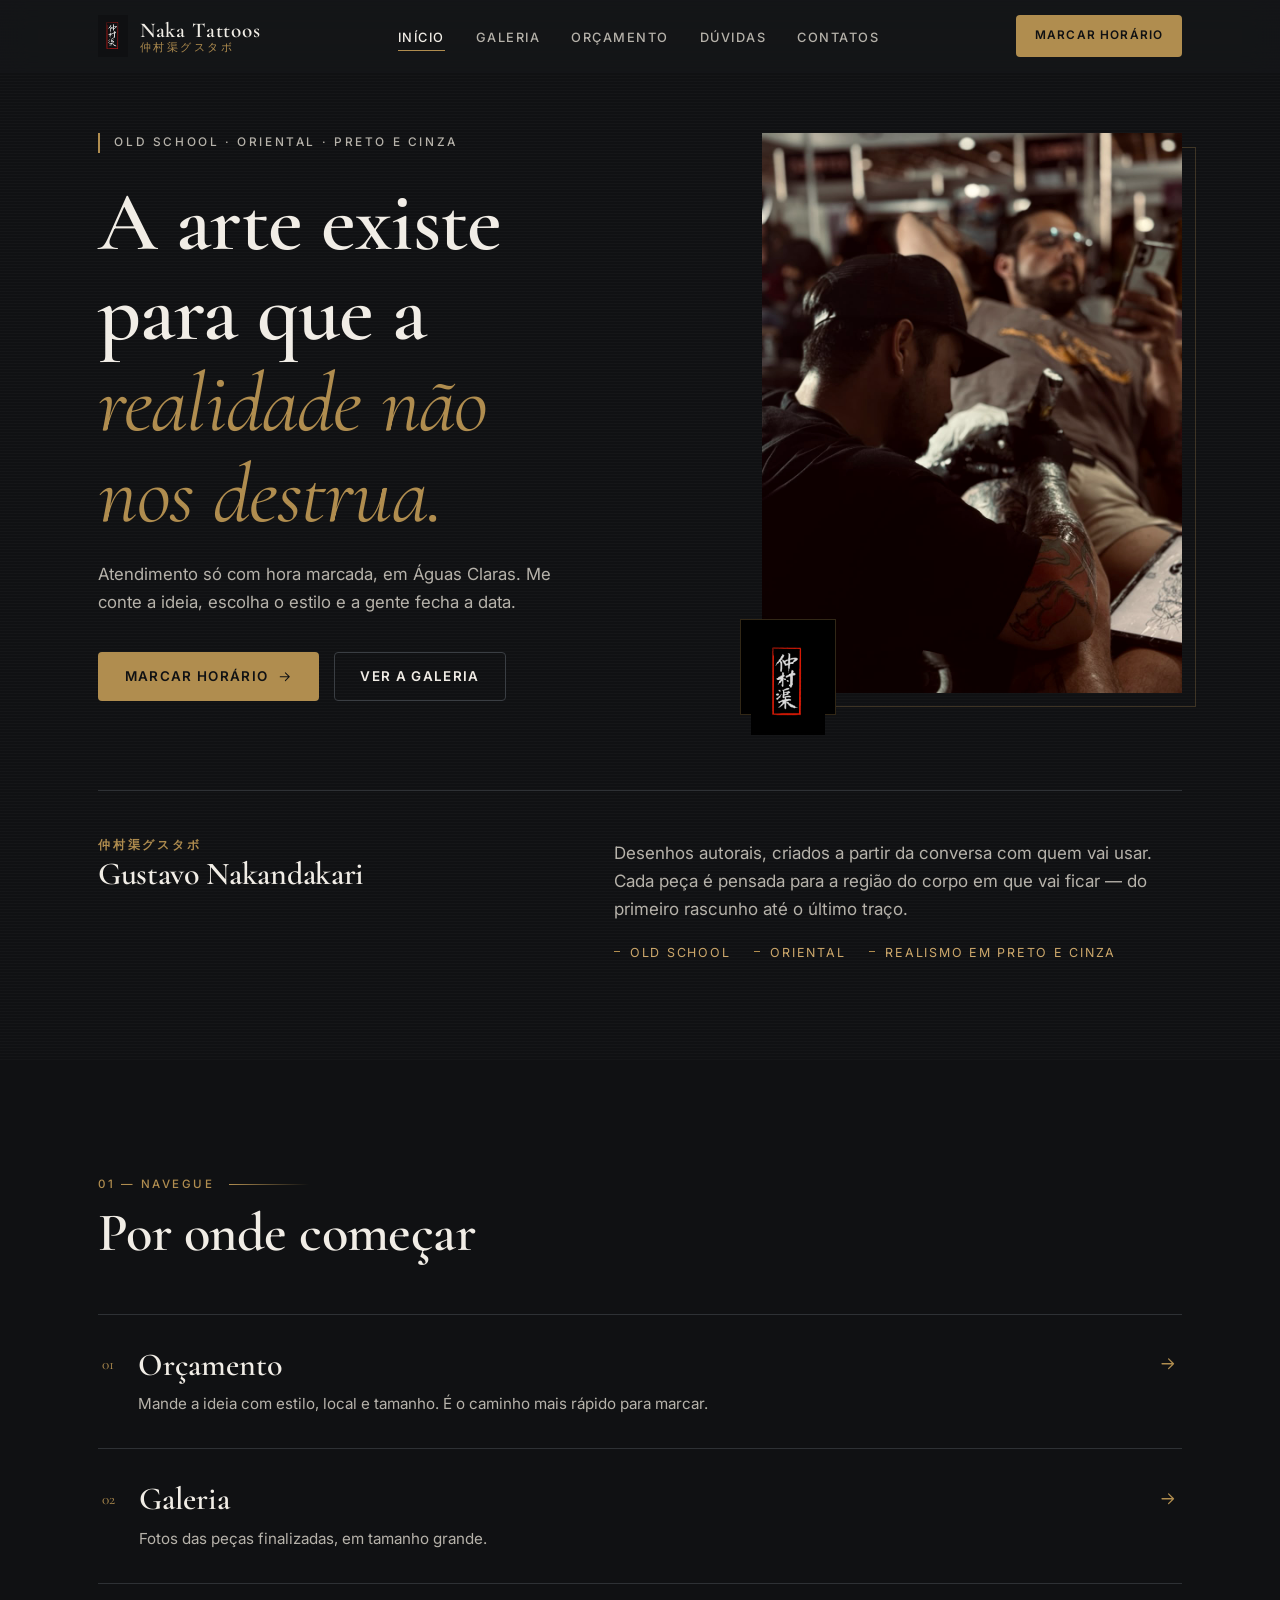
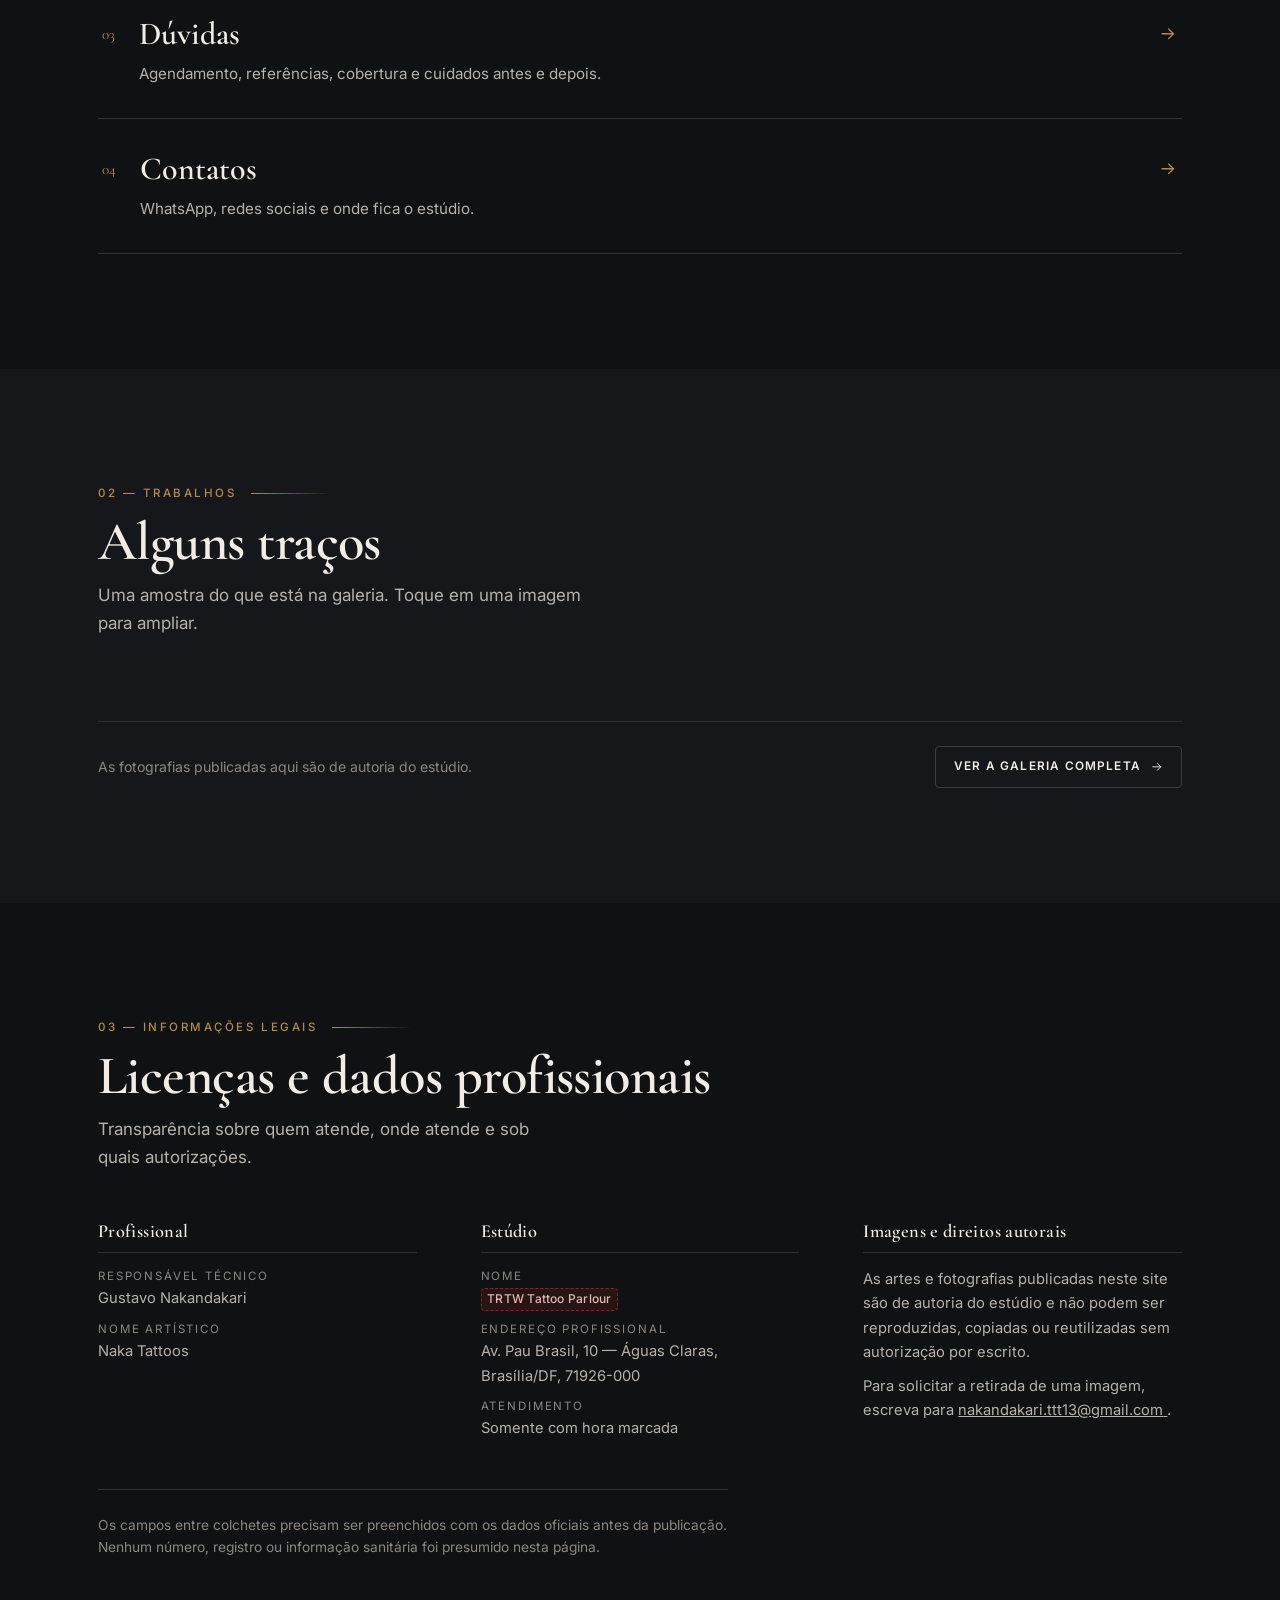
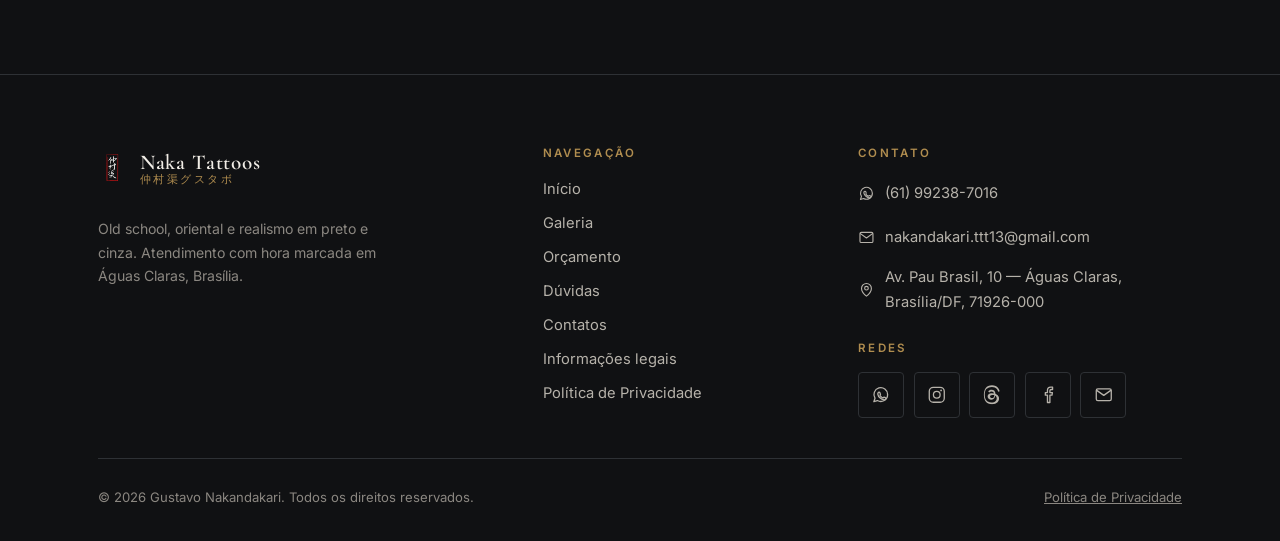
==== commit 56c1f007: "corrige nome da marca para Naka Tattoos em todo o site" ====
--- a/index.html
+++ b/index.html
@@ -5,21 +5,21 @@
         <meta name="viewport" content="width=device-width, initial-scale=1.0, viewport-fit=cover">
         <meta name="theme-color" content="#16171a">
 
-        <title>Naka Tattos — Tatuagem old school, oriental e preto e cinza em Brasília</title>
+        <title>Naka Tattoos — Tatuagem old school, oriental e preto e cinza em Brasília</title>
         <meta name="description" content="Estúdio do tatuador Gustavo Nakandakari em Águas Claras, Brasília. Atendimento com hora marcada: envie a sua ideia e solicite um orçamento.">
         <meta name="author" content="Gustavo Nakandakari">
 
         <link rel="canonical" href="https://[DOMINIO]/">
         <meta property="og:type" content="website">
         <meta property="og:locale" content="pt_BR">
-        <meta property="og:site_name" content="Naka Tattos">
-        <meta property="og:title" content="Naka Tattos — Tatuagem old school, oriental e preto e cinza">
+        <meta property="og:site_name" content="Naka Tattoos">
+        <meta property="og:title" content="Naka Tattoos — Tatuagem old school, oriental e preto e cinza">
         <meta property="og:description" content="Atendimento com hora marcada em Águas Claras, Brasília. Envie a sua ideia e solicite um orçamento.">
         <meta property="og:url" content="https://[DOMINIO]/">
         <meta property="og:image" content="https://[DOMINIO]/src/img/naka-marca.png">
-        <meta property="og:image:alt" content="Marca do tatuador Naka Tattos">
+        <meta property="og:image:alt" content="Marca do tatuador Naka Tattoos">
         <meta name="twitter:card" content="summary_large_image">
-        <meta name="twitter:title" content="Naka Tattos — Tatuagem old school, oriental e preto e cinza">
+        <meta name="twitter:title" content="Naka Tattoos — Tatuagem old school, oriental e preto e cinza">
         <meta name="twitter:description" content="Atendimento com hora marcada em Águas Claras, Brasília. Envie a sua ideia e solicite um orçamento.">
         <meta name="twitter:image" content="https://[DOMINIO]/src/img/naka-marca.png">
 
@@ -38,7 +38,7 @@
         {
             "@context": "https://schema.org",
             "@type": "TattooParlor",
-            "name": "Naka Tattos",
+            "name": "Naka Tattoos",
             "alternateName": "Gustavo Nakandakari",
             "image": "src/img/naka-marca.png",
             "telephone": "+5561992387016",
@@ -116,7 +116,7 @@
 
         <header class="cabecalho" data-cabecalho>
             <div class="container cabecalho__interno">
-                <a class="marca" href="index.html" aria-label="Naka Tattos — página inicial">
+                <a class="marca" href="index.html" aria-label="Naka Tattoos — página inicial">
                     <img 
                         class="marca__logo" 
                         src="src/img/naka-marca.png" 
@@ -125,7 +125,7 @@
                         alt=""
                     >
                     <span class="marca__texto">
-                        <span class="marca__nome">Naka Tattos</span>
+                        <span class="marca__nome">Naka Tattoos</span>
                         <span class="marca__kanji" lang="ja">仲村渠グスタボ</span>
                     </span>
                 </a>
@@ -143,7 +143,8 @@
 
                 <div class="cabecalho__acoes">
                     <a class="botao botao--principal botao--compacto" href="src/pages/orcamento.html">Marcar horário</a>
-                    <button class="cabecalho__alternador" type="button" data-alternador-menu aria-expanded="false" aria-controls="navPrincipal" aria-label="Abrir menu de navegação">
+                    <button class="cabecalho__alternador" type="button" data-alternador-menu aria-expanded="false" 
+                        aria-controls="navPrincipal" aria-label="Abrir menu de navegação">
                         <svg class="icone" viewBox="0 0 24 24" aria-hidden="true" focusable="false">
                             <use href="#icone-menu"></use>
                         </svg>
@@ -185,7 +186,7 @@
                             src="src/img/naka-tattos-img.jpeg"
                             width="960" 
                             height="1280"
-                            alt="Gustavo Nakandakari, tatuador do Naka Tattos" 
+                            alt="Gustavo Nakandakari, tatuador do Naka Tattoos" 
                             fetchpriority="high"
                         />
                         <span class="hero__selo">
@@ -281,49 +282,7 @@
                         </p>
                     </div>
 
-                    <div class="galeria__grade revelar" data-galeria>
-                        <figure class="galeria__item galeria__item--alto">
-                            <a class="galeria__botao" href="src/img/tatto-img-1.jpg" data-galeria-item
-                                data-legenda="Trabalho realizado por Naka Tattos — [DESCRIÇÃO DA PEÇA A SER PREENCHIDA]">
-                                <img    
-                                    src="src/img/tatto-img-1.jpg" 
-                                    width="1440" 
-                                    height="1920" 
-                                    loading="lazy" 
-                                    decoding="async"
-                                    alt="Tatuagem finalizada por Naka Tattos, fotografada após a sessão"
-                                />
-                            </a>
-                        </figure>
-
-                        <figure class="galeria__item">
-                            <a class="galeria__botao" href="src/img/tatto-img-2.jpg" data-galeria-item
-                                data-legenda="Trabalho realizado por Naka Tattos — [DESCRIÇÃO DA PEÇA A SER PREENCHIDA]">
-                                <img 
-                                    src="src/img/tatto-img-2.jpg" 
-                                    width="1440" 
-                                    height="1800" 
-                                    loading="lazy" 
-                                    decoding="async"
-                                    alt="Tatuagem em preto e cinza finalizada por Naka Tattos"
-                                />
-                            </a>
-                        </figure>
-
-                        <figure class="galeria__item">
-                            <a class="galeria__botao" href="src/img/tatto-img-3.jpeg" data-galeria-item
-                                data-legenda="Trabalho realizado por Naka Tattos — [DESCRIÇÃO DA PEÇA A SER PREENCHIDA]">
-                                <img 
-                                    src="src/img/tatto-img-3.jpeg" 
-                                    width="3137" 
-                                    height="4183" 
-                                    loading="lazy" 
-                                    decoding="async"
-                                    alt="Detalhe de tatuagem finalizada por Naka Tattos"
-                                />
-                            </a>
-                        </figure>
-                    </div>
+                    <div class="galeria__grade revelar" data-galeria data-fonte="src/data/galeria.json" data-imagens="src/img/" data-destaques data-limite="3"></div>
 
                     <div class="galeria__rodape revelar">
                         <p>As fotografias publicadas aqui são de autoria do estúdio.</p>
@@ -352,7 +311,7 @@
                             <h3>Profissional</h3>
                             <ul class="legal__lista">
                                 <li><span class="legal__chave">Responsável técnico</span> Gustavo Nakandakari</li>
-                                <li><span class="legal__chave">Nome artístico</span> Naka Tattos</li>
+                                <li><span class="legal__chave">Nome artístico</span> Naka Tattoos</li>
                             </ul>
                         </div>
 
@@ -394,7 +353,7 @@
             <div class="container">
                 <div class="rodape__topo">
                     <div>
-                        <a class="marca" href="index.html" aria-label="Naka Tattos — página inicial">
+                        <a class="marca" href="index.html" aria-label="Naka Tattoos — página inicial">
                             <img 
                                 class="marca__logo" 
                                 src="src/img/naka-marca.png" 
@@ -404,7 +363,7 @@
                                 loading="lazy"
                             />
                             <span class="marca__texto">
-                                <span class="marca__nome">Naka Tattos</span>
+                                <span class="marca__nome">Naka Tattoos</span>
                                 <span class="marca__kanji" lang="ja">仲村渠グスタボ</span>
                             </span>
                         </a>
